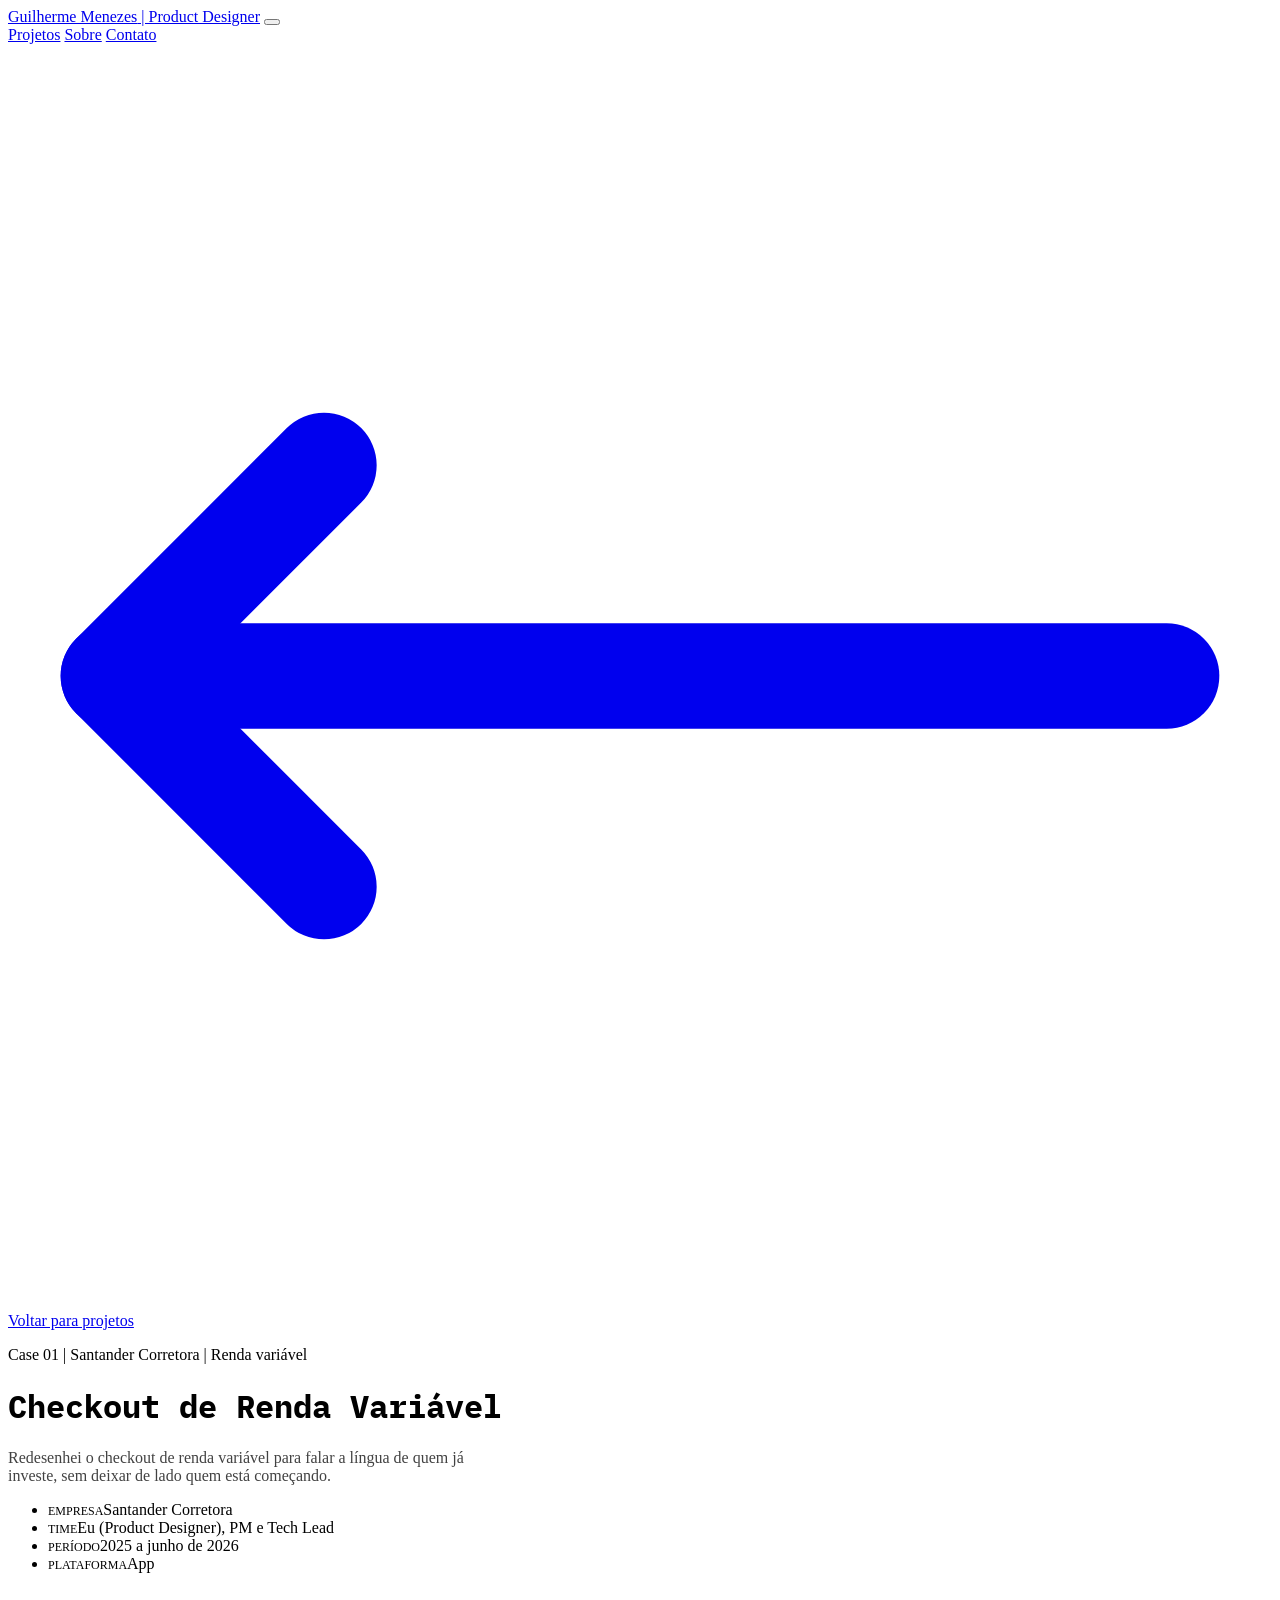
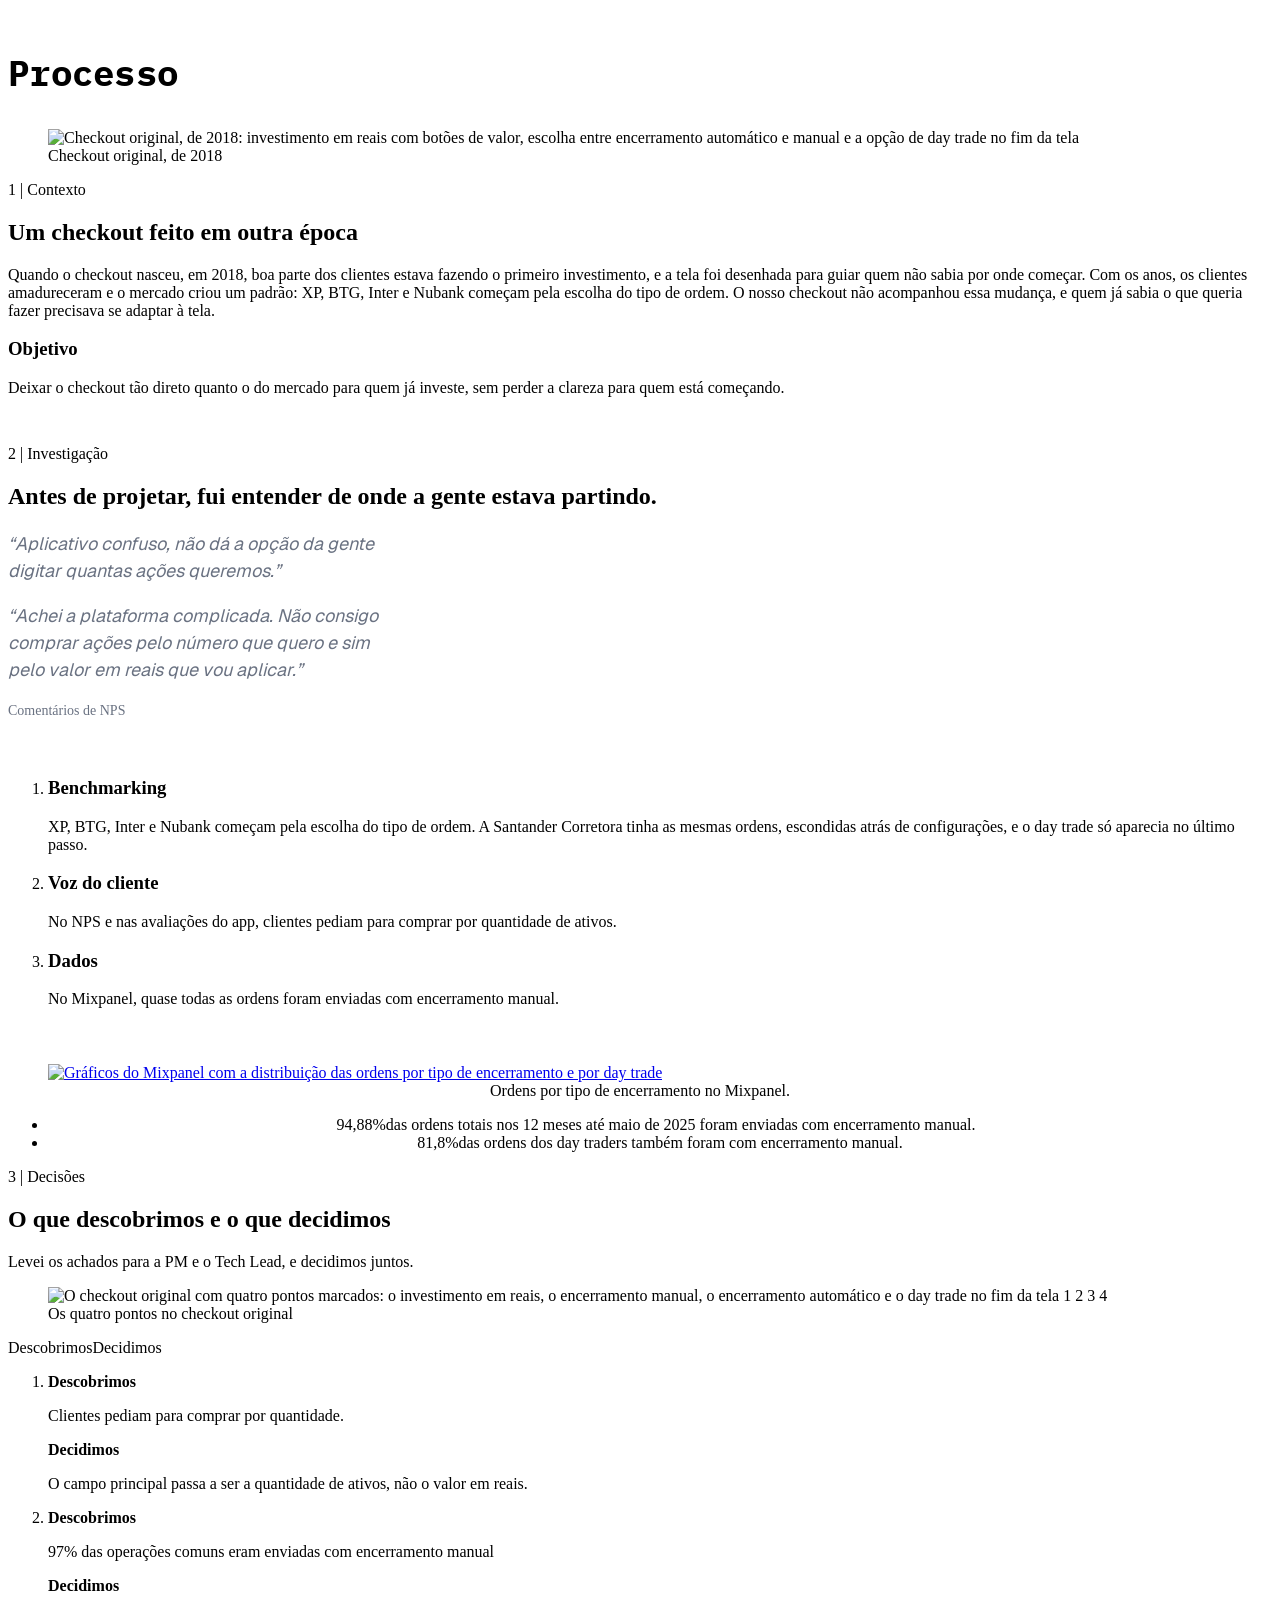
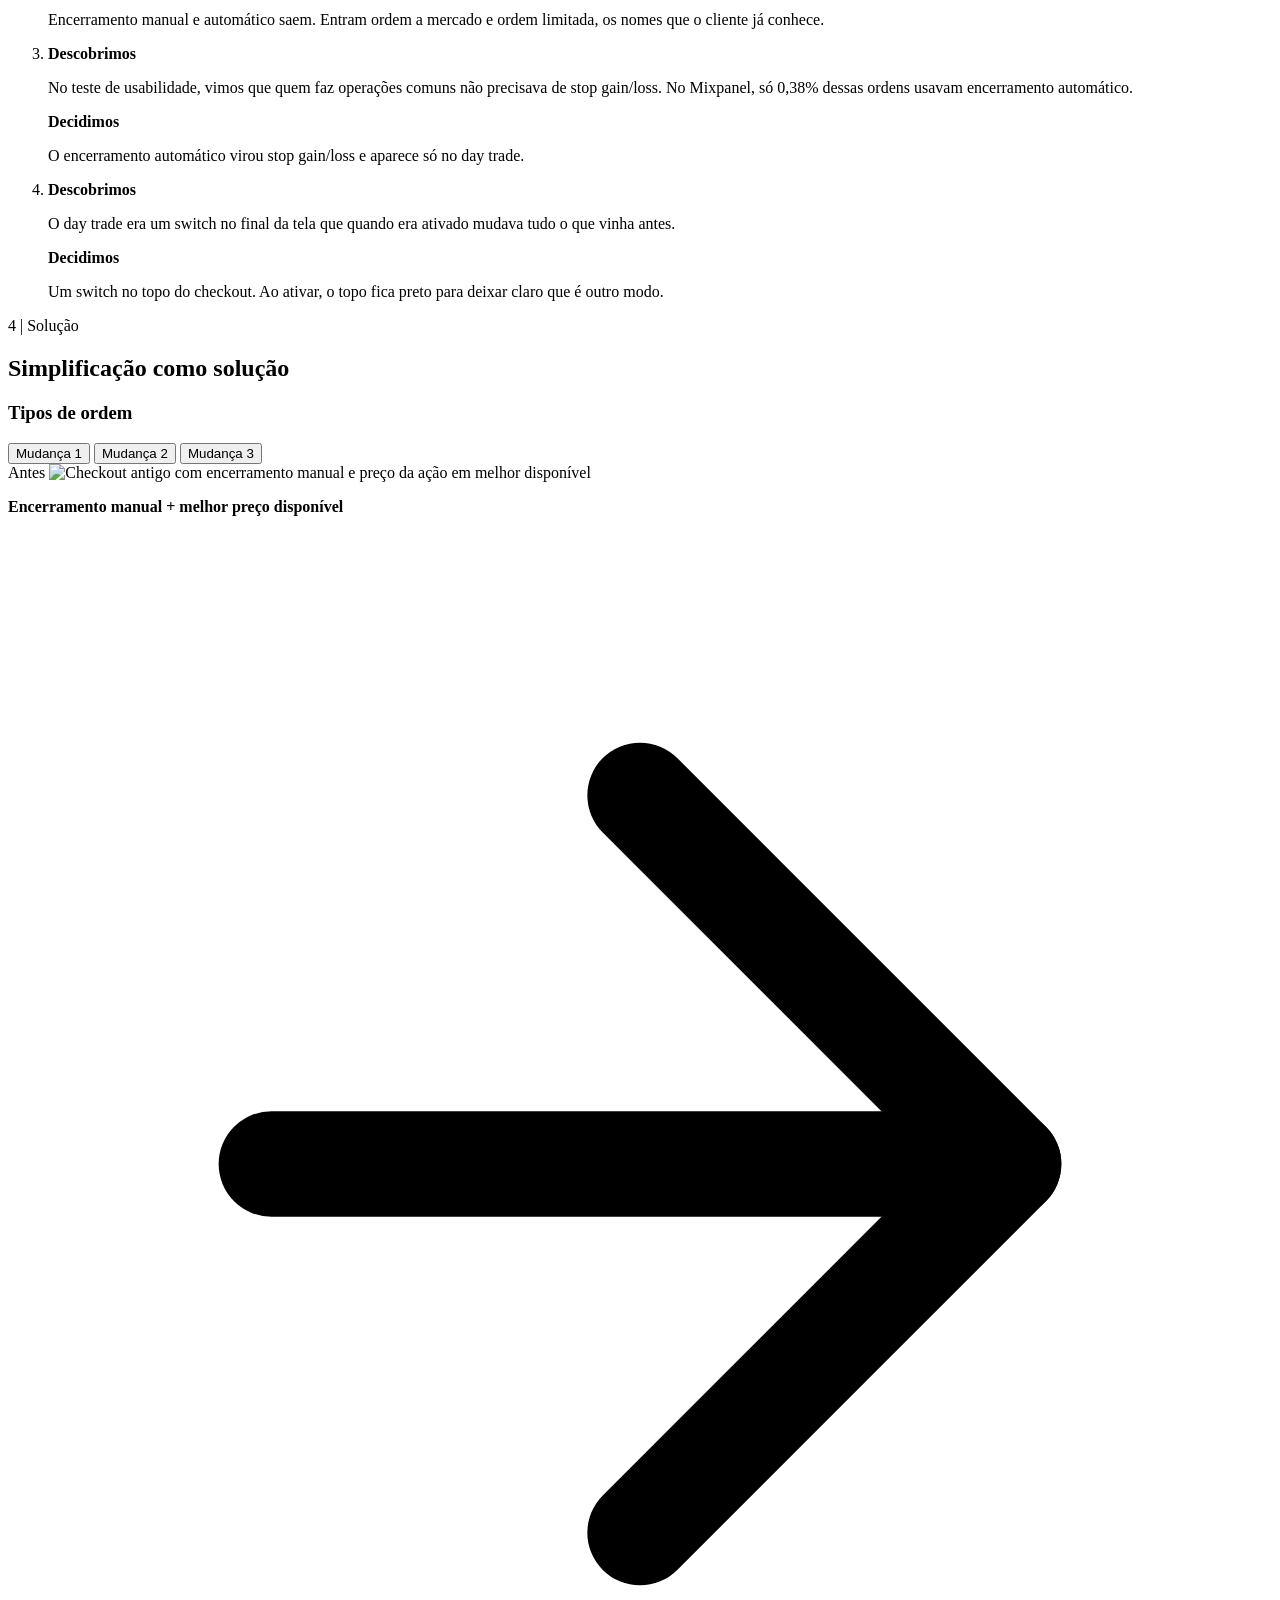
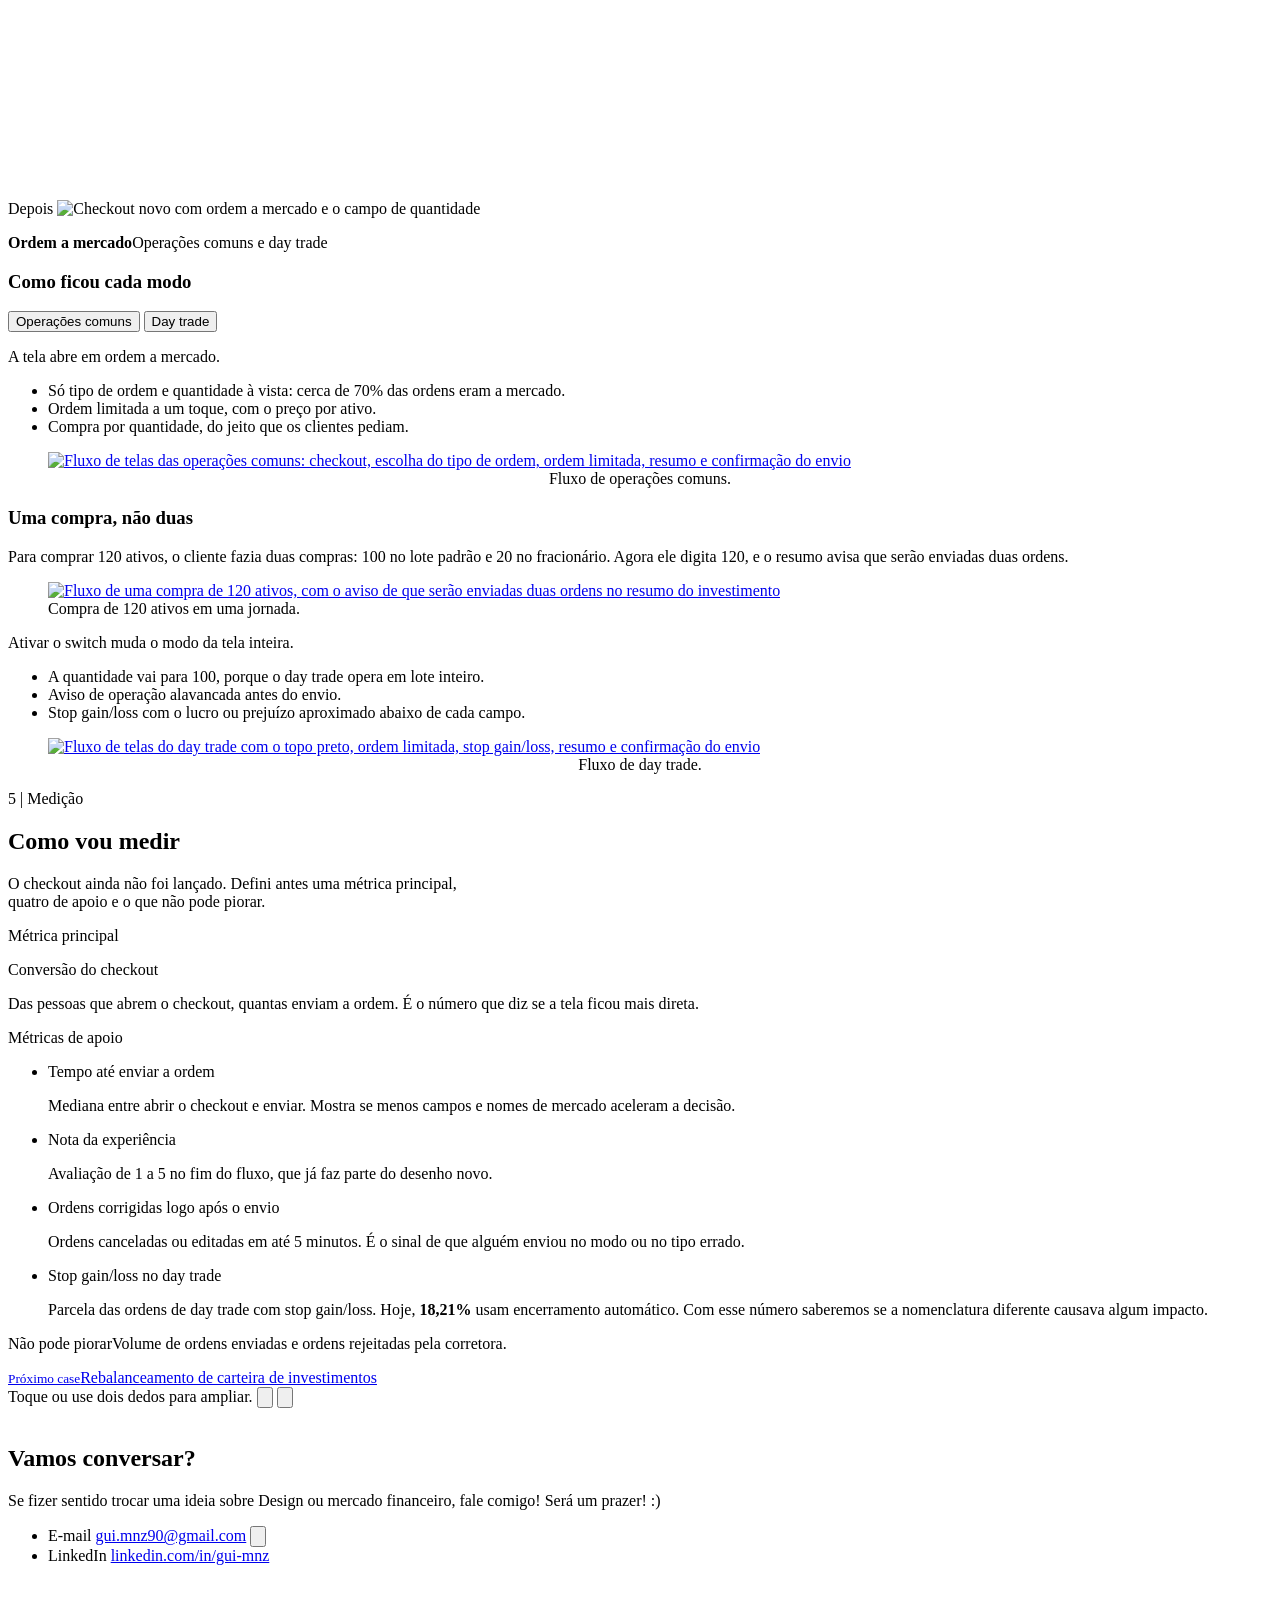
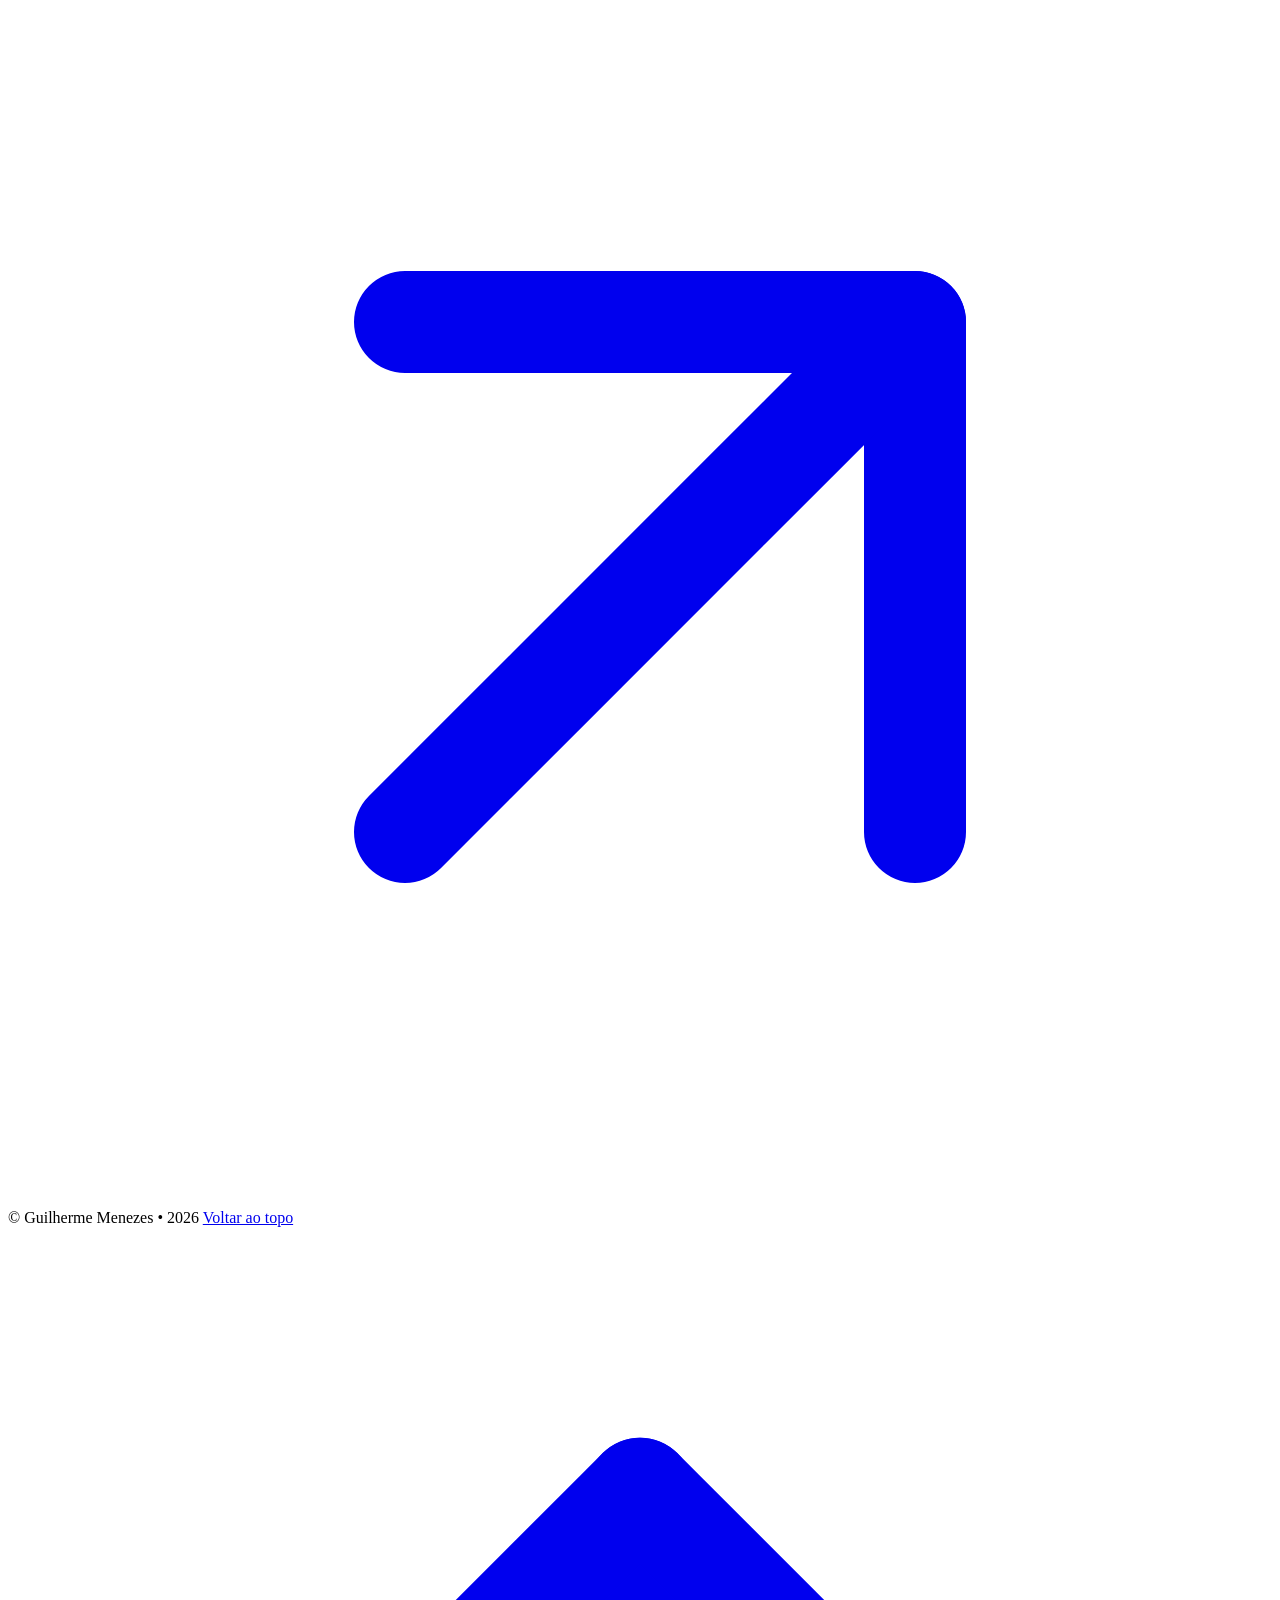
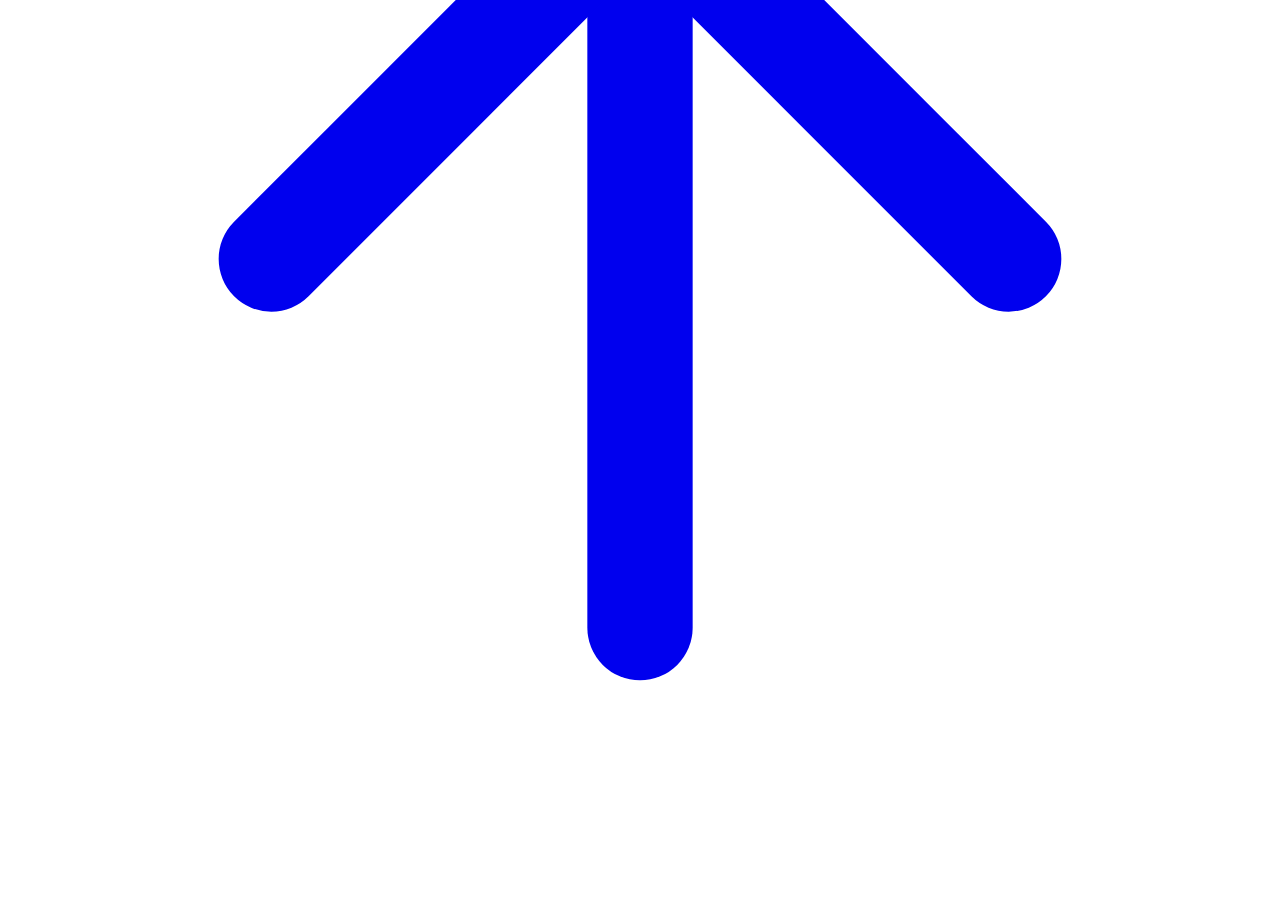
==== case-checkout.html @ 893fc28c "Add files via upload" ====
<!DOCTYPE html>
<html lang="pt-BR">
<head>
<meta charset="utf-8">
<meta name="viewport" content="width=device-width, initial-scale=1">
<title>Checkout de Renda Variável | Guilherme Menezes</title>
<link rel="preconnect" href="https://fonts.googleapis.com">
<link rel="preconnect" href="https://fonts.gstatic.com" crossorigin>
<link rel="stylesheet" href="https://fonts.googleapis.com/css2?family=Geist:wght@400;500;600;700&amp;family=IBM+Plex+Mono:wght@400;700&amp;display=swap">
<link rel="stylesheet" href="assets/css/monolume.css">
<link rel="stylesheet" href="assets/css/case-checkout.css">
</head>
<body>
<div id="topo" class="ml-grid-bg" style="color: var(--foreground); font-family: var(--font-geist);">

<header class="ml-topbar" id="topbar">
<div class="ml-container">
  <div class="ml-header-bar">
    <a class="ml-brand" href="index.html" aria-label="Guilherme Menezes, ir para a página inicial">Guilherme Menezes<span class="ml-brand__role"> | Product Designer</span></a>
    <button class="ml-menu-btn" id="menuBtn" type="button" aria-label="Abrir menu" aria-expanded="false" aria-controls="menu-principal"><span class="ml-hamburger" aria-hidden="true"><span></span><span></span><span></span></span></button>
    <nav id="menu-principal" class="ml-nav ml-nav--always" aria-label="Principal">
      <a href="index.html">Projetos</a>
      <a href="sobre.html">Sobre</a>
      <a href="#contato">Contato</a>
    </nav>
  </div>
</div>
</header>

<main>

<header class="ml-container case-top">
  <a class="case-back" href="index.html"><svg viewBox="0 0 24 24" fill="none" stroke="currentColor" stroke-width="2" stroke-linecap="round" stroke-linejoin="round" aria-hidden="true"><path d="M6 8L2 12L6 16"></path><path d="M2 12H22"></path></svg>Voltar para projetos</a>
  <p class="case-meta" style="font-weight: 500">Case 01 | Santander Corretora | Renda variável</p>
  <h1 class="ml-heading case-title" style="font-family: &quot;IBM Plex Mono&quot;, monospace">Checkout de Renda Variável</h1>
  <p class="case-lead" style="color: var(--secondary, #424242); width: 493px">Redesenhei o checkout de renda variável para falar a língua de quem já investe, sem deixar de lado quem está começando.</p>
  

  <ul class="facts">
    <li class="fact"><span class="fact__label" style="text-transform: uppercase; font-size: 12px; color: var(--foreground, #000000); font-weight: 500">Empresa</span><span class="fact__value">Santander Corretora</span></li>
    <li class="fact"><span class="fact__label" style="text-transform: uppercase; font-size: 12px; color: var(--foreground, #000000); font-weight: 500">Time</span><span class="fact__value">Eu (Product Designer), PM&nbsp;e&nbsp;Tech&nbsp;Lead</span></li>
    <li class="fact"><span class="fact__label" style="text-transform: uppercase; font-size: 12px; color: var(--foreground, #000000); font-weight: 500">Período</span><span class="fact__value">2025 a junho de 2026</span></li>
    <li class="fact"><span class="fact__label" style="text-transform: uppercase; font-size: 12px; color: var(--foreground, #000000); font-weight: 500">Plataforma</span><span class="fact__value">App</span></li>
  </ul>

  
</header>

<section class="ml-container process" aria-label="Processo" style="margin-top: 80px">
  <span id="processo" class="ml-anchor" aria-hidden="true"></span>
  <p class="ml-heading process__intro" style="font-family: &quot;IBM Plex Mono&quot;, monospace; font-size: 36px; line-height: 1.11; font-weight: 700; letter-spacing: -0.72px; font-style: normal; color: var(--foreground, #000000)">Processo</p>

  <article class="step step--context">
    <figure class="legacy legacy--plain">
      <div class="legacy__phone"><img src="assets/img/case1-checkout-original-2018.webp" alt="Checkout original, de 2018: investimento em reais com botões de valor, escolha entre encerramento automático e manual e a opção de day trade no fim da tela" width="1187" height="2560"></div>
      <figcaption class="legacy__caption">Checkout original, de 2018</figcaption>
    </figure><div class="context__text">
      <div class="step__head"><span class="step__n">1 | Contexto</span><h2 class="ml-heading step__title">Um checkout feito em outra época</h2><p class="step__lede">Quando o checkout nasceu, em 2018, boa parte dos clientes estava fazendo o primeiro investimento, e a tela foi desenhada para guiar quem não sabia por onde começar. Com os anos, os clientes amadureceram e o mercado criou um padrão: XP, BTG, Inter e Nubank começam pela escolha do tipo de ordem. O nosso checkout não acompanhou essa mudança, e quem já sabia o que queria fazer precisava se adaptar à tela.</p></div>
      <div class="context-goal">
        <h3>Objetivo</h3>
        <p>Deixar o checkout tão direto quanto o do mercado para quem já investe, sem perder a clareza para quem está começando.</p>
      </div>
    </div>
    
  </article>

  <article class="step" style="border-style: none; margin-top: 48px">
    <div class="step__head" style="margin-bottom: 56px"><span class="step__n">2 | Investigação</span><h2 class="ml-heading step__title">Antes de projetar, fui entender de onde a gente estava partindo.</h2><p style="font-weight: 400; font-style: italic; max-width: 395px; font-size: 18px; line-height: 1.5; letter-spacing: 0px; font-family: &quot;Geist&quot;, sans-serif; color: var(--label, #6a7282)">“Aplicativo confuso, não dá a opção da gente digitar quantas ações queremos.”</p><p style="font-weight: 400; font-style: italic; max-width: 395px; font-size: 18px; line-height: 1.5; letter-spacing: 0px; font-family: &quot;Geist&quot;, sans-serif; color: var(--label, #6a7282)">“Achei a plataforma complicada. Não consigo comprar ações pelo número que quero e sim pelo valor em reais que vou aplicar.”</p><cite style="font-size: 14px; font-style: normal; line-height: 1.429; color: var(--label, #6a7282)">Comentários de NPS</cite></div>
    <div class="step__body step__body--evidence" style="justify-content: flex-end; margin-bottom: 56px">
      
      <ol class="evidence">
        <li><h3>Benchmarking</h3><p>XP, BTG, Inter e Nubank começam pela escolha do tipo de ordem. A Santander Corretora tinha as mesmas ordens, escondidas atrás de configurações, e o day trade só aparecia no último passo.</p></li>
        <li><h3>Voz do cliente</h3><p>No NPS e nas avaliações do app, clientes pediam para comprar por quantidade de ativos.</p></li>
        <li><h3>Dados</h3><p>No Mixpanel, quase todas as ordens foram enviadas com encerramento manual.</p></li>
      </ol>
      <blockquote class="quote"></blockquote>
    </div>
    <figure class="case-img step__wide">
      <a href="assets/img/case1-mixpanel-graficos.webp" target="_blank" rel="noopener"><img src="assets/img/case1-mixpanel-graficos.webp" alt="Gráficos do Mixpanel com a distribuição das ordens por tipo de encerramento e por day trade" width="4000" height="1991"></a>
      <figcaption style="text-align: center">Ordens por tipo de encerramento no Mixpanel.</figcaption>
    </figure><ul class="bignums bignums--two step__wide" aria-label="Ordens enviadas com encerramento manual">
      <li style="align-items: center; justify-content: center; text-align: center"><span class="bignum__value">94,88%</span><span class="bignum__label" style="max-width: 29.3ch">das ordens totais nos 12 meses até maio de 2025 foram enviadas com encerramento manual.&nbsp;&nbsp;</span></li>
      
      <li style="align-items: center; text-align: center"><span class="bignum__value">81,8%</span><span class="bignum__label">das ordens dos day traders também foram com encerramento manual.</span></li>
    </ul>
    
  </article>

  <article class="step" style="border-style: none">
    <div class="decide__aside">
      <div class="step__head"><span class="step__n">3 | Decisões</span><h2 class="ml-heading step__title" style="width: 505px">O que descobrimos e o que decidimos</h2><p class="step__lede">Levei os achados para a PM e o Tech Lead, e decidimos juntos.</p></div>
      <figure class="legacy legacy--pins" style="justify-items: center">
        <div class="legacy__phone">
          <img src="assets/img/case1-checkout-original-2018.webp" alt="O checkout original com quatro pontos marcados: o investimento em reais, o encerramento manual, o encerramento automático e o day trade no fim da tela" width="1187" height="2560">
          <span class="legacy__pin" style="--x: 50%; --y: 32%" aria-hidden="true">1</span>
          <span class="legacy__pin" style="--x: 93%; --y: 56.5%" aria-hidden="true">2</span>
          <span class="legacy__pin" style="--x: 7%; --y: 56.5%" aria-hidden="true">3</span>
          <span class="legacy__pin" style="--x: 72%; --y: 74.5%" aria-hidden="true">4</span>
        </div>
        <figcaption class="legacy__caption">Os quatro pontos no checkout original</figcaption>
      </figure>
    </div>
    <div class="step__body" style="justify-content: flex-end">
      <div class="decisions__cols" aria-hidden="true"><span>Descobrimos</span><span>Decidimos</span></div>
      <ol class="decisions decisions--pins">
        <li><div><span class="decisions__label" style="font-weight: 700">Descobrimos</span><p><i style="font-weight: 400; font-style: normal">Clientes pediam para comprar por quantidade.</i></p></div><div><span class="decisions__label" style="font-weight: 700">Decidimos</span><p>O campo principal passa a ser a quantidade de ativos, não o valor em reais.</p></div></li>
        <li><div><span class="decisions__label" style="font-weight: 700">Descobrimos</span><p><i style="font-weight: 400; font-style: normal">97% das operações comuns eram enviadas com encerramento manual</i></p></div><div><span class="decisions__label" style="font-weight: 700">Decidimos</span><p>Encerramento manual e automático saem. Entram ordem a mercado e ordem limitada, os nomes que o cliente já conhece.</p></div></li>
        <li><div><span class="decisions__label" style="font-weight: 700">Descobrimos</span><p><i style="font-weight: 400; font-style: normal">No teste de usabilidade, vimos que quem faz operações comuns não precisava de stop gain/loss. No Mixpanel, só 0,38% dessas ordens usavam encerramento automático.</i></p></div><div><span class="decisions__label" style="font-weight: 700">Decidimos</span><p>O encerramento automático virou stop gain/loss e aparece só no day trade.</p></div></li>
        <li><div><span class="decisions__label" style="font-weight: 700">Descobrimos</span><p><i style="font-weight: 400; font-style: normal">O day trade era um switch no final da tela que quando era ativado mudava tudo o que vinha antes.</i></p></div><div><span class="decisions__label" style="font-weight: 700">Decidimos</span><p>Um switch no topo do checkout. Ao ativar, o topo fica preto para deixar claro que é outro modo.</p></div></li>
      </ol>
      
    </div>
    
  </article>

  <article class="step">
    <div class="step__head"><span class="step__n">4 | Solução</span><h2 class="ml-heading step__title">Simplificação como solução</h2></div>
    <section class="before-after step__wide" aria-labelledby="antes-depois">
      <div class="ba__intro"><h3 id="antes-depois" class="before-after__title">Tipos de ordem</h3></div>
      <div class="ml-tabs ml-tabs--i0" role="tablist" aria-label="Mudanças no checkout">
        <span class="ml-tabs__thumb" aria-hidden="true"></span>
        <button type="button" role="tab" id="ba-tab-0" class="ml-tabs__tab is-active" aria-selected="true" aria-controls="ba-panel" tabindex="0">Mudança 1</button>
        <button type="button" role="tab" id="ba-tab-1" class="ml-tabs__tab " aria-selected="false" aria-controls="ba-panel" tabindex="-1">Mudança 2</button>
        <button type="button" role="tab" id="ba-tab-2" class="ml-tabs__tab " aria-selected="false" aria-controls="ba-panel" tabindex="-1">Mudança 3</button>
      </div>
      <div id="ba-panel" class="ml-ba ml-ba--k1" role="tabpanel" aria-labelledby="ba-tab-0" tabindex="0">
        <div class="ml-ba__side">
          <span class="ml-ba__tag">Antes</span>
          <img class="ml-ba__screen" src="assets/img/ba1-antes.webp" alt="Checkout antigo com encerramento manual e preço da ação em melhor disponível" width="900" height="1941">
          <p class="ml-ba__caption"><strong>Encerramento manual + melhor preço disponível</strong></p>
        </div>
        <svg class="ml-ba__arrow" viewBox="0 0 24 24" fill="none" stroke="currentColor" stroke-width="2" stroke-linecap="round" stroke-linejoin="round" aria-hidden="true"><path d="M5 12h14"></path><path d="m12 5 7 7-7 7"></path></svg>
        <div class="ml-ba__side">
          <span class="ml-ba__tag">Depois</span>
          <img class="ml-ba__screen" src="assets/img/ba1-depois.webp" alt="Checkout novo com ordem a mercado e o campo de quantidade" width="900" height="2000">
          <p class="ml-ba__caption"><strong>Ordem a mercado</strong><span class="ml-ba__sub">Operações comuns e day trade</span></p>
        </div>
      </div>
    </section>
    <section class="modes-tabs step__wide" aria-labelledby="modos-titulo">
      <h3 id="modos-titulo" class="before-after__title">Como ficou cada modo</h3>
      <div class="ml-tabs ml-tabs--2 ml-tabs--sticky ml-tabs--i0" role="tablist" aria-label="Modos do checkout">
        <span class="ml-tabs__thumb" aria-hidden="true"></span>
        <button type="button" role="tab" id="mt-tab-0" class="ml-tabs__tab is-active" aria-selected="true" aria-controls="mt-panel-0" tabindex="0">Operações comuns</button>
        <button type="button" role="tab" id="mt-tab-1" class="ml-tabs__tab " aria-selected="false" aria-controls="mt-panel-1" tabindex="-1">Day trade</button>
      </div>
      <div id="mt-panel-0" class="mt__panel " role="tabpanel" aria-labelledby="mt-tab-0" tabindex="0">
        <div class="mt__intro">
          <p>A tela abre em ordem a mercado.</p>
          <ul>
          <li>Só tipo de ordem e quantidade à vista: cerca de 70% das ordens eram a mercado.</li>
          <li>Ordem limitada a um toque, com o preço por ativo.</li>
          <li>Compra por quantidade, do jeito que os clientes pediam.</li>
        </ul>
        </div>
        <figure class="case-img">
      <a href="assets/img/case1-fluxo-operacoes-comuns.webp" target="_blank" rel="noopener"><img src="assets/img/case1-fluxo-operacoes-comuns.webp" alt="Fluxo de telas das operações comuns: checkout, escolha do tipo de ordem, ordem limitada, resumo e confirmação do envio" width="4000" height="2380"></a>
      <figcaption style="text-align: center">Fluxo de operações comuns.</figcaption>
    </figure>
        <div class="exception">
      <div>
        <h3>Uma compra, não duas</h3>
        <p>Para comprar 120 ativos, o cliente fazia duas compras: 100 no lote padrão e 20 no fracionário. Agora ele digita 120, e o resumo avisa que serão enviadas duas ordens.</p>
      </div>
      <figure class="case-img">
        <a href="assets/img/case1-fluxo-compra-120-ativos.webp" target="_blank" rel="noopener"><img src="assets/img/case1-fluxo-compra-120-ativos.webp" alt="Fluxo de uma compra de 120 ativos, com o aviso de que serão enviadas duas ordens no resumo do investimento" width="4000" height="1760"></a>
        <figcaption>Compra de 120 ativos em uma jornada.</figcaption>
      </figure>
    </div>
      </div>
      <div id="mt-panel-1" class="mt__panel mt__panel--dark is-hidden" role="tabpanel" aria-labelledby="mt-tab-1" tabindex="0">
        <div class="mt__intro">
          <p>Ativar o switch muda o modo da tela inteira.</p>
          <ul>
          <li>A quantidade vai para 100, porque o day trade opera em lote inteiro.</li>
          <li>Aviso de operação alavancada antes do envio.</li>
          <li>Stop gain/loss com o lucro ou prejuízo aproximado abaixo de cada campo.</li>
        </ul>
        </div>
        <figure class="case-img">
      <a href="assets/img/case1-fluxo-day-trade.webp" target="_blank" rel="noopener"><img src="assets/img/case1-fluxo-day-trade.webp" alt="Fluxo de telas do day trade com o topo preto, ordem limitada, stop gain/loss, resumo e confirmação do envio" width="4000" height="2597"></a>
      <figcaption style="text-align: center">Fluxo de day trade.</figcaption>
    </figure>
      </div>
    </section>
  </article>

  <article class="step">
    <div class="step__head"><span class="step__n">5 | Medição</span><h2 class="ml-heading step__title">Como vou medir</h2><p class="step__lede" style="width: 464px">O checkout ainda não foi lançado. Defini antes uma métrica principal, quatro de apoio e o que não pode piorar.</p></div>
    <div class="kpis step__wide">
      <div class="kpi-main">
        <span class="kpi-main__eyebrow">Métrica principal</span>
        <div class="kpi__head"><p class="kpi-main__title">Conversão do checkout</p></div>
        <p class="kpi-main__desc">Das pessoas que abrem o checkout, quantas enviam a ordem. É o número que diz se a tela ficou mais direta.</p>
      </div>
      <p class="kpis__sub">Métricas de apoio</p>
      <ul class="kpi-grid">
        <li class="kpi"><div class="kpi__head"><p class="kpi__title">Tempo até enviar a ordem</p></div><p class="kpi__desc">Mediana entre abrir o checkout e enviar. Mostra se menos campos e nomes de mercado aceleram a decisão.</p></li>
        <li class="kpi"><div class="kpi__head"><p class="kpi__title">Nota da experiência</p></div><p class="kpi__desc">Avaliação de 1 a 5 no fim do fluxo, que já faz parte do desenho novo.</p></li><li class="kpi"><div class="kpi__head"><p class="kpi__title">Ordens corrigidas logo após o envio</p></div><p class="kpi__desc">Ordens canceladas ou editadas em até 5 minutos. É o sinal de que alguém enviou no modo ou no tipo errado.</p></li>
        <li class="kpi"><div class="kpi__head"><p class="kpi__title">Stop gain/loss no day trade</p></div><p class="kpi__desc">Parcela das ordens de day trade com stop gain/loss. Hoje, <strong>18,21%</strong> usam encerramento automático. Com esse número saberemos se a nomenclatura diferente causava algum impacto.&nbsp;</p></li>
        
      </ul>
      <p class="kpis__guard"><span class="kpis__guard-label">Não pode piorar</span>Volume de ordens enviadas e ordens rejeitadas pela corretora.</p>
    </div>
    <div class="step__body step__body--cont">
      
    </div>
  </article>
</section>

<nav class="ml-container case-nav" aria-label="Outros cases">
  <a href="case-nivo.html"><small>Próximo case</small><span>Rebalanceamento de carteira de investimentos</span></a>
</nav>

</main>

<div class="lb" id="lb" role="dialog" aria-modal="true" aria-label="Imagem ampliada" aria-hidden="true">
  <div class="lb__bar">
    <span class="lb__hint" id="lbHint">Toque ou use dois dedos para ampliar.</span>
    <button type="button" class="lb__btn" id="lbZoomBtn" aria-label="Ampliar imagem"><svg viewBox="0 0 24 24" fill="none" stroke="currentColor" stroke-width="2" stroke-linecap="round" stroke-linejoin="round" aria-hidden="true"><circle cx="11" cy="11" r="8"></circle><path d="m21 21-4.3-4.3"></path><path d="M8 11h6"></path><path id="lbZoomIcon" d="M11 8v6"></path></svg></button>
    <button type="button" class="lb__btn lb__close" id="lbClose" aria-label="Fechar imagem"><svg viewBox="0 0 24 24" fill="none" stroke="currentColor" stroke-width="2" stroke-linecap="round" stroke-linejoin="round" aria-hidden="true"><path d="M18 6 6 18"></path><path d="m6 6 12 12"></path></svg></button>
  </div>
  <div class="lb__stage" id="lb-stage">
    <img class="lb__img" id="lbImg" src="" alt="">
  </div>
</div>

<footer class="ml-footer ml-container" aria-labelledby="contato-title">
  <span id="contato" class="ml-anchor" aria-hidden="true"></span>
  <div class="ml-footer__main">
    <div class="ml-footer__intro">
      <h2 id="contato-title" class="ml-footer__headline">Vamos conversar?</h2>
      <p class="ml-footer__lead">Se fizer sentido trocar uma ideia sobre Design ou mercado financeiro, fale comigo! Será um prazer! :)</p>
    </div>
    <div class="ml-footer__contact">
      <ul class="ml-contact-rows">
        <li class="ml-contact-row">
          <span class="ml-contact-row__label">E-mail</span>
          <a class="ml-contact-row__value" href="mailto:gui.mnz90@gmail.com">gui.mnz90@gmail.com</a>
          <span class="ml-contact-row__actions">
            <span class="ml-contact-row__copied" id="copied" role="status"></span>
            <button class="ml-icon-btn" id="copyEmail" type="button" aria-label="Copiar e-mail"><svg viewBox="0 0 24 24" fill="none" stroke="currentColor" stroke-width="2" stroke-linecap="round" stroke-linejoin="round" aria-hidden="true"><rect width="14" height="14" x="8" y="8" rx="2" ry="2"></rect><path d="M4 16c-1.1 0-2-.9-2-2V4c0-1.1.9-2 2-2h10c1.1 0 2 .9 2 2"></path></svg></button>
          </span>
        </li>
        <li class="ml-contact-row">
          <span class="ml-contact-row__label">LinkedIn</span>
          <a class="ml-contact-row__value" href="https://www.linkedin.com/in/gui-mnz" target="_blank" rel="noopener">linkedin.com/in/gui-mnz</a>
          <a class="ml-icon-btn" href="https://www.linkedin.com/in/gui-mnz" target="_blank" rel="noopener" aria-label="Abrir o LinkedIn"><svg viewBox="0 0 24 24" fill="none" stroke="currentColor" stroke-width="2" stroke-linecap="round" stroke-linejoin="round" aria-hidden="true"><path d="M7 7h10v10"></path><path d="M7 17 17 7"></path></svg></a>
        </li>
      </ul>
    </div>
  </div>
  <div class="ml-footer__bottom">
    <span class="ml-footer__credit">© Guilherme Menezes • 2026</span>
    <a class="ml-footer__top" href="#topo">Voltar ao topo <svg viewBox="0 0 24 24" fill="none" stroke="currentColor" stroke-width="2" stroke-linecap="round" stroke-linejoin="round" aria-hidden="true"><path d="M12 19V5"></path><path d="m5 12 7-7 7 7"></path></svg></a>
  </div>
</footer>

</div>

<script src="assets/js/site.js"></script>
<script src="assets/js/case.js"></script>
</body>
</html>
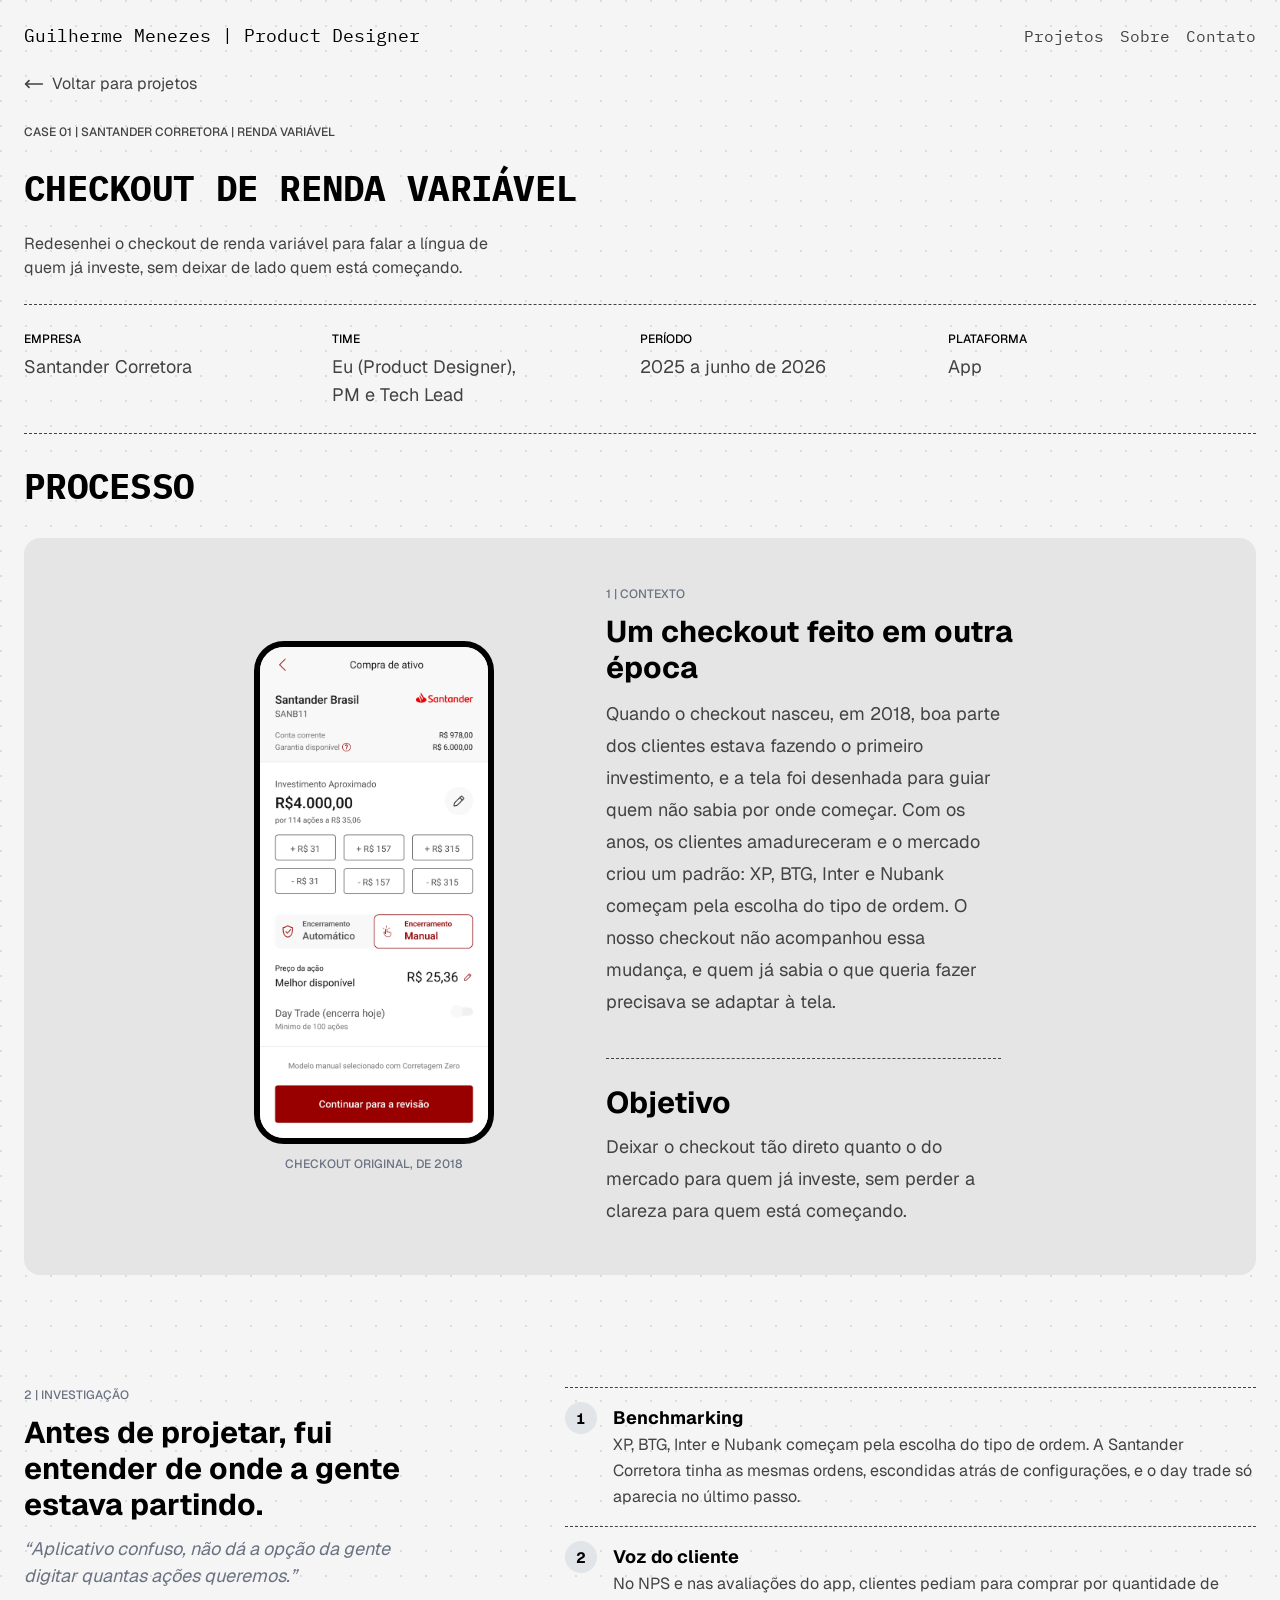
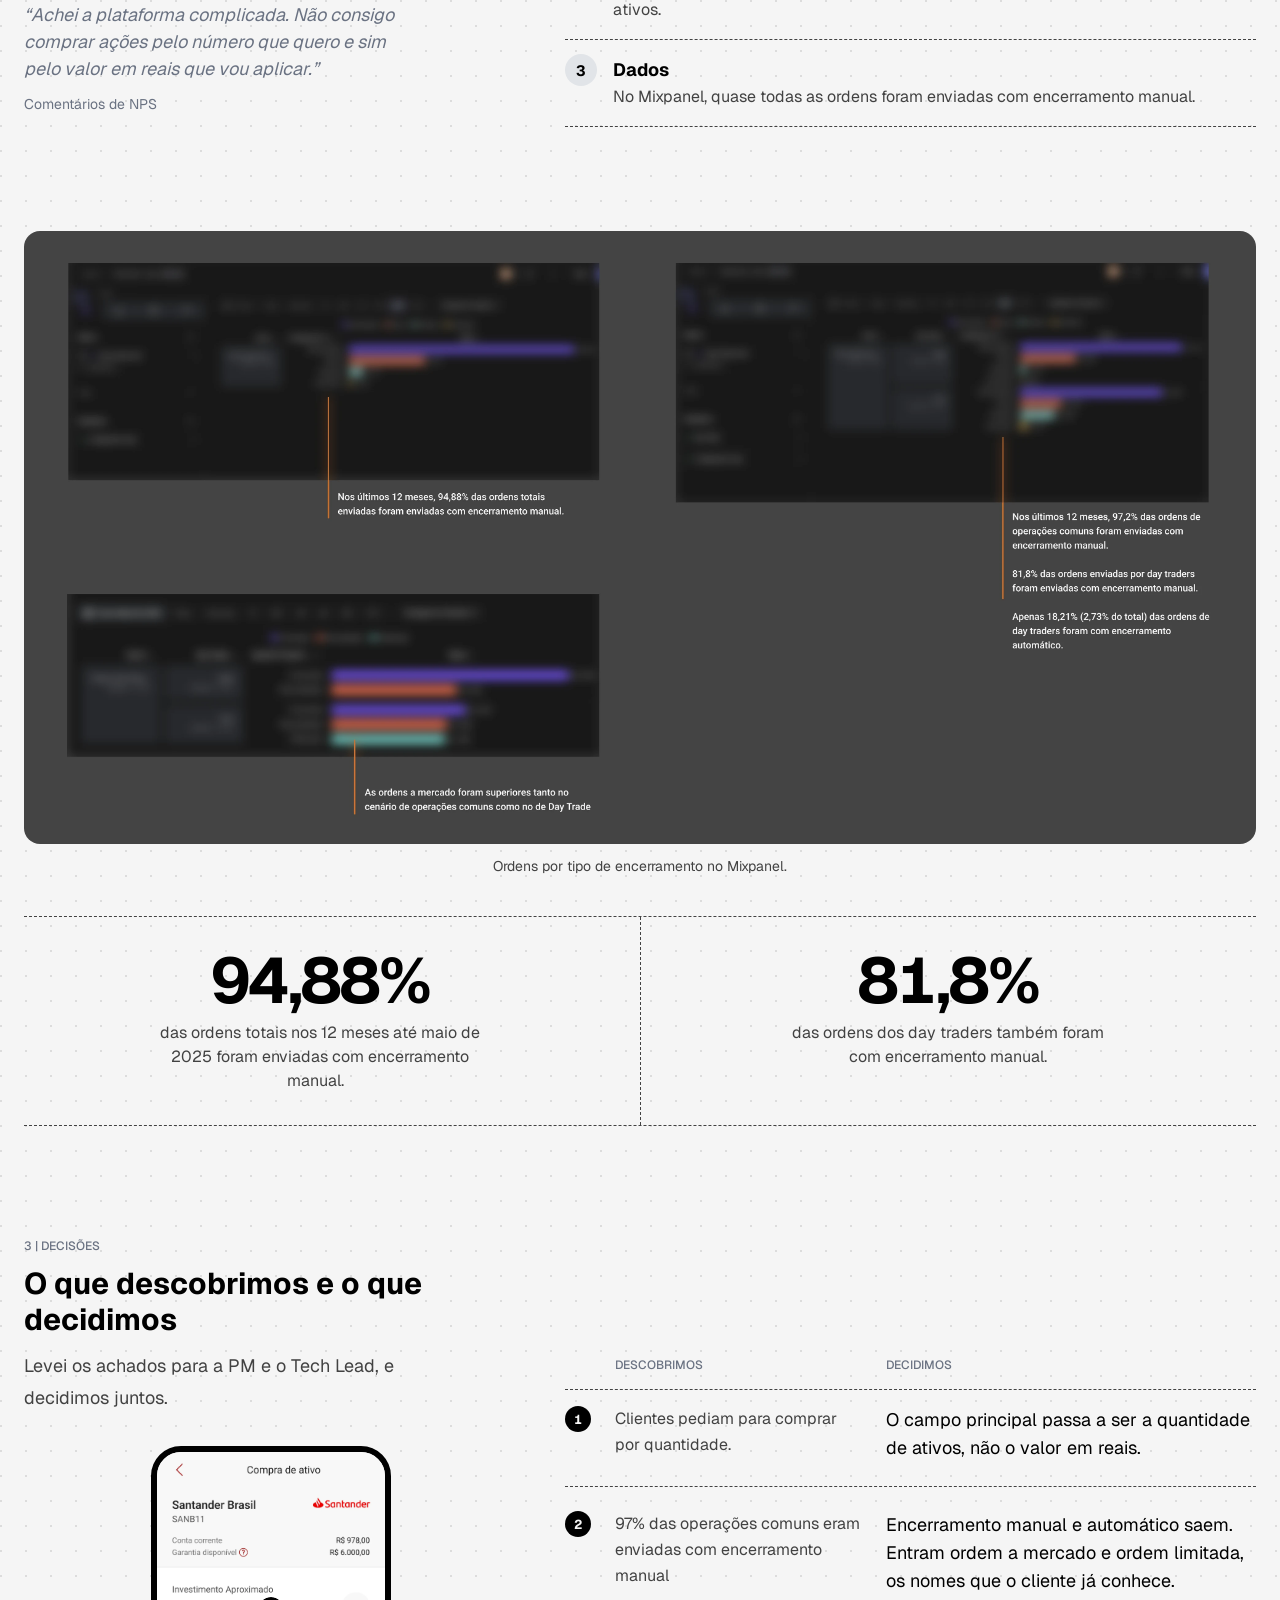
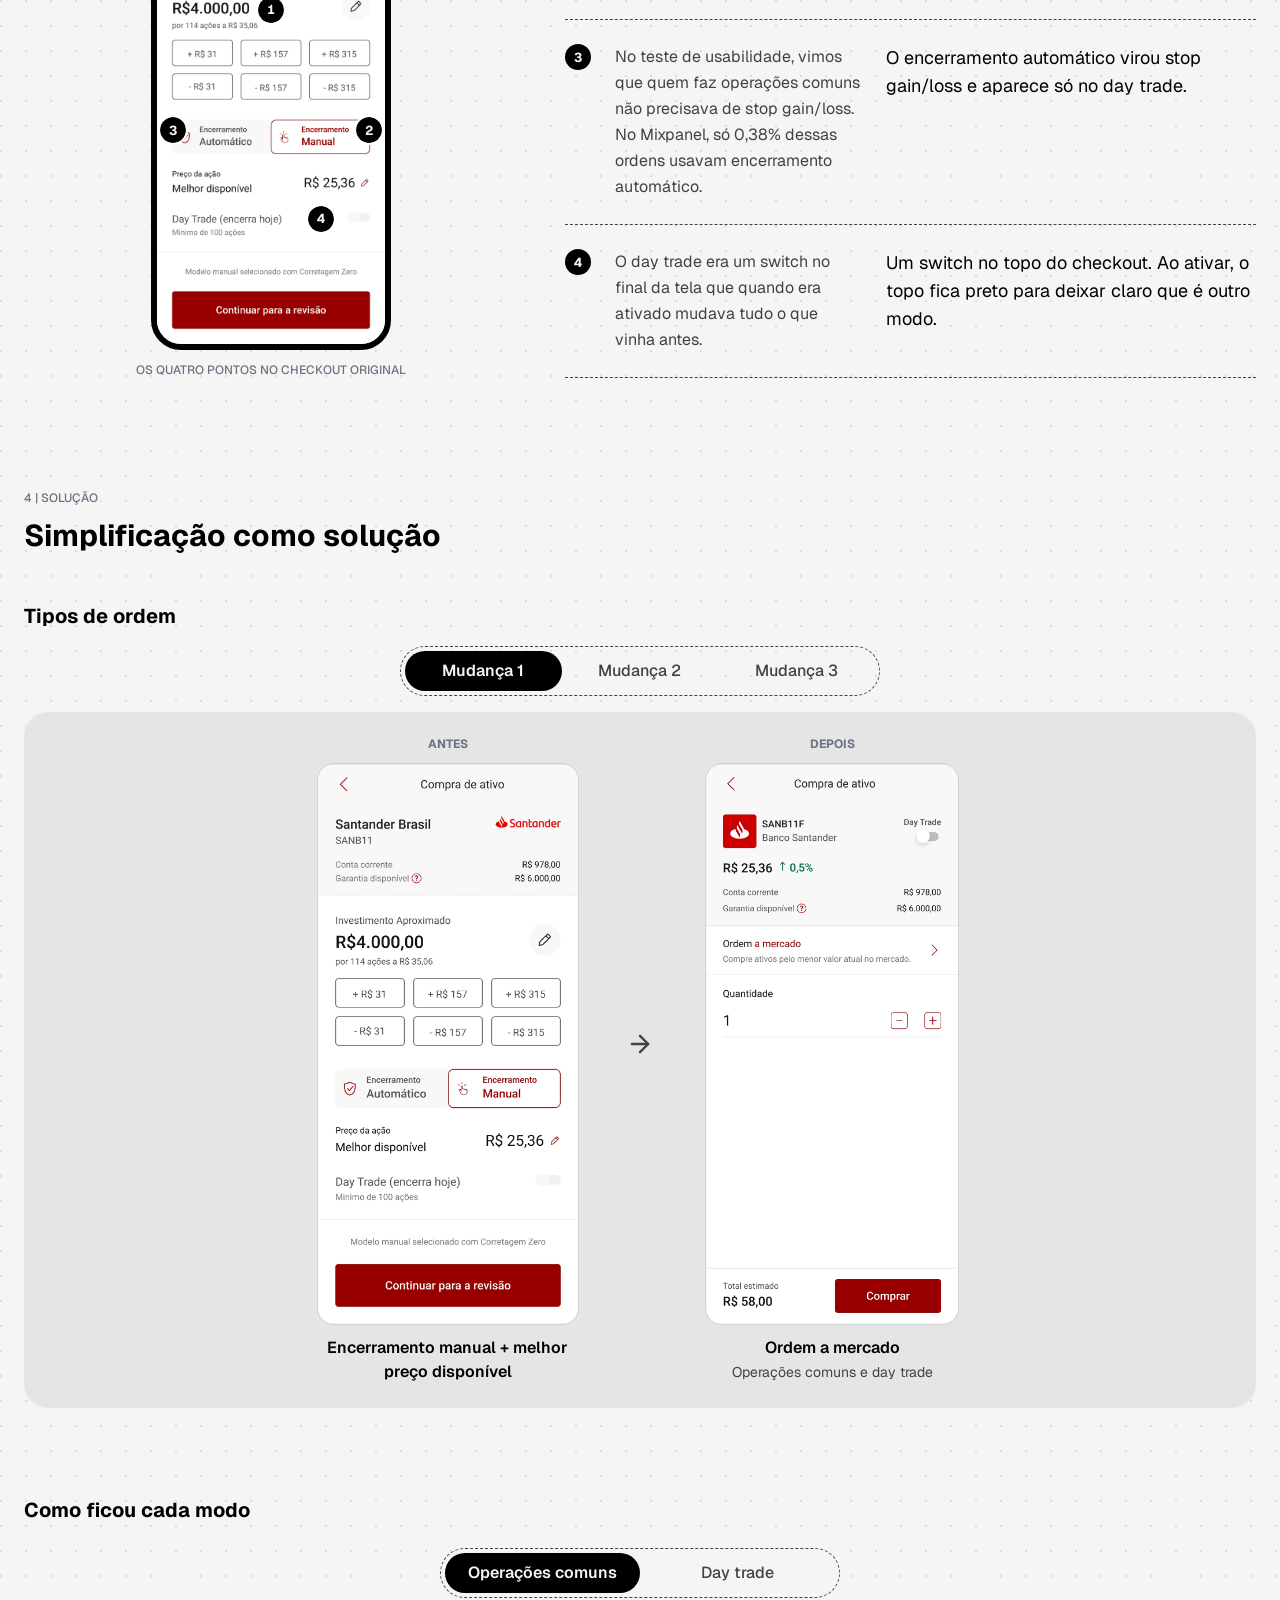
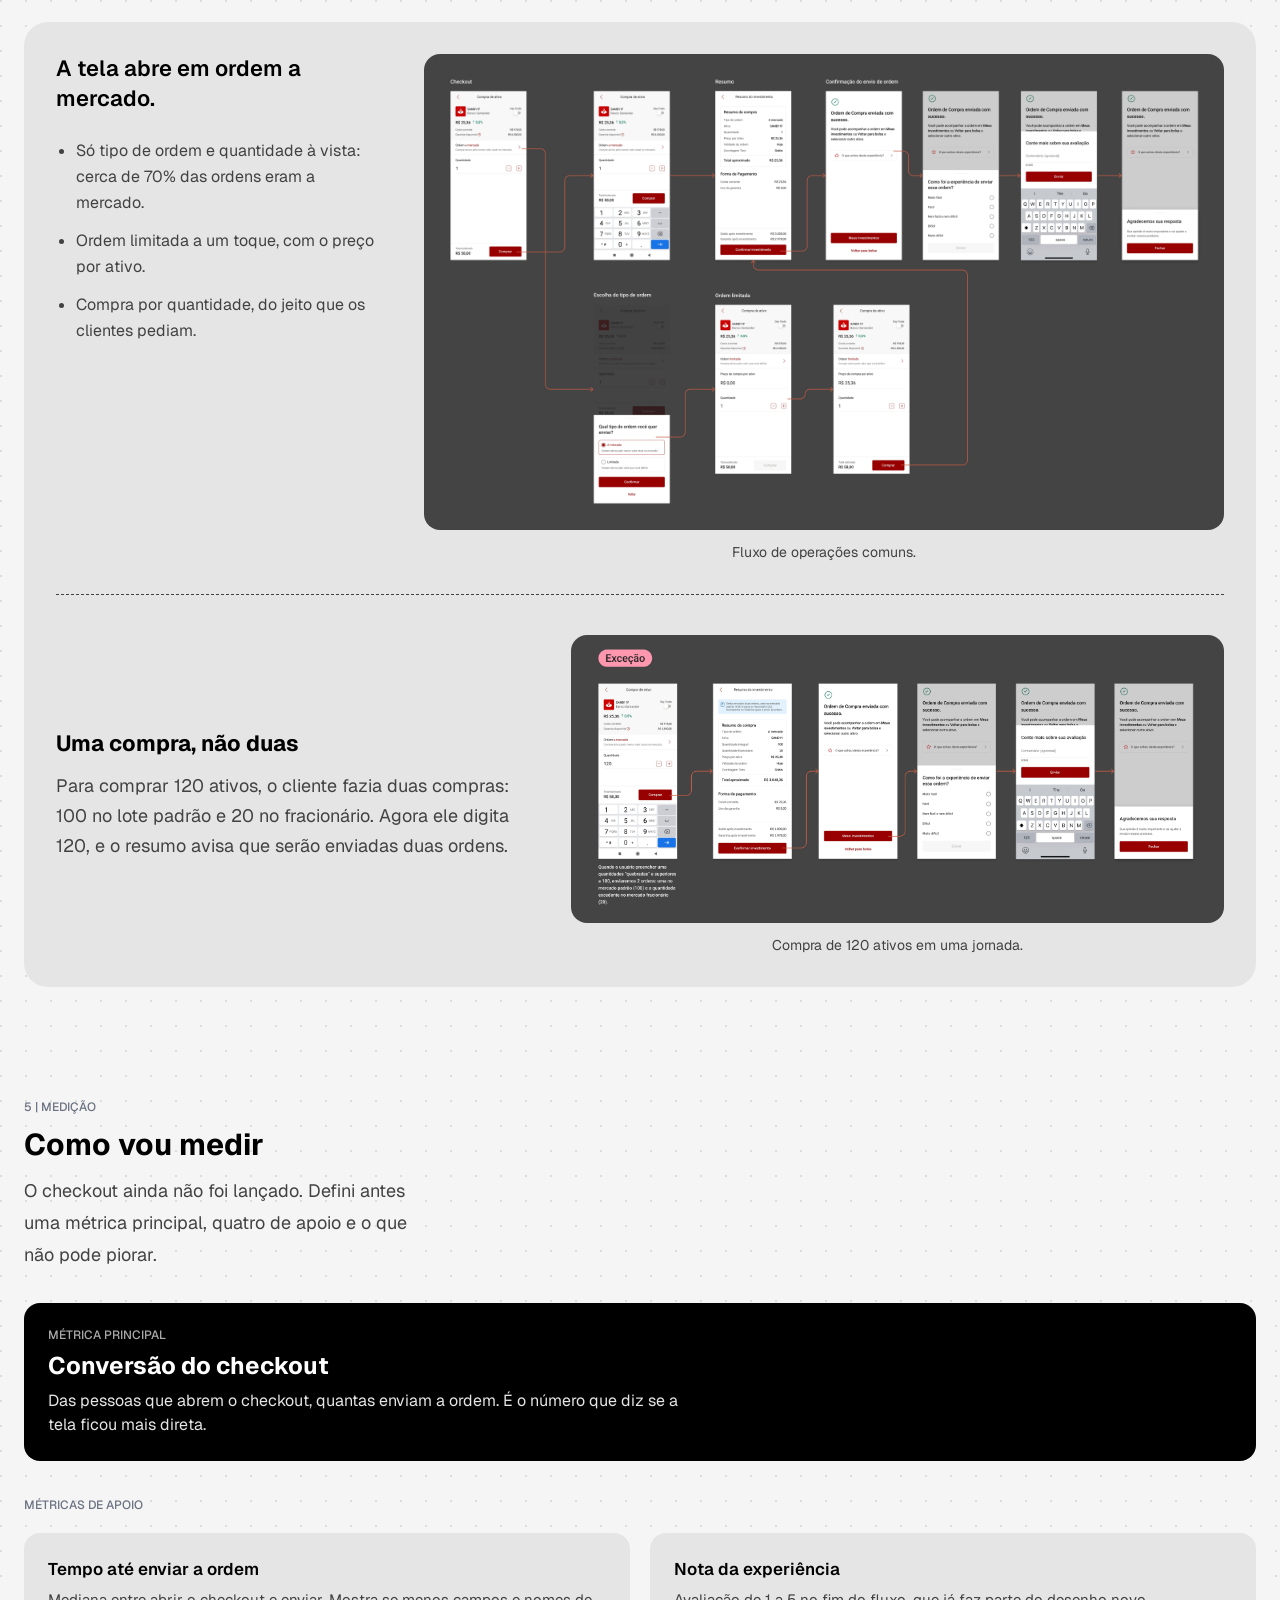
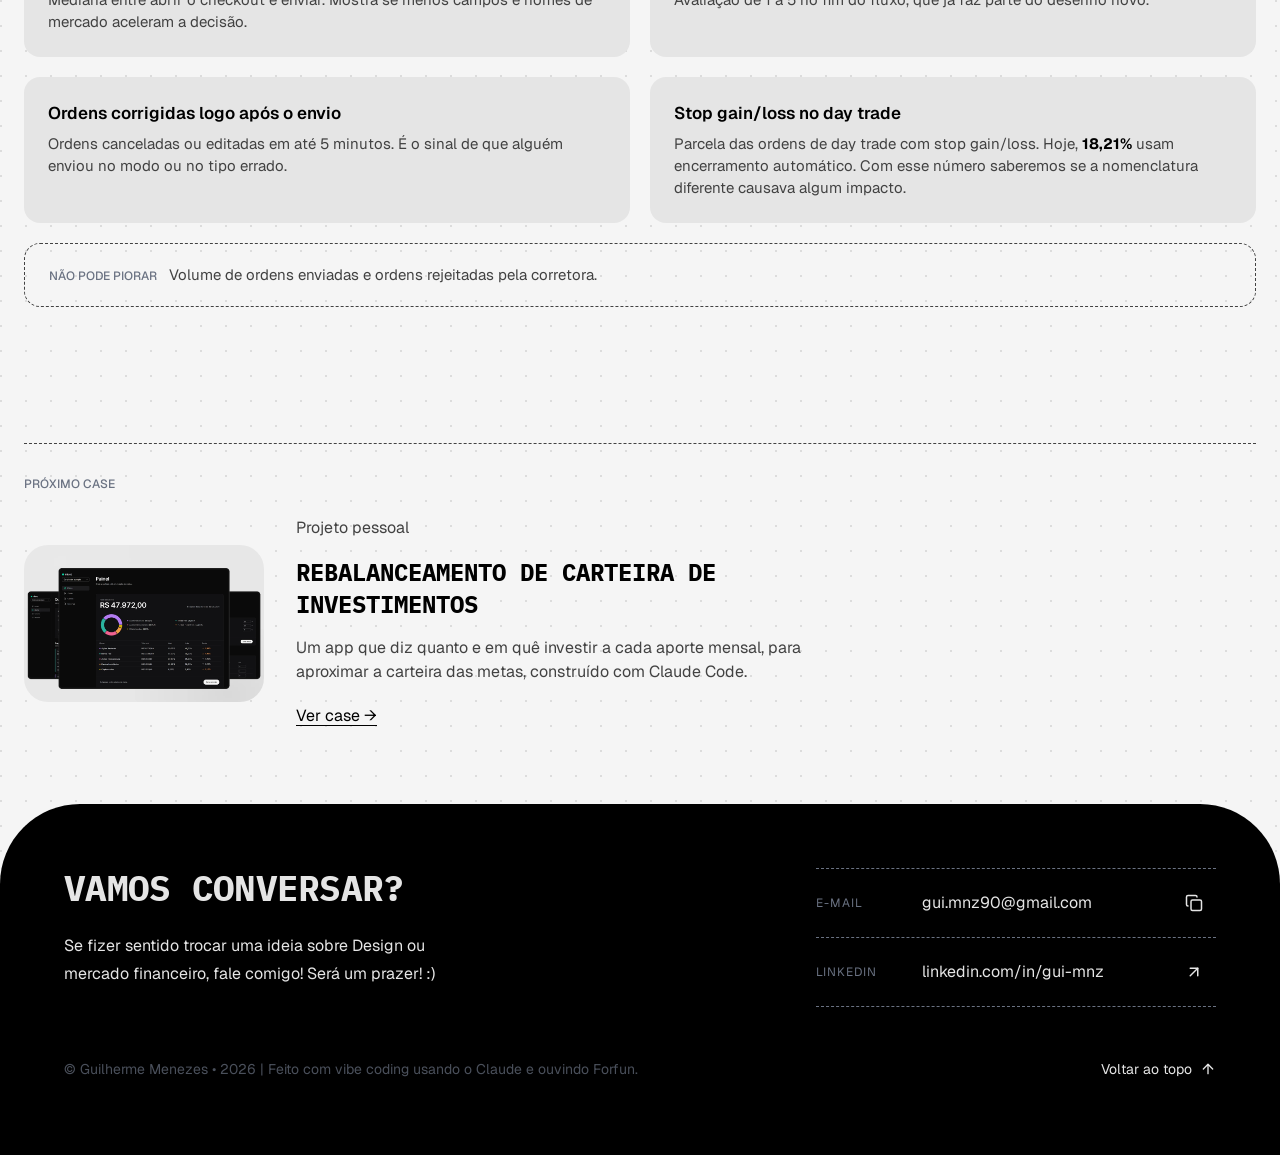
==== commit e7eb6781: "Add files via upload" ====
--- a/case-checkout.html
+++ b/case-checkout.html
@@ -4,11 +4,16 @@
 <meta charset="utf-8">
 <meta name="viewport" content="width=device-width, initial-scale=1">
 <title>Checkout de Renda Variável | Guilherme Menezes</title>
+<meta name="description" content="Case: o redesenho do checkout de renda variável da Santander Corretora.">
+<link rel="icon" type="image/png" href="assets/img/favicon.png">
 <link rel="preconnect" href="https://fonts.googleapis.com">
 <link rel="preconnect" href="https://fonts.gstatic.com" crossorigin>
 <link rel="stylesheet" href="https://fonts.googleapis.com/css2?family=Geist:wght@400;500;600;700&amp;family=IBM+Plex+Mono:wght@400;700&amp;display=swap">
+<link rel="stylesheet" href="assets/css/tokens.css">
 <link rel="stylesheet" href="assets/css/monolume.css">
 <link rel="stylesheet" href="assets/css/case-checkout.css">
+<script src="assets/js/site.js" defer></script>
+<script src="assets/js/case.js" defer></script>
 </head>
 <body>
 <div id="topo" class="ml-grid-bg" style="color: var(--foreground); font-family: var(--font-geist);">
@@ -30,25 +35,25 @@
 <main>
 
 <header class="ml-container case-top">
-  <a class="case-back" href="index.html"><svg viewBox="0 0 24 24" fill="none" stroke="currentColor" stroke-width="2" stroke-linecap="round" stroke-linejoin="round" aria-hidden="true"><path d="M6 8L2 12L6 16"></path><path d="M2 12H22"></path></svg>Voltar para projetos</a>
-  <p class="case-meta" style="font-weight: 500">Case 01 | Santander Corretora | Renda variável</p>
-  <h1 class="ml-heading case-title" style="font-family: &quot;IBM Plex Mono&quot;, monospace">Checkout de Renda Variável</h1>
-  <p class="case-lead" style="color: var(--secondary, #424242); width: 493px">Redesenhei o checkout de renda variável para falar a língua de quem já investe, sem deixar de lado quem está começando.</p>
+  <a class="case-back ml-intro ml-intro--1" href="index.html"><svg viewBox="0 0 24 24" fill="none" stroke="currentColor" stroke-width="2" stroke-linecap="round" stroke-linejoin="round" aria-hidden="true"><path d="M6 8L2 12L6 16"></path><path d="M2 12H22"></path></svg>Voltar para projetos</a>
+  <p class="case-meta ml-intro ml-intro--2">Case 01 | Santander Corretora | Renda variável</p>
+  <h1 class="ml-heading case-title ml-intro ml-intro--3">Checkout de Renda Variável</h1>
+  <p class="case-lead ml-intro ml-intro--4">Redesenhei o checkout de renda variável para falar a língua de quem já investe, sem deixar de lado quem está começando.</p>
   
 
-  <ul class="facts">
-    <li class="fact"><span class="fact__label" style="text-transform: uppercase; font-size: 12px; color: var(--foreground, #000000); font-weight: 500">Empresa</span><span class="fact__value">Santander Corretora</span></li>
-    <li class="fact"><span class="fact__label" style="text-transform: uppercase; font-size: 12px; color: var(--foreground, #000000); font-weight: 500">Time</span><span class="fact__value">Eu (Product Designer), PM&nbsp;e&nbsp;Tech&nbsp;Lead</span></li>
-    <li class="fact"><span class="fact__label" style="text-transform: uppercase; font-size: 12px; color: var(--foreground, #000000); font-weight: 500">Período</span><span class="fact__value">2025 a junho de 2026</span></li>
-    <li class="fact"><span class="fact__label" style="text-transform: uppercase; font-size: 12px; color: var(--foreground, #000000); font-weight: 500">Plataforma</span><span class="fact__value">App</span></li>
+  <ul class="facts ml-intro ml-intro--5">
+    <li class="fact"><span class="fact__label">Empresa</span><span class="fact__value">Santander Corretora</span></li>
+    <li class="fact"><span class="fact__label">Time</span><span class="fact__value">Eu (Product Designer), PM&nbsp;e&nbsp;Tech&nbsp;Lead</span></li>
+    <li class="fact"><span class="fact__label">Período</span><span class="fact__value">2025 a junho de 2026</span></li>
+    <li class="fact"><span class="fact__label">Plataforma</span><span class="fact__value">App</span></li>
   </ul>
 
   
 </header>
 
-<section class="ml-container process" aria-label="Processo" style="margin-top: 80px">
+<section class="ml-container process" aria-label="Processo" style="margin-top: 32px">
   <span id="processo" class="ml-anchor" aria-hidden="true"></span>
-  <p class="ml-heading process__intro" style="font-family: &quot;IBM Plex Mono&quot;, monospace; font-size: 36px; line-height: 1.11; font-weight: 700; letter-spacing: -0.72px; font-style: normal; color: var(--foreground, #000000)">Processo</p>
+  <p class="ml-heading process__intro">Processo</p>
 
   <article class="step step--context">
     <figure class="legacy legacy--plain">
@@ -64,9 +69,9 @@
     
   </article>
 
-  <article class="step" style="border-style: none; margin-top: 48px">
-    <div class="step__head" style="margin-bottom: 56px"><span class="step__n">2 | Investigação</span><h2 class="ml-heading step__title">Antes de projetar, fui entender de onde a gente estava partindo.</h2><p style="font-weight: 400; font-style: italic; max-width: 395px; font-size: 18px; line-height: 1.5; letter-spacing: 0px; font-family: &quot;Geist&quot;, sans-serif; color: var(--label, #6a7282)">“Aplicativo confuso, não dá a opção da gente digitar quantas ações queremos.”</p><p style="font-weight: 400; font-style: italic; max-width: 395px; font-size: 18px; line-height: 1.5; letter-spacing: 0px; font-family: &quot;Geist&quot;, sans-serif; color: var(--label, #6a7282)">“Achei a plataforma complicada. Não consigo comprar ações pelo número que quero e sim pelo valor em reais que vou aplicar.”</p><cite style="font-size: 14px; font-style: normal; line-height: 1.429; color: var(--label, #6a7282)">Comentários de NPS</cite></div>
-    <div class="step__body step__body--evidence" style="justify-content: flex-end; margin-bottom: 56px">
+  <article class="step">
+    <div class="step__head step__head--quotes"><span class="step__n">2 | Investigação</span><h2 class="ml-heading step__title">Antes de projetar, fui entender de onde a gente estava partindo.</h2><p class="step__quote">“Aplicativo confuso, não dá a opção da gente digitar quantas ações queremos.”</p><p class="step__quote">“Achei a plataforma complicada. Não consigo comprar ações pelo número que quero e sim pelo valor em reais que vou aplicar.”</p><cite class="step__cite">Comentários de NPS</cite></div>
+    <div class="step__body step__body--evidence">
       
       <ol class="evidence">
         <li><h3>Benchmarking</h3><p>XP, BTG, Inter e Nubank começam pela escolha do tipo de ordem. A Santander Corretora tinha as mesmas ordens, escondidas atrás de configurações, e o day trade só aparecia no último passo.</p></li>
@@ -76,22 +81,22 @@
       <blockquote class="quote"></blockquote>
     </div>
     <figure class="case-img step__wide">
-      <a href="assets/img/case1-mixpanel-graficos.webp" target="_blank" rel="noopener"><img src="assets/img/case1-mixpanel-graficos.webp" alt="Gráficos do Mixpanel com a distribuição das ordens por tipo de encerramento e por day trade" width="4000" height="1991"></a>
-      <figcaption style="text-align: center">Ordens por tipo de encerramento no Mixpanel.</figcaption>
+      <a href="assets/img/case1-mixpanel-graficos.webp" target="_blank" rel="noopener"><img src="assets/img/case1-mixpanel-graficos.webp" alt="Gráficos do Mixpanel com a distribuição das ordens por tipo de encerramento e por day trade" width="4000" height="1991" loading="lazy"></a>
+      <figcaption>Ordens por tipo de encerramento no Mixpanel.</figcaption>
     </figure><ul class="bignums bignums--two step__wide" aria-label="Ordens enviadas com encerramento manual">
-      <li style="align-items: center; justify-content: center; text-align: center"><span class="bignum__value">94,88%</span><span class="bignum__label" style="max-width: 29.3ch">das ordens totais nos 12 meses até maio de 2025 foram enviadas com encerramento manual.&nbsp;&nbsp;</span></li>
-      
-      <li style="align-items: center; text-align: center"><span class="bignum__value">81,8%</span><span class="bignum__label">das ordens dos day traders também foram com encerramento manual.</span></li>
+      <li><span class="bignum__value">94,88%</span><span class="bignum__label">das ordens totais nos 12 meses até maio de 2025 foram enviadas com encerramento manual.&nbsp;&nbsp;</span></li>
+      
+      <li><span class="bignum__value">81,8%</span><span class="bignum__label">das ordens dos day traders também foram com encerramento manual.</span></li>
     </ul>
     
   </article>
 
-  <article class="step" style="border-style: none">
+  <article class="step">
     <div class="decide__aside">
       <div class="step__head"><span class="step__n">3 | Decisões</span><h2 class="ml-heading step__title" style="width: 505px">O que descobrimos e o que decidimos</h2><p class="step__lede">Levei os achados para a PM e o Tech Lead, e decidimos juntos.</p></div>
-      <figure class="legacy legacy--pins" style="justify-items: center">
+      <figure class="legacy legacy--pins">
         <div class="legacy__phone">
-          <img src="assets/img/case1-checkout-original-2018.webp" alt="O checkout original com quatro pontos marcados: o investimento em reais, o encerramento manual, o encerramento automático e o day trade no fim da tela" width="1187" height="2560">
+          <img src="assets/img/case1-checkout-original-2018.webp" alt="O checkout original com quatro pontos marcados: o investimento em reais, o encerramento manual, o encerramento automático e o day trade no fim da tela" width="1187" height="2560" loading="lazy">
           <span class="legacy__pin" style="--x: 50%; --y: 32%" aria-hidden="true">1</span>
           <span class="legacy__pin" style="--x: 93%; --y: 56.5%" aria-hidden="true">2</span>
           <span class="legacy__pin" style="--x: 7%; --y: 56.5%" aria-hidden="true">3</span>
@@ -100,13 +105,13 @@
         <figcaption class="legacy__caption">Os quatro pontos no checkout original</figcaption>
       </figure>
     </div>
-    <div class="step__body" style="justify-content: flex-end">
+    <div class="step__body">
       <div class="decisions__cols" aria-hidden="true"><span>Descobrimos</span><span>Decidimos</span></div>
       <ol class="decisions decisions--pins">
-        <li><div><span class="decisions__label" style="font-weight: 700">Descobrimos</span><p><i style="font-weight: 400; font-style: normal">Clientes pediam para comprar por quantidade.</i></p></div><div><span class="decisions__label" style="font-weight: 700">Decidimos</span><p>O campo principal passa a ser a quantidade de ativos, não o valor em reais.</p></div></li>
-        <li><div><span class="decisions__label" style="font-weight: 700">Descobrimos</span><p><i style="font-weight: 400; font-style: normal">97% das operações comuns eram enviadas com encerramento manual</i></p></div><div><span class="decisions__label" style="font-weight: 700">Decidimos</span><p>Encerramento manual e automático saem. Entram ordem a mercado e ordem limitada, os nomes que o cliente já conhece.</p></div></li>
-        <li><div><span class="decisions__label" style="font-weight: 700">Descobrimos</span><p><i style="font-weight: 400; font-style: normal">No teste de usabilidade, vimos que quem faz operações comuns não precisava de stop gain/loss. No Mixpanel, só 0,38% dessas ordens usavam encerramento automático.</i></p></div><div><span class="decisions__label" style="font-weight: 700">Decidimos</span><p>O encerramento automático virou stop gain/loss e aparece só no day trade.</p></div></li>
-        <li><div><span class="decisions__label" style="font-weight: 700">Descobrimos</span><p><i style="font-weight: 400; font-style: normal">O day trade era um switch no final da tela que quando era ativado mudava tudo o que vinha antes.</i></p></div><div><span class="decisions__label" style="font-weight: 700">Decidimos</span><p>Um switch no topo do checkout. Ao ativar, o topo fica preto para deixar claro que é outro modo.</p></div></li>
+        <li><div><span class="decisions__label">Descobrimos</span><p>Clientes pediam para comprar por quantidade.</p></div><div><span class="decisions__label">Decidimos</span><p>O campo principal passa a ser a quantidade de ativos, não o valor em reais.</p></div></li>
+        <li><div><span class="decisions__label">Descobrimos</span><p>97% das operações comuns eram enviadas com encerramento manual</p></div><div><span class="decisions__label">Decidimos</span><p>Encerramento manual e automático saem. Entram ordem a mercado e ordem limitada, os nomes que o cliente já conhece.</p></div></li>
+        <li><div><span class="decisions__label">Descobrimos</span><p>No teste de usabilidade, vimos que quem faz operações comuns não precisava de stop gain/loss. No Mixpanel, só 0,38% dessas ordens usavam encerramento automático.</p></div><div><span class="decisions__label">Decidimos</span><p>O encerramento automático virou stop gain/loss e aparece só no day trade.</p></div></li>
+        <li><div><span class="decisions__label">Descobrimos</span><p>O day trade era um switch no final da tela que quando era ativado mudava tudo o que vinha antes.</p></div><div><span class="decisions__label">Decidimos</span><p>Um switch no topo do checkout. Ao ativar, o topo fica preto para deixar claro que é outro modo.</p></div></li>
       </ol>
       
     </div>
@@ -117,7 +122,7 @@
     <div class="step__head"><span class="step__n">4 | Solução</span><h2 class="ml-heading step__title">Simplificação como solução</h2></div>
     <section class="before-after step__wide" aria-labelledby="antes-depois">
       <div class="ba__intro"><h3 id="antes-depois" class="before-after__title">Tipos de ordem</h3></div>
-      <div class="ml-tabs ml-tabs--i0" role="tablist" aria-label="Mudanças no checkout">
+      <div class="ml-tabs ml-tabs--i0" role="tablist" aria-label="Mudanças no checkout" data-tabs="ba">
         <span class="ml-tabs__thumb" aria-hidden="true"></span>
         <button type="button" role="tab" id="ba-tab-0" class="ml-tabs__tab is-active" aria-selected="true" aria-controls="ba-panel" tabindex="0">Mudança 1</button>
         <button type="button" role="tab" id="ba-tab-1" class="ml-tabs__tab " aria-selected="false" aria-controls="ba-panel" tabindex="-1">Mudança 2</button>
@@ -139,7 +144,7 @@
     </section>
     <section class="modes-tabs step__wide" aria-labelledby="modos-titulo">
       <h3 id="modos-titulo" class="before-after__title">Como ficou cada modo</h3>
-      <div class="ml-tabs ml-tabs--2 ml-tabs--sticky ml-tabs--i0" role="tablist" aria-label="Modos do checkout">
+      <div class="ml-tabs ml-tabs--2 ml-tabs--sticky ml-tabs--i0" role="tablist" aria-label="Modos do checkout" data-tabs="mt">
         <span class="ml-tabs__thumb" aria-hidden="true"></span>
         <button type="button" role="tab" id="mt-tab-0" class="ml-tabs__tab is-active" aria-selected="true" aria-controls="mt-panel-0" tabindex="0">Operações comuns</button>
         <button type="button" role="tab" id="mt-tab-1" class="ml-tabs__tab " aria-selected="false" aria-controls="mt-panel-1" tabindex="-1">Day trade</button>
@@ -154,8 +159,8 @@
         </ul>
         </div>
         <figure class="case-img">
-      <a href="assets/img/case1-fluxo-operacoes-comuns.webp" target="_blank" rel="noopener"><img src="assets/img/case1-fluxo-operacoes-comuns.webp" alt="Fluxo de telas das operações comuns: checkout, escolha do tipo de ordem, ordem limitada, resumo e confirmação do envio" width="4000" height="2380"></a>
-      <figcaption style="text-align: center">Fluxo de operações comuns.</figcaption>
+      <a href="assets/img/case1-fluxo-operacoes-comuns.webp" target="_blank" rel="noopener"><img src="assets/img/case1-fluxo-operacoes-comuns.webp" alt="Fluxo de telas das operações comuns: checkout, escolha do tipo de ordem, ordem limitada, resumo e confirmação do envio" width="4000" height="2380" loading="lazy"></a>
+      <figcaption>Fluxo de operações comuns.</figcaption>
     </figure>
         <div class="exception">
       <div>
@@ -163,7 +168,7 @@
         <p>Para comprar 120 ativos, o cliente fazia duas compras: 100 no lote padrão e 20 no fracionário. Agora ele digita 120, e o resumo avisa que serão enviadas duas ordens.</p>
       </div>
       <figure class="case-img">
-        <a href="assets/img/case1-fluxo-compra-120-ativos.webp" target="_blank" rel="noopener"><img src="assets/img/case1-fluxo-compra-120-ativos.webp" alt="Fluxo de uma compra de 120 ativos, com o aviso de que serão enviadas duas ordens no resumo do investimento" width="4000" height="1760"></a>
+        <a href="assets/img/case1-fluxo-compra-120-ativos.webp" target="_blank" rel="noopener"><img src="assets/img/case1-fluxo-compra-120-ativos.webp" alt="Fluxo de uma compra de 120 ativos, com o aviso de que serão enviadas duas ordens no resumo do investimento" width="4000" height="1760" loading="lazy"></a>
         <figcaption>Compra de 120 ativos em uma jornada.</figcaption>
       </figure>
     </div>
@@ -178,8 +183,8 @@
         </ul>
         </div>
         <figure class="case-img">
-      <a href="assets/img/case1-fluxo-day-trade.webp" target="_blank" rel="noopener"><img src="assets/img/case1-fluxo-day-trade.webp" alt="Fluxo de telas do day trade com o topo preto, ordem limitada, stop gain/loss, resumo e confirmação do envio" width="4000" height="2597"></a>
-      <figcaption style="text-align: center">Fluxo de day trade.</figcaption>
+      <a href="assets/img/case1-fluxo-day-trade.webp" target="_blank" rel="noopener"><img src="assets/img/case1-fluxo-day-trade.webp" alt="Fluxo de telas do day trade com o topo preto, ordem limitada, stop gain/loss, resumo e confirmação do envio" width="4000" height="2597" loading="lazy"></a>
+      <figcaption>Fluxo de day trade.</figcaption>
     </figure>
       </div>
     </section>
@@ -208,20 +213,34 @@
   </article>
 </section>
 
-<nav class="ml-container case-nav" aria-label="Outros cases">
-  <a href="case-nivo.html"><small>Próximo case</small><span>Rebalanceamento de carteira de investimentos</span></a>
-</nav>
+<section class="ml-container case-next" aria-labelledby="case-next-label">
+  <h2 id="case-next-label" class="case-next__label">Próximo case</h2>
+  <a class="ml-card ml-card--top" href="case-nivo.html" aria-label="Ver case: Rebalanceamento de carteira de investimentos">
+    <div class="ml-card__media cover-fan" role="img" aria-label="Três telas do nivo em desktop: Aporte, Painel com o total da carteira de exemplo e Carteira com metas e notas">
+      <img class="cover-fan__bg" src="assets/img/capa-fundo.webp" alt="" width="915" height="600" loading="lazy" decoding="async">
+      <img class="cover-fan__phone cover-fan__phone--left" src="assets/img/capa-nivo-esquerda.webp" alt="" width="1830" height="1200" loading="lazy" decoding="async">
+      <img class="cover-fan__phone cover-fan__phone--right" src="assets/img/capa-nivo-direita.webp" alt="" width="1830" height="1200" loading="lazy" decoding="async">
+      <img class="cover-fan__phone cover-fan__phone--center" src="assets/img/capa-nivo-centro.webp" alt="" width="1830" height="1200" loading="lazy" decoding="async">
+    </div>
+    <div class="ml-card__text">
+      <p class="ml-card__meta">Projeto pessoal</p>
+      <h3 class="ml-heading ml-card__title"><span class="ml-card__title-text">Rebalanceamento de carteira de investimentos</span></h3>
+      <p class="ml-card__desc">Um app que diz quanto e em quê investir a cada aporte mensal, para aproximar a carteira das metas, construído com Claude Code.</p>
+      <span class="ml-link">Ver case →</span>
+    </div>
+  </a>
+</section>
 
 </main>
 
-<div class="lb" id="lb" role="dialog" aria-modal="true" aria-label="Imagem ampliada" aria-hidden="true">
+<div class="lb" role="dialog" aria-modal="true" aria-label="Imagem ampliada" aria-hidden="true">
   <div class="lb__bar">
-    <span class="lb__hint" id="lbHint">Toque ou use dois dedos para ampliar.</span>
-    <button type="button" class="lb__btn" id="lbZoomBtn" aria-label="Ampliar imagem"><svg viewBox="0 0 24 24" fill="none" stroke="currentColor" stroke-width="2" stroke-linecap="round" stroke-linejoin="round" aria-hidden="true"><circle cx="11" cy="11" r="8"></circle><path d="m21 21-4.3-4.3"></path><path d="M8 11h6"></path><path id="lbZoomIcon" d="M11 8v6"></path></svg></button>
-    <button type="button" class="lb__btn lb__close" id="lbClose" aria-label="Fechar imagem"><svg viewBox="0 0 24 24" fill="none" stroke="currentColor" stroke-width="2" stroke-linecap="round" stroke-linejoin="round" aria-hidden="true"><path d="M18 6 6 18"></path><path d="m6 6 12 12"></path></svg></button>
+    <span class="lb__hint">Toque ou use dois dedos para ampliar.</span>
+    <button type="button" class="lb__btn lb__zoom" aria-label="Ampliar imagem"><svg viewBox="0 0 24 24" fill="none" stroke="currentColor" stroke-width="2" stroke-linecap="round" stroke-linejoin="round" aria-hidden="true"><circle cx="11" cy="11" r="8"></circle><path d="m21 21-4.3-4.3"></path><path d="M8 11h6"></path><path class="lb__zoom-path" d="M11 8v6"></path></svg></button>
+    <button type="button" class="lb__btn lb__close" aria-label="Fechar imagem"><svg viewBox="0 0 24 24" fill="none" stroke="currentColor" stroke-width="2" stroke-linecap="round" stroke-linejoin="round" aria-hidden="true"><path d="M18 6 6 18"></path><path d="m6 6 12 12"></path></svg></button>
   </div>
   <div class="lb__stage" id="lb-stage">
-    <img class="lb__img" id="lbImg" src="" alt="">
+    <img class="lb__img" alt="">
   </div>
 </div>
 
@@ -238,8 +257,8 @@
           <span class="ml-contact-row__label">E-mail</span>
           <a class="ml-contact-row__value" href="mailto:gui.mnz90@gmail.com">gui.mnz90@gmail.com</a>
           <span class="ml-contact-row__actions">
-            <span class="ml-contact-row__copied" id="copied" role="status"></span>
-            <button class="ml-icon-btn" id="copyEmail" type="button" aria-label="Copiar e-mail"><svg viewBox="0 0 24 24" fill="none" stroke="currentColor" stroke-width="2" stroke-linecap="round" stroke-linejoin="round" aria-hidden="true"><rect width="14" height="14" x="8" y="8" rx="2" ry="2"></rect><path d="M4 16c-1.1 0-2-.9-2-2V4c0-1.1.9-2 2-2h10c1.1 0 2 .9 2 2"></path></svg></button>
+            <span class="ml-contact-row__copied" id="copied" role="status" hidden>Copiado!</span>
+            <button class="ml-icon-btn" type="button" id="copyEmail" aria-label="Copiar e-mail"><svg viewBox="0 0 24 24" fill="none" stroke="currentColor" stroke-width="2" stroke-linecap="round" stroke-linejoin="round" aria-hidden="true"><rect width="14" height="14" x="8" y="8" rx="2" ry="2"></rect><path d="M4 16c-1.1 0-2-.9-2-2V4c0-1.1.9-2 2-2h10c1.1 0 2 .9 2 2"></path></svg></button>
           </span>
         </li>
         <li class="ml-contact-row">
@@ -251,14 +270,11 @@
     </div>
   </div>
   <div class="ml-footer__bottom">
-    <span class="ml-footer__credit">© Guilherme Menezes • 2026</span>
+    <span class="ml-footer__credit">© Guilherme Menezes • 2026<span id="footerBand"></span></span>
     <a class="ml-footer__top" href="#topo">Voltar ao topo <svg viewBox="0 0 24 24" fill="none" stroke="currentColor" stroke-width="2" stroke-linecap="round" stroke-linejoin="round" aria-hidden="true"><path d="M12 19V5"></path><path d="m5 12 7-7 7 7"></path></svg></a>
   </div>
 </footer>
 
 </div>
-
-<script src="assets/js/site.js"></script>
-<script src="assets/js/case.js"></script>
 </body>
 </html>
--- a/assets/css/tokens.css
+++ b/assets/css/tokens.css
@@ -0,0 +1,178 @@
+/* Monolume — generated from tokens.json */
+:root, [data-theme="light"] {
+  --primary: oklch(86.89 0.29 142.02); /* Verde-limão da marca: botão principal, rodapé e círculo do cursor do Card. Valor exatamente como está em global.css; o L acima de 1 é limitado pelo navegador e renderiza perto de #6cff5c. Texto sobre ele: foreground ou secondary. Nunca use como texto ou ícone sobre background (cerca de 1,3:1). */
+  --primary-intended: #27ff0b; /* Referência: o verde que o comentário de global.css declara (#27FF0B), mas que o site não renderiza. Nenhum componente usa este token. */
+  --background: #f5f5f5; /* Fundo da página, campos flutuantes e estado hover dos botões. Como escrito no código; renderiza #ffffff (o comentário declara #fefefe). */
+  --foreground: oklch(0 0 0); /* Títulos e texto principal sobre background e primary. Também o fundo do botão secundário, com texto background. */
+  --secondary: oklch(0.38 0 1); /* Texto de apoio sobre background e primary, e toda linha tracejada (bordas, divisores, pílulas). Renderiza #424242. */
+  --label: oklch(0.551 0.027 264.364); /* Rótulo em repouso dos campos flutuantes, sobre background (gray-500 do Tailwind). */
+  --grid-dot: rgba(0, 0, 0, 0.1); /* Pontos da grade de fundo fixa, 1px a cada 25px, sobre background. Decorativo, nunca para texto. */
+  --prose-strong: oklch(0.205 0 0); /* Links, negrito, citações e código inline dentro de article, sobre background (neutral-900 do typography). */
+  --prose-rule: oklch(0.922 0 0); /* Linha horizontal e borda de citação dentro de article (neutral-200). Decorativa. */
+  --code-bg: #24292e; /* Fundo dos blocos de código em article (tema github-dark do Shiki). */
+  --code-fg: #e1e4e8; /* Texto dos blocos de código, sobre code-bg. */
+}
+:root {
+  --space-0-5: 2px; /* Folga entre link de navegação e sublinhado tracejado (pb-0.5). */
+  --space-1: 4px; /* Entre itens das listas do rodapé. */
+  --space-2: 8px; /* Rótulo sob título de coluna do rodapé; entre links sociais; recuo do rótulo flutuante. */
+  --space-2-5: 10px; /* Entre os dois botões da Hero (gap-2.5). */
+  --space-3: 12px; /* Entre links da navegação; padding vertical do botão no mobile. */
+  --space-4: 16px; /* Padding do campo, padding vertical do botão e entre título e texto do Card. */
+  --space-6: 24px; /* Padding de Header e seções; padding horizontal do botão no mobile; entre campos. */
+  --space-8: 32px; /* Gap do Card e padding inferior antes do divisor tracejado; padding horizontal de pílula. */
+  --space-10: 40px; /* Padding do rodapé e de Contact; padding horizontal do botão. */
+  --space-12: 48px; /* Entre marquee e lista; gap do Card em md; entre título e conteúdo de Contact. */
+  --space-16: 64px; /* Gap das colunas da Hero em md. */
+  --space-18: 72px; /* Compensa o Header fixo no topo das páginas (pt-18). */
+  --space-28: 112px; /* Entre seções: margem de About e Contact. */
+  --radius-code: 6px; /* Blocos de código em article. */
+  --radius-2xl: 16px; /* Botões e imagem das páginas de detalhe. */
+  --radius-3xl: 24px; /* Imagens de Card e About; campos de formulário. */
+  --radius-4xl: 32px; /* Pílula de habilidade. */
+  --radius-footer: 80px; /* Só os cantos superiores do rodapé: é a maior curva do sistema. */
+  --radius-full: 9999px; /* Círculo de 75px que segue o cursor no Card. */
+  --border-1: 1px; /* Toda linha tracejada de contorno: campo, pílula, divisor, círculo e hover de botão. */
+  --border-2: 2px; /* Sublinhado tracejado de link de navegação em hover. */
+  --grid-pitch: 25px; /* Distância entre os pontos da grade de fundo. */
+  --cursor-circle: 75px; /* Diâmetro do círculo do Card. */
+  --card-media: 610px; /* Largura máxima da imagem do Card, proporção 610/400. */
+  --portrait-media: 668px; /* Largura máxima do retrato de About, proporção 668/516. */
+  --footer-tagline: 760px; /* Largura máxima da frase do rodapé. */
+  --bp-sm: 640px; /* Botões em largura automática; campos Name e Email lado a lado. */
+  --bp-md: 768px; /* Navegação completa; Card e About em duas colunas. */
+  --bp-lg: 1024px; /* Hero em duas colunas; títulos de Contact e rodapé em 128px. */
+  --bp-xl: 1280px; /* Largura máxima do container neste passo. */
+  --bp-2xl: 1536px; /* Largura máxima do container no último passo. */
+  --opacity-credit: 0.7; /* Crédito no fim do rodapé. */
+  --font-plex: "IBM Plex Mono", monospace;
+  --font-geist: "Geist", sans-serif;
+  --text-display-hero: 700 80px/1.5 var(--font-plex); /* Só o h1 da Hero, em caixa alta. No código: clamp(6rem, 20vw, 12.5rem); 200px é o teto. */
+  --text-display-section: 700 80px/1.5px var(--font-plex); /* Título de seção e marquee, em caixa alta. Abaixo do breakpoint md ou lg, cai para 48px/48px. */
+  --text-heading-xl: 700 48px/48px var(--font-plex); /* Título de página de detalhe, em caixa alta. No mobile: 30px/36px. */
+  --text-heading-lg: 700 36px/40px var(--font-plex); /* Título do Card, monograma M., ano do blog e Error 404. No mobile, Card e ano usam 24px/32px. */
+  --text-heading-md: 700 24px/32px var(--font-plex); /* Subtítulo de seção, em caixa alta, com secondary. */
+  --text-prose-h1: 700 40.5px/45px var(--font-plex); /* h1 dentro de article; margem inferior 36px. */
+  --text-prose-h2: 700 27px/36px var(--font-plex); /* h2 dentro de article; margens 54px e 27px. */
+  --text-prose-h3: 700 22.5px/36px var(--font-plex); /* h3 dentro de article; margem inferior 13,5px. */
+  --text-wordmark: 400 128px/128px var(--font-geist); /* Nome no rodapé: Geist regular, sem a classe heading. No mobile: 48px/48px. */
+  --text-lead-xl: 400 30px/36px var(--font-geist); /* Chamada de Contact e frase do rodapé. No mobile: 20px/28px e 24px/32px. */
+  --text-lead: 400 24px/32px var(--font-geist); /* Texto de apoio de Hero, About e Card, com secondary. No mobile de About e Card: 18px/28px. */
+  --text-body-lg: 400 20px/28px var(--font-geist); /* Campos de formulário, links sociais e títulos das colunas do rodapé. */
+  --text-article: 400 18px/32px var(--font-geist); /* Corpo de article, com secondary. */
+  --text-body: 400 16px/24px var(--font-geist); /* Padrão: botões, navegação e listas do rodapé. */
+  --text-caption: 400 14px/20px var(--font-geist); /* Crédito do rodapé, a 70% de opacidade, e rótulo flutuante em foco. */
+  --text-code: 400 15.75px/27px var(--font-plex); /* Blocos de código em article. No código a família é a ui-monospace padrão do typography, não Plex. */
+}
+.display-hero {
+  font-family: var(--font-plex);
+  font-size: 80px;
+  line-height: 1.5;
+  font-weight: 700;
+  letter-spacing: -2%;
+}
+.display-section {
+  font-family: var(--font-plex);
+  font-size: 80px;
+  line-height: 1.5px;
+  font-weight: 700;
+  letter-spacing: -2%;
+}
+.heading-xl {
+  font-family: var(--font-plex);
+  font-size: 48px;
+  line-height: 48px;
+  font-weight: 700;
+  letter-spacing: -2%;
+}
+.heading-lg {
+  font-family: var(--font-plex);
+  font-size: 36px;
+  line-height: 40px;
+  font-weight: 700;
+  letter-spacing: -2%;
+}
+.heading-md {
+  font-family: var(--font-plex);
+  font-size: 24px;
+  line-height: 32px;
+  font-weight: 700;
+  letter-spacing: -2%;
+}
+.prose-h1 {
+  font-family: var(--font-plex);
+  font-size: 40.5px;
+  line-height: 45px;
+  font-weight: 700;
+  letter-spacing: 0;
+}
+.prose-h2 {
+  font-family: var(--font-plex);
+  font-size: 27px;
+  line-height: 36px;
+  font-weight: 700;
+  letter-spacing: 0;
+}
+.prose-h3 {
+  font-family: var(--font-plex);
+  font-size: 22.5px;
+  line-height: 36px;
+  font-weight: 700;
+  letter-spacing: 0;
+}
+.wordmark {
+  font-family: var(--font-geist);
+  font-size: 128px;
+  line-height: 128px;
+  font-weight: 400;
+  letter-spacing: 0;
+}
+.lead-xl {
+  font-family: var(--font-geist);
+  font-size: 30px;
+  line-height: 36px;
+  font-weight: 400;
+  letter-spacing: 0;
+}
+.lead {
+  font-family: var(--font-geist);
+  font-size: 24px;
+  line-height: 32px;
+  font-weight: 400;
+  letter-spacing: 0;
+}
+.body-lg {
+  font-family: var(--font-geist);
+  font-size: 20px;
+  line-height: 28px;
+  font-weight: 400;
+  letter-spacing: 0;
+}
+.article {
+  font-family: var(--font-geist);
+  font-size: 18px;
+  line-height: 32px;
+  font-weight: 400;
+  letter-spacing: 0;
+}
+.body {
+  font-family: var(--font-geist);
+  font-size: 16px;
+  line-height: 24px;
+  font-weight: 400;
+  letter-spacing: 0;
+}
+.caption {
+  font-family: var(--font-geist);
+  font-size: 14px;
+  line-height: 20px;
+  font-weight: 400;
+  letter-spacing: 0;
+}
+.code {
+  font-family: var(--font-plex);
+  font-size: 15.75px;
+  line-height: 27px;
+  font-weight: 400;
+  letter-spacing: 0;
+}
--- a/assets/css/monolume.css
+++ b/assets/css/monolume.css
@@ -0,0 +1,834 @@
+/* Monolume components. Exact translations of the theme's Tailwind utilities. */
+@import url("https://fonts.googleapis.com/css2?family=Geist:wght@400;500;600;700&family=IBM+Plex+Mono:wght@400;700&display=swap");
+
+*, ::before, ::after { box-sizing: border-box; margin: 0; padding: 0; border: 0 solid; }
+html { line-height: 1.5; scroll-behavior: smooth; }
+body { font-family: var(--font-geist); color: var(--foreground); background: var(--background); }
+img { display: block; max-width: 100%; }
+a { color: inherit; text-decoration: inherit; }
+button, input, textarea { font: inherit; color: inherit; background: transparent; }
+h1, h2, h3, h4 { font-size: inherit; font-weight: inherit; }
+ul { list-style: none; }
+
+/* Foundations */
+.ml-grid-bg { background-color: var(--background); background-image: radial-gradient(circle at 1px 1px, var(--grid-dot) 1px, transparent 0); background-size: var(--grid-pitch) var(--grid-pitch); }
+.ml-container { width: 100%; margin-inline: auto; }
+@media (min-width: 640px) { .ml-container { max-width: 640px; } }
+@media (min-width: 768px) { .ml-container { max-width: 768px; } }
+@media (min-width: 1024px) { .ml-container { max-width: 1024px; } }
+@media (min-width: 1280px) { .ml-container { max-width: 1280px; } }
+@media (min-width: 1536px) { .ml-container { max-width: 1536px; } }
+.ml-heading { font-family: var(--font-plex); font-weight: 700; letter-spacing: -2%; }
+.ml-upper { text-transform: uppercase; }
+.ml-section-title { font-size: 48px; line-height: 48px; }
+@media (min-width: 768px) { .ml-section-title { font: var(--text-display-section); } }
+.ml-rule { border-bottom: var(--border-1) dashed var(--secondary); }
+.ml-muted { color: var(--secondary); }
+
+/* Intentional addition: visible focus */
+a:focus-visible, button:focus-visible, input:focus-visible, textarea:focus-visible { outline: 2px dashed var(--foreground); outline-offset: 2px; }
+
+/* Button */
+.ml-btn { display: flex; align-items: center; justify-content: center; width: 100%; padding: var(--space-3) var(--space-6); border-radius: var(--radius-2xl); cursor: pointer; transition: color 150ms, background-color 150ms, outline-color 150ms; }
+@media (min-width: 640px) { .ml-btn { width: auto; padding: var(--space-4) var(--space-10); } }
+.ml-btn--primary { background: var(--primary); color: var(--foreground); }
+.ml-btn--ink { background: var(--foreground); color: var(--background); }
+.ml-btn--primary:hover, .ml-btn--primary.is-hover { background: var(--primary-hover); }
+.ml-btn--ink:hover, .ml-btn--ink.is-hover { background: var(--background); color: var(--foreground); outline: var(--border-1) dashed var(--secondary); }
+.ml-btn-row { display: flex; flex-direction: column; gap: var(--space-2-5); }
+@media (min-width: 768px) { .ml-btn-row { flex-direction: row; } }
+
+/* Links */
+.ml-link { text-decoration: underline; transition: color 150ms; }
+.ml-link:hover, .ml-link.is-hover { color: var(--secondary); }
+.ml-back { display: flex; gap: var(--space-2); align-items: center; padding-left: var(--space-2); color: var(--secondary); cursor: pointer; }
+.ml-back:hover { color: var(--primary); }
+.ml-back svg { width: 28px; height: 28px; }
+
+/* Pill */
+.ml-pill { display: inline-flex; align-items: center; justify-content: center; padding: var(--space-4) var(--space-8); border-radius: var(--radius-4xl); outline: var(--border-1) dashed var(--secondary); }
+.ml-pills { display: flex; flex-wrap: wrap; gap: var(--space-4); }
+
+/* Floating field */
+.ml-field { position: relative; }
+.ml-input { display: block; width: 100%; padding: var(--space-4); font-size: 20px; line-height: 28px; border: var(--border-1) dashed var(--secondary); border-radius: var(--radius-3xl); resize: none; }
+.ml-input::placeholder { color: transparent; }
+.ml-input:focus { outline: none; }
+.ml-field label { position: absolute; left: var(--space-4); top: var(--space-4); font-size: 20px; line-height: 28px; color: var(--label); transition: all 150ms; pointer-events: none; }
+.ml-input:focus + label, .ml-input:not(:placeholder-shown) + label { top: calc(var(--space-2) * -1); font-size: 14px; line-height: 20px; padding-inline: var(--space-2); color: var(--secondary); background: var(--background); }
+
+/* Header */
+.ml-header-bar { display: flex; align-items: center; justify-content: space-between; padding: var(--space-6); }
+.ml-mono { font: var(--text-heading-lg); }
+.ml-nav { display: none; color: var(--secondary); }
+@media (min-width: 768px) { .ml-nav { display: block; } }
+.ml-nav a { margin-left: var(--space-3); padding-bottom: var(--space-0-5); }
+.ml-nav a:first-child { margin-left: 0; }
+.ml-nav a:hover, .ml-nav a.is-hover { border-bottom: var(--border-2) dashed var(--secondary); }
+.ml-hamburger { display: flex; position: relative; width: 24px; height: 21px; cursor: pointer; }
+@media (min-width: 768px) { .ml-hamburger { display: none; } }
+.ml-hamburger span { position: absolute; left: 0; width: 24px; height: 3px; background: var(--secondary); transition: all .3s ease; }
+.ml-hamburger span:nth-child(1) { top: 0; }
+.ml-hamburger span:nth-child(2) { top: 9px; }
+.ml-hamburger span:nth-child(3) { top: 18px; }
+.ml-hamburger.active span:nth-child(1) { transform: rotate(45deg); top: 9px; }
+.ml-hamburger.active span:nth-child(2) { display: none; }
+.ml-hamburger.active span:nth-child(3) { transform: rotate(-45deg); top: 9px; }
+.ml-menu { display: flex; flex-direction: column; gap: var(--space-4); padding: var(--space-4); font-size: 24px; line-height: 32px; color: var(--secondary); background: var(--background); }
+
+/* Card */
+.ml-card { position: relative; display: flex; flex-direction: column; align-items: center; justify-content: space-between; gap: var(--space-8); margin-bottom: var(--space-8); padding-bottom: var(--space-8); border-bottom: var(--border-1) dashed var(--secondary); cursor: pointer; }
+.ml-card__media { width: 100%; aspect-ratio: 610 / 400; overflow: hidden; border-radius: var(--radius-3xl); }
+.ml-card__media img { width: 100%; height: 100%; object-fit: cover; }
+.ml-card__text { display: flex; flex-direction: column; gap: var(--space-4); text-align: center; }
+.ml-card__title { font-size: 24px; line-height: 32px; max-width: 576px; text-transform: uppercase; display: -webkit-box; -webkit-box-orient: vertical; -webkit-line-clamp: 2; overflow: hidden; }
+.ml-card__desc { font-size: 16px; line-height: 24px; max-width: 576px; margin-inline: auto; color: var(--secondary); display: -webkit-box; -webkit-box-orient: vertical; -webkit-line-clamp: 3; overflow: hidden; }
+@media (min-width: 768px) {
+  .ml-card { flex-direction: row; gap: var(--space-12); }
+  .ml-card__media { max-width: var(--card-media); }
+  .ml-card__text { text-align: left; }
+  .ml-card__title { font: var(--text-card-title, 700 27px/1.33 var(--font-plex)); letter-spacing: 0; }
+  .ml-card__desc { font-size: 16px; line-height: 24px; margin-inline: 0; }
+}
+.ml-card__cursor { position: absolute; display: none; place-items: center; width: var(--cursor-circle); height: var(--cursor-circle); background: var(--primary); border: var(--border-1) dashed var(--secondary); border-radius: var(--radius-full); pointer-events: none; transform: translate(-50%, -50%); z-index: 1; }
+.ml-card:hover .ml-card__cursor, .ml-card.is-hover .ml-card__cursor { display: grid; }
+.ml-card__cursor svg { width: 40px; height: 40px; }
+
+/* Marquee */
+.ml-marquee { overflow: hidden; margin-bottom: var(--space-12); }
+.ml-marquee__track { display: flex; animation: ml-scroll 15s linear infinite; }
+.ml-marquee__set { display: flex; flex-shrink: 0; white-space: nowrap; }
+.ml-marquee__set > * { margin-right: var(--space-4); margin-bottom: calc(var(--space-2) * -1); text-transform: uppercase; }
+@media (min-width: 768px) { .ml-marquee__set > * { margin-right: var(--space-8); } }
+@keyframes ml-scroll { from { transform: translateX(0); } to { transform: translateX(-50%); } }
+
+/* Intentional addition: reduced motion */
+@media (prefers-reduced-motion: reduce) {
+  html { scroll-behavior: auto; }
+  .ml-marquee__track { animation: none; }
+}
+
+/* Hero */
+.ml-hero { display: grid; grid-template-columns: 1fr; align-items: center; gap: var(--space-8); min-height: 100vh; padding: var(--space-18) var(--space-6) var(--space-6); }
+@media (min-width: 768px) { .ml-hero { gap: var(--space-16); } }
+@media (min-width: 1024px) { .ml-hero { grid-template-columns: 1fr 1fr; } }
+.ml-hero__title { font: var(--text-display-hero); text-transform: uppercase; }
+.ml-hero__aside { display: flex; flex-direction: column; gap: var(--space-8); }
+.ml-lead { font-size: 24px; line-height: 32px; color: var(--secondary); }
+
+/* About */
+.ml-about { padding: var(--space-6); margin-bottom: var(--space-28); }
+.ml-about__grid { display: grid; grid-template-columns: 1fr; align-items: center; gap: var(--space-8); }
+.ml-about__photo { width: 100%; aspect-ratio: 668 / 516; overflow: hidden; border-radius: var(--radius-3xl); }
+.ml-about__photo img { width: 100%; height: 100%; object-fit: cover; }
+.ml-about__copy { display: flex; flex-direction: column; gap: var(--space-4); font-size: 18px; line-height: 28px; color: var(--secondary); }
+.ml-about__sub { margin-block: var(--space-8); font: var(--text-heading-md); color: var(--secondary); text-transform: uppercase; }
+@media (min-width: 768px) {
+  .ml-about__grid { grid-template-columns: 1fr 1fr; }
+  .ml-about__photo { max-width: var(--portrait-media); }
+  .ml-about__copy { font-size: 24px; line-height: 32px; }
+}
+
+/* Contact */
+.ml-contact { display: flex; flex-direction: column; gap: var(--space-12); padding: var(--space-10); margin-block: var(--space-28); }
+.ml-contact__title { font-size: 48px; line-height: 48px; text-transform: uppercase; }
+.ml-contact__grid { display: grid; grid-template-columns: 1fr; align-items: center; gap: var(--space-8); }
+.ml-contact__intro { display: flex; flex-direction: column; gap: var(--space-6); }
+.ml-contact__lead { max-width: 576px; font-size: 20px; line-height: 28px; }
+.ml-contact__links { display: flex; flex-direction: column; gap: var(--space-2); font-size: 20px; line-height: 28px; }
+.ml-form { display: flex; flex-direction: column; gap: var(--space-6); }
+.ml-form__row { display: grid; grid-template-columns: 1fr; gap: var(--space-6); }
+@media (min-width: 640px) { .ml-form__row { grid-template-columns: 1fr 1fr; } }
+@media (min-width: 768px) { .ml-contact__grid { grid-template-columns: 1fr 1fr; } }
+@media (min-width: 1024px) {
+  .ml-contact__title { font: var(--text-display-section); }
+  .ml-contact__lead { font-size: 30px; line-height: 36px; }
+}
+
+/* Footer */
+.ml-footer { display: flex; flex-direction: column; gap: var(--space-8); padding: var(--space-10); background: var(--foreground); color: var(--prose-rule); border-radius: var(--radius-footer) var(--radius-footer) 0 0; }
+.ml-footer__top { display: flex; flex-direction: column; justify-content: space-between; align-items: flex-start; gap: var(--space-6); }
+.ml-footer__name { font-size: 48px; line-height: 48px; text-transform: uppercase; }
+.ml-footer__tag { max-width: var(--footer-tagline); font-size: 24px; line-height: 32px; }
+.ml-footer__cols { display: flex; flex-direction: column; justify-content: space-between; gap: var(--space-10); }
+.ml-footer__cols h3 { margin-bottom: var(--space-2); font-size: 20px; line-height: 28px; }
+.ml-footer__list { display: flex; flex-direction: column; gap: var(--space-1); color: var(--prose-rule); }
+.ml-footer__credit { display: block; text-align: center; font-size: 14px; line-height: 20px; opacity: var(--opacity-credit); }
+@media (min-width: 640px) { .ml-footer__cols { flex-direction: row; flex-wrap: wrap; } }
+@media (min-width: 1024px) {
+  .ml-footer__top { flex-direction: row; align-items: center; }
+  .ml-footer__name { font: var(--text-wordmark); }
+  .ml-footer__tag { font-size: 30px; line-height: 36px; }
+}
+
+/* ------------------------------------------------------------------
+   Portfólio: componentes responsivos (Header, Card, Footer)
+   Mobile primeiro; os valores de desktop são os escolhidos no site.
+   ------------------------------------------------------------------ */
+
+/* Header: nome e navegação quebram linha em vez de estourar a tela */
+.ml-header-bar { flex-wrap: wrap; gap: var(--space-2) var(--space-6); }
+.ml-brand { font-family: var(--font-plex); font-weight: 400; font-size: 16px; line-height: 24px; color: var(--foreground); }
+@media (min-width: 768px) { .ml-brand { font-size: 18px; line-height: 32px; } }
+.ml-nav--always { display: flex; flex-wrap: wrap; gap: 0 var(--space-4); font-family: var(--font-plex); }
+.ml-nav--always a { margin-left: 0; padding-block: var(--space-2); }
+.ml-nav--always a:hover, .ml-nav--always a[aria-current="page"] { border-bottom: var(--border-2) dashed var(--secondary); }
+
+/* Topbar: fixa no topo com fundo desfocado; hambúrguer abaixo de bp-md */
+.ml-topbar { position: sticky; top: 0; z-index: 50; background: transparent; transition: background-color 200ms ease, -webkit-backdrop-filter 200ms ease, backdrop-filter 200ms ease; }
+.ml-topbar.is-scrolled, .ml-topbar.is-menu-open { background: color-mix(in srgb, var(--background) 40%, transparent); -webkit-backdrop-filter: blur(var(--topbar-blur, 6px)); backdrop-filter: blur(var(--topbar-blur, 6px)); }
+.ml-topbar.is-menu-open { background: var(--background); }
+@supports not ((backdrop-filter: blur(1px)) or (-webkit-backdrop-filter: blur(1px))) { .ml-topbar.is-scrolled, .ml-topbar.is-menu-open { background: color-mix(in srgb, var(--background) 92%, transparent); } }
+@media (prefers-reduced-motion: reduce) { .ml-topbar { transition: none; } }
+.ml-topbar .ml-header-bar { padding-block: var(--space-4); }
+[id] { scroll-margin-top: 96px; }
+/* Âncora: marcador invisível no topo de uma seção, deslocado para cima na altura do menu fixo + respiro.
+   Funciona mesmo quando o navegador ou o canvas ignora scroll-margin. */
+.ml-anchor { display: block; position: absolute; left: 0; top: -72px; width: 1px; height: 0; visibility: hidden; scroll-margin-top: 0; }
+:where(:has(> .ml-anchor)), .ml-footer { position: relative; }
+@media (min-width: 768px) { .ml-anchor { top: -88px; } }
+.ml-menu-btn { display: none; place-items: center; flex-shrink: 0; width: 44px; height: 44px; margin-left: auto; padding: 0; border: 0; border-radius: var(--radius-2xl); background: none; color: var(--foreground); cursor: pointer; }
+.ml-menu-btn .ml-hamburger { width: 20px; height: 14px; }
+.ml-menu-btn .ml-hamburger span { width: 20px; height: 2px; background: var(--foreground); }
+.ml-menu-btn .ml-hamburger span:nth-child(2) { top: 6px; }
+.ml-menu-btn .ml-hamburger span:nth-child(3) { top: 12px; }
+.ml-menu-btn .ml-hamburger.active span:nth-child(1), .ml-menu-btn .ml-hamburger.active span:nth-child(3) { top: 6px; }
+.ml-brand { white-space: nowrap; overflow: hidden; text-overflow: ellipsis; }
+@media (max-width: 479px) { .ml-brand__role { display: none; } }
+@media (max-width: 767px) {
+  .ml-topbar .ml-header-bar { flex-wrap: nowrap; padding-block: var(--space-3); }
+  .ml-brand { min-width: 0; }
+  .ml-menu-btn { display: inline-grid; }
+  .ml-nav--always { display: none; position: absolute; top: 100%; left: 0; right: 0; flex-direction: column; gap: 0; padding: 0 var(--space-6) var(--space-4); background: var(--background); }
+  .ml-nav--always.is-open { display: flex; animation: ml-menu-in 200ms ease-out; }
+  .ml-nav--always a { padding-block: var(--space-3); font-size: 20px; line-height: 28px; border-bottom: var(--border-1) dashed var(--secondary); }
+  .ml-nav--always a:last-child { border-bottom: 0; }
+  .ml-nav--always a:hover, .ml-nav--always a[aria-current="page"] { border-bottom: var(--border-1) dashed var(--secondary); }
+  .ml-nav--always a:last-child:hover, .ml-nav--always a:last-child[aria-current="page"] { border-bottom: 0; }
+  .ml-nav--always a[aria-current="page"] { font-weight: 700; }
+}
+@keyframes ml-menu-in { from { opacity: 0; transform: translateY(-6px); } to { opacity: 1; transform: none; } }
+@media (prefers-reduced-motion: reduce) { .ml-hamburger span { transition: none; } .ml-nav--always.is-open { animation: none; } }
+
+/* Marquee: folga vertical para o título não ser cortado */
+.ml-marquee { padding-block: var(--space-2); }
+.ml-marquee__set > * { line-height: 1.2; margin-bottom: 0; }
+
+/* Card: texto alinhado à esquerda, sem cortar título e descrição */
+.ml-card__text { width: 100%; text-align: left; }
+.ml-card__title, .ml-card__desc { display: block; -webkit-line-clamp: unset; overflow: visible; }
+.ml-card__meta { font-size: 16px; line-height: 24px; color: var(--secondary); }
+.ml-card .ml-link { font-size: 18px; line-height: 32px; align-self: flex-start; }
+@media (min-width: 768px) {
+  .ml-card__text { flex: 1 1 0; min-width: 0; }
+  .ml-card--reverse { flex-direction: row-reverse; }
+}
+
+/* Footer: bloco preto; uma coluna no celular, duas a partir de bp-lg */
+.ml-footer { gap: var(--space-10); margin-top: 120px; padding: var(--space-10) var(--space-6); color: var(--prose-rule); border-radius: 40px 40px 0 0; }
+@media (min-width: 768px) { .ml-footer { padding: var(--space-16); border-radius: var(--radius-footer) var(--radius-footer) 0 0; } }
+.ml-footer__main { display: grid; grid-template-columns: minmax(0, 1fr); gap: var(--space-10); align-items: start; }
+@media (min-width: 1024px) { .ml-footer__main { grid-template-columns: minmax(0, 1fr) minmax(0, 400px); gap: var(--space-12) var(--space-16); } }
+.ml-footer__intro { display: flex; flex-direction: column; align-items: flex-start; gap: var(--space-6); max-width: 573px; }
+.ml-footer__headline { margin: 0; font-family: var(--font-plex); font-weight: 700; font-size: 28px; line-height: 1.2; letter-spacing: -0.02em; text-transform: uppercase; color: var(--prose-rule); }
+@media (min-width: 768px) { .ml-footer__headline { font-size: 36px; line-height: 1.11; } }
+.ml-footer__lead { margin: 0; max-width: 425px; font-size: 16px; line-height: 1.78; color: var(--prose-rule); }
+.ml-footer__contact { display: flex; flex-direction: column; gap: var(--space-8); min-width: 0; }
+.ml-contact-rows { margin: 0; padding: 0; list-style: none; border-top: var(--border-1) dashed var(--label); }
+.ml-contact-row { display: grid; grid-template-columns: 90px minmax(0, 1fr) auto; align-items: center; gap: var(--space-4); padding-block: var(--space-3); border-bottom: var(--border-1) dashed var(--label); }
+@media (max-width: 640px) {
+  .ml-contact-row { grid-template-columns: minmax(0, 1fr) auto; gap: var(--space-1) var(--space-4); }
+  .ml-contact-row__label { grid-column: 1 / -1; }
+}
+.ml-contact-row__label { font-size: 12px; line-height: 16px; letter-spacing: 0.08em; text-transform: uppercase; color: var(--label); }
+.ml-contact-row__value { font-size: 16px; line-height: 24px; color: var(--prose-rule); text-decoration: none; overflow-wrap: anywhere; }
+.ml-contact-row__value:hover { text-decoration: underline; text-decoration-style: dashed; text-underline-offset: 4px; }
+.ml-contact-row__actions { display: flex; align-items: center; gap: var(--space-2); }
+.ml-contact-row__copied { font-size: 14px; line-height: 20px; color: var(--prose-rule); }
+.ml-icon-btn { display: inline-grid; place-items: center; width: 44px; height: 44px; padding: 0; border: 0; border-radius: var(--radius-2xl); background: none; color: var(--prose-rule); cursor: pointer; text-decoration: none; outline: var(--border-1) dashed transparent; transition: outline-color 150ms; }
+.ml-icon-btn:hover { outline-color: var(--label); }
+.ml-icon-btn svg { width: 18px; height: 18px; }
+.ml-footer__bottom { display: flex; flex-wrap: wrap; align-items: center; justify-content: space-between; gap: var(--space-4); }
+.ml-footer__bottom .ml-footer__credit { text-align: left; color: var(--label); }
+.ml-footer__top { display: inline-flex; flex-direction: row; flex-shrink: 0; white-space: nowrap; align-items: center; gap: var(--space-2); padding-block: var(--space-3); font-size: 14px; line-height: 20px; color: var(--prose-rule); text-decoration: none; }
+.ml-footer__top:hover { text-decoration: underline; text-decoration-style: dashed; text-underline-offset: 4px; }
+.ml-footer__top svg { width: 16px; height: 16px; }
+
+/* Detail page header */
+.ml-detail { display: flex; flex-direction: column; justify-content: space-between; gap: var(--space-4); padding-bottom: var(--space-4); border-bottom: var(--border-1) dashed var(--secondary); }
+.ml-detail__text { display: flex; flex-direction: column; gap: var(--space-4); }
+.ml-detail__title { font-size: 30px; line-height: 36px; text-transform: uppercase; }
+.ml-detail__actions { display: flex; flex-direction: column; gap: var(--space-4); }
+@media (min-width: 640px) { .ml-detail__actions { flex-direction: row; } }
+@media (min-width: 768px) {
+  .ml-detail { flex-direction: row; align-items: center; }
+  .ml-detail__title { font: var(--text-heading-xl); }
+}
+
+/* Not found */
+.ml-404 { display: flex; flex-direction: column; align-items: center; justify-content: center; gap: var(--space-4); min-height: 100vh; }
+.ml-404 h1 { font: var(--text-heading-lg); text-transform: uppercase; }
+
+/* Article (typography plugin, prose-neutral, as rendered) */
+.ml-article { max-width: 65ch; margin-inline: auto; padding-inline: var(--space-3); font-size: 18px; line-height: 32px; color: var(--secondary); }
+.ml-article h1, .ml-article h2, .ml-article h3 { font-family: var(--font-plex); font-weight: 700; color: var(--foreground); }
+.ml-article h1 { font-size: 40.5px; line-height: 45px; margin-bottom: 36px; }
+.ml-article h2 { font-size: 27px; line-height: 36px; margin: 54px 0 27px; }
+.ml-article h3 { font-size: 22.5px; line-height: 36px; margin-bottom: 13.5px; }
+.ml-article p, .ml-article ul { margin-bottom: 22.5px; }
+.ml-article ul { list-style: disc; padding-left: 29.25px; }
+.ml-article li { margin-block: 9px; padding-left: 6.75px; }
+.ml-article a { color: var(--prose-strong); font-weight: 500; text-decoration: underline; text-underline-offset: 2px; }
+.ml-article strong { color: var(--prose-strong); font-weight: 600; }
+.ml-article blockquote { margin-bottom: 28.8px; padding-left: 18px; color: var(--prose-strong); font-weight: 500; font-style: italic; border-left: 4px solid var(--prose-rule); }
+.ml-article code { color: var(--prose-strong); font-family: ui-monospace, SFMono-Regular, Menlo, Monaco, Consolas, monospace; font-size: 15.75px; font-weight: 600; }
+.ml-article pre { margin-block: 27px; padding: 13.5px 18px; overflow-x: auto; font-size: 15.75px; line-height: 27px; color: var(--code-fg); background: var(--code-bg); border-radius: var(--radius-code); }
+.ml-article pre code { color: inherit; font-weight: 400; }
+.ml-article hr { margin-block: 54px; border-top: 1px solid var(--prose-rule); }
+
+/* ------------------------------------------------------------------
+   SegmentedTabs: trilho tracejado com um marcador preto que desliza até a opção escolhida.
+   .ml-tabs (3 opções) ou .ml-tabs.ml-tabs--2 (2 opções); a opção ativa vai por .ml-tabs--i0/i1/i2 no trilho e .is-active no botão.
+   ------------------------------------------------------------------ */
+.ml-tabs { --ml-tabs-n: 3; --ml-tabs-i: 0; position: relative; display: grid; grid-template-columns: repeat(var(--ml-tabs-n), minmax(0, 1fr)); width: 100%; max-width: 480px; margin-inline: auto; padding: 4px; border: var(--border-1) dashed var(--secondary); border-radius: var(--radius-4xl); }
+.ml-tabs--2 { --ml-tabs-n: 2; max-width: 400px; }
+.ml-tabs--i1 { --ml-tabs-i: 1; }
+.ml-tabs--i2 { --ml-tabs-i: 2; }
+.ml-tabs__thumb { position: absolute; top: 4px; bottom: 4px; left: 4px; width: calc((100% - 8px) / var(--ml-tabs-n)); border-radius: var(--radius-4xl); background: var(--foreground); transform: translateX(calc(var(--ml-tabs-i) * 100%)); transition: transform 280ms cubic-bezier(.2, .8, .2, 1); }
+.ml-tabs__tab { position: relative; z-index: 1; padding: var(--space-2) var(--space-3); border: 0; border-radius: var(--radius-4xl); background: transparent; color: var(--secondary); font-family: var(--font-geist); font-size: 16px; line-height: 24px; font-weight: 500; white-space: nowrap; cursor: pointer; transition: color 200ms; }
+.ml-tabs__tab:hover { color: var(--foreground); }
+.ml-tabs__tab.is-active { color: var(--background, #fff); font-weight: 600; }
+.ml-tabs__tab:focus-visible { outline: 2px dashed var(--foreground); outline-offset: 2px; }
+@media (max-width: 767px) { .ml-tabs, .ml-tabs--2 { max-width: none; } .ml-tabs__tab { font-size: 14px; padding-inline: var(--space-2); } }
+@media (prefers-reduced-motion: reduce) { .ml-tabs__thumb, .ml-tabs__tab { transition: none; } }
+
+/* ------------------------------------------------------------------
+   BeforeAfter: duas telas de app lado a lado (Antes → Depois) num painel cinza, com rótulo em cima e legenda embaixo.
+   As telas acompanham a altura da janela, para abas + telas + legendas caberem numa dobra; a seta fica no meio exato.
+   Ao trocar o conteúdo, troque .ml-ba--k1/k2/k3: só as telas e as legendas fazem a transição, o fundo fica parado.
+   ------------------------------------------------------------------ */
+.ml-ba { --ml-ba-h: min(600px, calc((100vw - 110px) * 1.02)); --ml-ba-ratio: 0.465; display: grid; grid-template-columns: calc(var(--ml-ba-h) * var(--ml-ba-ratio)) auto calc(var(--ml-ba-h) * var(--ml-ba-ratio)); grid-template-rows: auto auto auto; justify-content: center; column-gap: var(--space-3); padding: var(--space-6) var(--space-4); border-radius: var(--radius-2xl); background: var(--prose-rule); }
+@media (min-width: 768px) {
+  .ml-ba { --ml-ba-h: clamp(300px, calc(100vh - 310px), 560px); column-gap: var(--space-12); padding: var(--space-6); border-radius: var(--radius-3xl); }
+  @supports (height: 100svh) { .ml-ba { --ml-ba-h: clamp(300px, calc(100svh - 310px), 560px); } }
+}
+.ml-ba__side { display: grid; grid-row: 1 / span 3; grid-template-rows: subgrid; grid-template-columns: minmax(0, 1fr); row-gap: var(--space-3); min-width: 0; }
+.ml-ba > .ml-ba__side:first-child { grid-column: 1; }
+.ml-ba > .ml-ba__side:last-child { grid-column: 3; }
+.ml-ba__arrow { grid-column: 2; grid-row: 2; align-self: center; justify-self: center; width: 28px; height: 28px; color: var(--secondary); }
+@supports not (grid-template-rows: subgrid) { .ml-ba__side { display: flex; flex-direction: column; } .ml-ba__arrow { grid-row: 1 / span 3; } }
+.ml-ba__tag { font-family: var(--font-geist); text-transform: uppercase; font-size: 12px; line-height: 16px; font-weight: 700; color: var(--label); }
+.ml-ba__screen { display: block; height: var(--ml-ba-h); width: auto; max-width: none; margin-inline: auto; border-radius: var(--radius-2xl); outline: 1px solid rgba(0, 0, 0, 0.08); }
+.ml-ba__caption { margin: 0; display: flex; flex-direction: column; gap: 2px; min-width: 0; font-family: var(--font-geist); }
+.ml-ba__caption strong, .ml-ba__caption strong * { font-size: 16px; line-height: 24px; font-weight: 600; color: var(--foreground); }
+.ml-ba__caption .ml-ba__sub, .ml-ba__caption .ml-ba__sub * { font-size: 14px; line-height: 20px; font-weight: 400; color: var(--secondary); }
+@media (max-width: 767px) {
+  .ml-ba__arrow { width: 20px; height: 20px; }
+  .ml-ba__screen { border-radius: var(--radius-code); }
+  .ml-ba__caption strong, .ml-ba__caption strong * { font-size: 14px; line-height: 20px; }
+  .ml-ba__caption .ml-ba__sub, .ml-ba__caption .ml-ba__sub * { font-size: 12px; line-height: 16px; }
+}
+.ml-ba--k1 .ml-ba__side { animation: mlBaIn1 220ms ease-out; }
+.ml-ba--k2 .ml-ba__side { animation: mlBaIn2 220ms ease-out; }
+.ml-ba--k3 .ml-ba__side { animation: mlBaIn3 220ms ease-out; }
+@keyframes mlBaIn1 { from { opacity: 0; transform: translateY(4px); } to { opacity: 1; transform: none; } }
+@keyframes mlBaIn2 { from { opacity: 0; transform: translateY(4px); } to { opacity: 1; transform: none; } }
+@keyframes mlBaIn3 { from { opacity: 0; transform: translateY(4px); } to { opacity: 1; transform: none; } }
+@media (prefers-reduced-motion: reduce) { .ml-ba .ml-ba__side { animation: none; } }
+
+/* BeforeAfter: rótulo e legenda centralizados sob cada tela */
+.ml-ba__tag { justify-self: center; text-align: center; }
+.ml-ba__caption { align-items: center; text-align: center; }
+
+/* SegmentedTabs flutuante: com .ml-tabs--sticky, o trilho gruda logo abaixo do Header enquanto o bloco que ele controla estiver na tela */
+.ml-tabs--sticky { position: sticky; top: calc(var(--ml-header-h, 72px) + var(--space-3)); z-index: 40; background: rgba(245, 245, 245, 0.85); -webkit-backdrop-filter: blur(6px); backdrop-filter: blur(6px); }
+@supports not ((backdrop-filter: blur(1px)) or (-webkit-backdrop-filter: blur(1px))) { .ml-tabs--sticky { background: var(--background); } }
+@media (max-width: 767px) { .ml-tabs--sticky { top: calc(var(--ml-header-h, 64px) + var(--space-2)); } }
+
+/* Card: no hover (ou foco), uma linha verde surge da esquerda e sublinha o título até o fim; em títulos de duas linhas, sublinha cada linha */
+.ml-card__title-text { background-image: linear-gradient(var(--primary), var(--primary)); background-repeat: no-repeat; background-position: 0 100%; background-size: 0% 4px; padding-bottom: 2px; -webkit-box-decoration-break: clone; box-decoration-break: clone; transition: background-size 400ms cubic-bezier(.2, .8, .2, 1); }
+.ml-card:hover .ml-card__title-text, .ml-card:focus-visible .ml-card__title-text { background-size: 100% 4px; }
+/* Sem hover (celular): a página marca com .is-active o card que está no foco principal da tela.
+   Repete o hover com um atraso de 300ms para a animação ser vista; sublinhado e botão "Ver case" começam juntos (e junto com a capa, quando houver). Ao sair, volta sem atraso. */
+.ml-card.is-active .ml-card__title-text { background-size: 100% 4px; transition-delay: 300ms; }
+@media (prefers-reduced-motion: reduce) { .ml-card__title-text, .ml-card.is-active .ml-card__title-text { transition: none; } }
+
+/* Card: "Ver case" é um TextLink em repouso e vira o botão secundário (ink) no hover ou foco do card; a borda esquerda do botão fica alinhada com o título e o texto ganha o respiro interno */
+.ml-card .ml-link { display: inline-flex; align-items: center; gap: var(--space-2); padding: var(--space-1) 0; border-radius: var(--radius-2xl); text-decoration-color: currentColor; text-underline-offset: 4px; transition: background-color 200ms ease, color 200ms ease, text-decoration-color 200ms ease, padding 200ms ease; }
+.ml-card:hover .ml-link, .ml-card:focus-visible .ml-link { padding-inline: var(--space-4); background: var(--foreground); color: var(--background); text-decoration-color: transparent; }
+.ml-card.is-active .ml-link { padding-inline: var(--space-4); background: var(--foreground); color: var(--background); text-decoration-color: transparent; transition-delay: 300ms; }
+@media (prefers-reduced-motion: reduce) { .ml-card .ml-link, .ml-card.is-active .ml-link { transition: none; } }
+
+/* ------------------------------------------------------------------
+   Intro: entrada de abertura da página. Cada elemento sobe 20px e aparece em 900ms, em cascata.
+   Use .ml-intro + .ml-intro--1 a --5 (atrasos de 80, 200, 320, 440 e 560ms). Roda uma vez, no carregamento.
+   ------------------------------------------------------------------ */
+@keyframes ml-rise { from { opacity: 0; transform: translateY(20px); } to { opacity: 1; transform: none; } }
+.ml-intro { animation: ml-rise 900ms cubic-bezier(.22, .7, .2, 1) both; }
+.ml-intro--1 { animation-delay: 80ms; }
+.ml-intro--2 { animation-delay: 200ms; }
+.ml-intro--3 { animation-delay: 320ms; }
+.ml-intro--4 { animation-delay: 440ms; }
+.ml-intro--5 { animation-delay: 560ms; }
+@media (prefers-reduced-motion: reduce) { .ml-intro { animation: none; } }
+
+/* Marquee (criado no portfólio): um • em foreground separa cada palavra, no meio do espaço entre elas; o texto alternativo vazio evita que leitores de tela o anunciem */
+.ml-marquee__set > *::after { content: "•"; content: "•" / ""; display: inline-block; margin-left: var(--space-4); color: var(--foreground); }
+@media (min-width: 768px) { .ml-marquee__set > *::after { margin-left: var(--space-8); } }
+/* Marquee no celular (criado no portfólio): volta completa em 10s, em vez de 15s, e só space-4 até o conteúdo abaixo, para o primeiro Card caber inteiro na tela */
+@media (max-width: 767px) { .ml-marquee__track { animation-duration: 10s; } .ml-marquee { margin-bottom: var(--space-4); } }
+
+
+/* ------------------------------------------------------------------
+   Card: alinhado ao topo (.ml-card--top) e capa em leque (.cover-fan), criados no portfólio.
+   No hover ou foco do card os celulares laterais se abrem e o do centro sobe; no celular a página liga .is-active no card em foco.
+   ------------------------------------------------------------------ */
+.ml-card--top { align-items: flex-start; }
+.cover-fan { position: relative; }
+.cover-fan img { position: absolute; inset: 0; width: 100%; height: 100%; object-fit: cover; }
+.cover-fan__phone { transition: transform 450ms cubic-bezier(.2, .8, .2, 1); will-change: transform; }
+.cover-fan__phone--left { transform-origin: 27.3% 85.4%; }
+.cover-fan__phone--right { transform-origin: 72.7% 85.4%; }
+.cover-fan__phone--center { transform-origin: 50% 91.7%; }
+.ml-card:hover .cover-fan__phone--left, .ml-card:focus-visible .cover-fan__phone--left, .ml-card.is-active .cover-fan__phone--left { transform: translateX(-3.2%) rotate(-4deg); }
+.ml-card:hover .cover-fan__phone--right, .ml-card:focus-visible .cover-fan__phone--right, .ml-card.is-active .cover-fan__phone--right { transform: translateX(3.2%) rotate(4deg); }
+.ml-card:hover .cover-fan__phone--center, .ml-card:focus-visible .cover-fan__phone--center, .ml-card.is-active .cover-fan__phone--center { transform: translateY(-2.5%) scale(1.03); }
+.ml-card.is-active .cover-fan__phone { transition-delay: 300ms; }
+@media (prefers-reduced-motion: reduce) { .cover-fan__phone { transition: none; transform: none !important; } }
+/* Tablet (768 a 1023px): a capa cede espaço para o texto do card não estourar a tela */
+@media (min-width: 768px) and (max-width: 1023px) { .ml-card__media { max-width: 55%; } }
+
+/* ------------------------------------------------------------------
+   Página de case: tudo o que é compartilhado entre os cases (topo, ficha, processo, etapas, métricas).
+   O padrão de tipografia e espaçamento vive aqui; as páginas só trazem o que é só delas.
+   ------------------------------------------------------------------ */
+/* Celular: o tamanho do texto é o do projeto, sem aumento automático do navegador */
+html { -webkit-text-size-adjust: 100%; text-size-adjust: 100%; }
+/* Topo do case */
+.case-top { padding: 0 var(--space-6) 0; display: flex; flex-direction: column; gap: var(--space-6); }
+.case-back { display: inline-flex; align-items: center; gap: var(--space-2); align-self: flex-start; font-size: 16px; line-height: 24px; color: var(--secondary); text-decoration: none; }
+.case-back:hover { color: var(--foreground); text-decoration: underline; text-decoration-style: dashed; text-underline-offset: 4px; }
+.case-back svg { width: 20px; height: 20px; }
+.case-meta { margin: 0; font-size: 12px; line-height: 24px; font-weight: 500; text-transform: uppercase; color: var(--secondary); }
+.case-title { margin: 0; font-family: var(--font-plex); font-size: clamp(28px, 9vw, 36px); line-height: 1.11; font-weight: 700; letter-spacing: -0.02em; text-transform: uppercase; overflow-wrap: anywhere; }
+.case-lead { margin: 0; max-width: 493px; font-size: 16px; line-height: 1.5; }
+.case-cover { display: flex; align-items: center; justify-content: center; width: 100%; aspect-ratio: 16 / 7; border: var(--border-1) dashed var(--secondary); border-radius: var(--radius-3xl); background: var(--background); color: var(--secondary); font-size: 16px; line-height: 24px; text-align: center; padding: var(--space-6); }
+
+/* Ficha */
+.facts { display: grid; grid-template-columns: repeat(4, minmax(0, 1fr)); margin: 0; padding: 0; list-style: none; border-top: var(--border-1) dashed var(--secondary); border-bottom: var(--border-1) dashed var(--secondary); }
+.fact { display: flex; flex-direction: column; gap: var(--space-1); padding: var(--space-6) var(--space-6) var(--space-6) 0; }
+.fact__label { font-size: 12px; line-height: 20px; font-weight: 500; text-transform: uppercase; color: var(--foreground); }
+.fact__value { font-size: 18px; line-height: 28px; }
+@media (max-width: 900px) { .facts { grid-template-columns: repeat(2, minmax(0, 1fr)); } }
+@media (max-width: 520px) { .facts { grid-template-columns: repeat(2, minmax(0, 1fr)); column-gap: var(--space-4); } .fact { padding: var(--space-4) 0; } .fact__value { font-size: 16px; line-height: 24px; } }
+
+/* Resumo */
+.summary { margin-top: var(--space-16); padding: var(--space-10); border: var(--border-1) dashed var(--secondary); border-radius: var(--radius-3xl); background: var(--background); display: flex; flex-direction: column; gap: var(--space-8); }
+.summary__head { display: flex; flex-wrap: wrap; align-items: baseline; justify-content: space-between; gap: var(--space-4); }
+.summary__title { margin: 0; font-size: 36px; line-height: 1.11; text-transform: uppercase; }
+.summary__hint { margin: 0; font-size: 16px; line-height: 24px; color: var(--secondary); }
+.summary__grid { display: grid; grid-template-columns: repeat(2, minmax(0, 1fr)); gap: var(--space-8) var(--space-12); margin: 0; padding: 0; list-style: none; }
+.summary__grid h3 { margin: 0 0 var(--space-2); font-size: 22.5px; line-height: 1.6; letter-spacing: 0; }
+.summary__grid p { margin: 0; font-size: 18px; line-height: 28px; color: var(--secondary); }
+@media (max-width: 767px) { .summary { padding: var(--space-6); } .summary__grid { grid-template-columns: 1fr; } }
+.stats { display: flex; flex-wrap: wrap; gap: var(--space-4); margin: 0; padding: 0; list-style: none; }
+.stat { flex: 1 1 220px; display: flex; flex-direction: column; gap: var(--space-2); padding: var(--space-6); border-radius: var(--radius-2xl); background: var(--primary); color: var(--foreground); }
+.stat__value { font-family: var(--font-plex); font-weight: 700; font-size: 48px; line-height: 1; letter-spacing: -2%; }
+.stat__label { font-size: 16px; line-height: 24px; color: var(--secondary); }
+
+/* Processo */
+.process { margin-top: var(--space-28); padding-inline: var(--space-6); }
+.process__intro { margin: 0 0 var(--space-8); font-family: var(--font-plex); font-size: 36px; line-height: 1.11; font-weight: 700; letter-spacing: -0.02em; text-transform: uppercase; color: var(--foreground); }
+.step { display: grid; grid-template-columns: minmax(0, 1fr) minmax(0, 2fr); gap: var(--space-6) var(--space-12); padding-block: var(--space-12); border-top: var(--border-1) dashed var(--secondary); }
+.step__n { display: block; margin-bottom: var(--space-2); font-size: 14px; line-height: 20px; color: var(--secondary); }
+.step__title { margin: 0; font-size: 27px; line-height: 1.33; letter-spacing: 0; text-transform: uppercase; }
+.step__body { display: flex; flex-direction: column; justify-content: flex-end; gap: var(--space-6); min-width: 0; }
+.step__body p { margin: 0; max-width: 65ch; font-size: 18px; line-height: 32px; color: var(--secondary); }
+.step__body ul { margin: 0; padding-left: var(--space-6); list-style: disc; max-width: 65ch; font-size: 18px; line-height: 32px; color: var(--secondary); }
+.step__body h3 { margin: 0; font-size: 20px; line-height: 28px; letter-spacing: 0; }
+.img-ph { display: flex; align-items: center; justify-content: center; width: 100%; aspect-ratio: 16 / 9; border: var(--border-1) dashed var(--secondary); border-radius: var(--radius-2xl); color: var(--secondary); font-size: 16px; line-height: 24px; text-align: center; padding: var(--space-6); }
+.callout { padding: var(--space-6); border: var(--border-1) dashed var(--secondary); border-radius: var(--radius-2xl); }
+.callout p { color: var(--foreground); }
+.note { font-size: 14px; line-height: 20px; color: var(--secondary); }
+@media (max-width: 767px) { .step { grid-template-columns: 1fr; } }
+
+/* Navegação entre cases */
+
+@media (max-width: 767px) { .summary__title { font-size: 28px !important; } .stat__value { font-size: 40px; } .process { margin-top: var(--space-8); } .step { padding-block: var(--space-8); } .step__title { font-size: 22.5px; line-height: 1.6; } .step__body p, .step__body ul { font-size: 16px; line-height: 28px; } .case-cover { aspect-ratio: 4 / 3; } }
+
+/* Imagens do case */
+.case-img { margin: 0; display: flex; flex-direction: column; gap: var(--space-3); min-width: 0; }
+.case-img a { display: block; border-radius: var(--radius-2xl); overflow: hidden; }
+/* Cor do texto: todo o corpo em secondary; títulos (h1, h2, h3, números grandes) seguem em foreground */
+.case-meta, .case-lead, .fact__value, .step__body p, .step__body li, .step__body strong, .data-table td, .data-table td strong, .mode:not(.mode--dark) p, .mode:not(.mode--dark) li, .exception p { color: var(--secondary) !important; }
+.goal, .quote p, .decisions li > div:last-child p { color: var(--secondary) !important; }
+.step__body h3, .mode:not(.mode--dark) h3, .exception h3 { color: var(--foreground); }
+.case-img a:focus-visible { outline: 2px dashed var(--foreground); outline-offset: 4px; }
+.case-img img { display: block; width: 100%; height: auto; }
+.case-img figcaption { font-size: 14px; line-height: 20px; color: var(--secondary); text-align: center; }
+.case-img--cover a { border-radius: var(--radius-3xl); }
+.step__wide { grid-column: 1 / -1; }
+.step__body--cont { grid-column: 2; }
+@media (max-width: 767px) { .step__body--cont { grid-column: 1; } }
+.step__body strong { color: var(--foreground); font-weight: 600; }
+/* Tabelas */
+.table-wrap { overflow-x: auto; min-width: 0; }
+.data-table { width: 100%; min-width: 560px; border-collapse: collapse; font-size: 16px; line-height: 24px; }
+.data-table caption { text-align: left; padding-bottom: var(--space-3); font-size: 14px; line-height: 20px; color: var(--secondary); }
+.data-table th { text-align: left; font-weight: 400; font-size: 14px; line-height: 20px; color: var(--secondary); padding: var(--space-3) var(--space-4) var(--space-3) 0; border-bottom: var(--border-1) dashed var(--secondary); }
+.data-table td { vertical-align: top; padding: var(--space-4) var(--space-4) var(--space-4) 0; border-bottom: var(--border-1) dashed var(--secondary); color: var(--secondary); }
+.data-table td strong { color: var(--foreground); font-weight: 600; }
+.stat { background: var(--code-fg, #e1e4e8); }
+
+/* ---- Case enxuto: cabeçalhos, evidências, decisões, modos ---- */
+.summary__grid h3 { margin: 0 0 var(--space-2); font-family: var(--font-geist); font-size: 24px; line-height: 1.33; font-weight: 400; letter-spacing: 0; text-transform: none; }
+.step { grid-template-columns: minmax(0, 5fr) minmax(0, 7fr); }
+.step__head { display: flex; flex-direction: column; align-items: flex-start; justify-content: flex-start; gap: var(--space-3); }
+/* Rótulo da seção: "N | NOME", caixa-alta, 12px, peso 500, cor label (padrão definido no 1 | Contexto) */
+.step__n { margin: 0; font-family: var(--font-geist); text-transform: uppercase; font-size: 12px; line-height: 16px; font-weight: 500; color: var(--label, #6a7282); }
+.step__title { text-transform: none; font-size: 32px; line-height: 1.25; letter-spacing: -0.02em; max-width: 14ch; }
+@media (max-width: 767px) { .step__title { font-size: 26px; max-width: none; } }
+.step__body h3 { font-family: var(--font-plex); font-weight: 700; font-size: 18px; line-height: 28px; letter-spacing: 0; }
+/* Texto de apoio logo abaixo do título da seção, no mesmo tamanho e largura da citação da seção 02 */
+.step__lede { margin: 0; max-width: 395px; font-size: 18px; line-height: 1.78; color: var(--secondary); }
+.goal { display: flex; flex-direction: column; gap: var(--space-1); color: var(--foreground) !important; font-size: 20px !important; line-height: 30px !important; }
+.goal span { font-size: 14px; line-height: 20px; color: var(--secondary); }
+.evidence { margin: 0; padding: 0; list-style: none; counter-reset: ev; border-top: var(--border-1) dashed var(--secondary); }
+.evidence li { counter-increment: ev; display: grid; grid-template-columns: 32px minmax(0, 1fr); column-gap: var(--space-4); padding-block: var(--space-4); border-bottom: var(--border-1) dashed var(--secondary); }
+.evidence li::before { content: counter(ev); grid-row: 1 / span 2; font-family: var(--font-plex); font-weight: 700; font-size: 18px; line-height: 28px; color: var(--secondary); }
+.evidence h3 { margin: 0; }
+.evidence p { font-size: 16px !important; line-height: 26px !important; }
+.quote { margin: 0; display: flex; flex-direction: column; gap: var(--space-2); }
+.quote p { font-family: var(--font-plex); font-weight: 700; font-size: 22px !important; line-height: 1.45 !important; color: var(--foreground) !important; letter-spacing: -0.01em; }
+.quote cite { font-style: normal; font-size: 14px; line-height: 20px; color: var(--secondary); }
+.bignums { display: grid; grid-template-columns: repeat(3, minmax(0, 1fr)); margin: var(--space-4) 0 0; padding: 0; list-style: none; border-top: var(--border-1) dashed var(--secondary); border-bottom: var(--border-1) dashed var(--secondary); }
+.bignums li { display: flex; flex-direction: column; align-items: center; gap: var(--space-2); padding: var(--space-8) var(--space-6) var(--space-8) 0; text-align: center; }
+.bignums li + li { padding-left: var(--space-6); border-left: var(--border-1) dashed var(--secondary); }
+.bignum__value { font-family: var(--font-plex); font-weight: 700; font-size: 64px; line-height: 1; letter-spacing: -0.03em; }
+.bignum__label { max-width: 29.3ch; font-size: 16px; line-height: 24px; color: var(--secondary); }
+@media (max-width: 767px) { .bignums { grid-template-columns: 1fr; } .bignums li + li { padding-left: 0; border-left: 0; border-top: var(--border-1) dashed var(--secondary); } .bignum__value { font-size: 48px; } }
+.decisions { margin: 0; padding: 0; list-style: none; border-top: var(--border-1) dashed var(--secondary); }
+.decisions li { display: grid; grid-template-columns: minmax(0, 2fr) minmax(0, 3fr); gap: var(--space-2) var(--space-8); padding-block: var(--space-6); border-bottom: var(--border-1) dashed var(--secondary); }
+.decisions li > div { display: flex; flex-direction: column; gap: var(--space-1); }
+.decisions__label { font-size: 14px; line-height: 20px; color: var(--secondary); }
+.decisions li > div:first-child p { font-size: 16px !important; line-height: 26px !important; }
+.decisions li > div:last-child p { color: var(--foreground) !important; font-size: 18px !important; line-height: 28px !important; }
+@media (max-width: 640px) { .decisions li { grid-template-columns: 1fr; } }
+.callout h3 { margin: 0 0 var(--space-2); }
+.modes { display: grid; grid-template-columns: repeat(2, minmax(0, 1fr)); gap: var(--space-6); }
+.mode { display: flex; flex-direction: column; gap: var(--space-3); padding: var(--space-8); border: var(--border-1) dashed var(--secondary); border-radius: var(--radius-3xl); }
+.mode--dark { background: var(--foreground); color: var(--prose-rule); border-color: transparent; }
+.mode h3 { margin: 0; font-family: var(--font-plex); font-weight: 700; font-size: 22.5px; line-height: 1.4; }
+.mode p { margin: 0; font-size: 18px; line-height: 28px; }
+.mode ul { margin: 0; padding-left: var(--space-5, 20px); list-style: disc; display: flex; flex-direction: column; gap: var(--space-2); font-size: 16px; line-height: 26px; color: var(--secondary); }
+.mode--dark ul { color: var(--prose-rule); }
+@media (max-width: 767px) { .modes { grid-template-columns: 1fr; } .mode { padding: var(--space-6); } }
+.exception { display: grid; grid-template-columns: minmax(0, 5fr) minmax(0, 7fr); gap: var(--space-6) var(--space-12); align-items: center; padding-top: var(--space-8); border-top: var(--border-1) dashed var(--secondary); }
+.exception h3 { margin: 0 0 var(--space-3); font-family: var(--font-plex); font-weight: 700; font-size: 22.5px; line-height: 1.4; }
+.exception p { margin: 0; font-size: 18px; line-height: 30px; color: var(--secondary); }
+@media (max-width: 767px) { .exception { grid-template-columns: 1fr; } }
+.step__body--cont { grid-column: 2; }
+@media (max-width: 767px) { .step__body--cont { grid-column: 1; } }
+
+/* ---- Tipografia do case: Geist em todo o corpo; Plex Mono só no título da página e em "Processo" ---- */
+.case-meta { font-family: var(--font-geist); }
+.summary__title { font-family: var(--font-geist); font-size: 30px; line-height: 1.2; font-weight: 700; letter-spacing: 0; text-transform: none; }
+.step__title { font-family: var(--font-geist); font-size: 30px; line-height: 1.2; font-weight: 700; letter-spacing: 0; text-transform: none; max-width: 420px; }
+@media (max-width: 767px) { .step__title, .summary__title { font-size: 24px !important; } }
+.step__body h3, .mode h3, .exception h3, .summary__grid h3 { font-family: var(--font-geist); letter-spacing: 0; }
+.step__body h3 { font-weight: 700; font-size: 18px; line-height: 28px; }
+.mode h3, .exception h3 { font-weight: 700; font-size: 22px; line-height: 1.35; }
+/* Número do passo: círculo cinza-claro (code-fg, o mesmo tom dos destaques do case), centralizado na altura do subtítulo */
+.evidence li::before { font-family: var(--font-geist); display: grid; place-items: center; width: 32px; height: 32px; margin-top: -2px; border-radius: var(--radius-full); background: var(--code-fg, #e1e4e8); color: var(--foreground); font-size: 15px; line-height: 1; font-variant-numeric: tabular-nums; }
+.quote p { font-family: var(--font-geist); font-weight: 600; letter-spacing: 0; }
+.bignum__value { font-family: var(--font-geist); font-weight: 700; letter-spacing: -0.03em; font-variant-numeric: tabular-nums; }
+
+/* ---- Seção 3: decisões em duas colunas, trade-off como nota, antes e depois em largura total ---- */
+.decisions { border-top: 0; }
+.decisions li { align-items: start; }
+.decisions li:first-child { padding-top: 0; }
+@media (min-width: 641px) {
+  /* Os rótulos Descobri / Decidi aparecem só na primeira linha, como cabeçalho das colunas; nas demais ficam só para leitor de tela */
+  .decisions li:first-child .decisions__label { padding-bottom: var(--space-4); margin-bottom: var(--space-2); border-bottom: var(--border-1) dashed var(--secondary); }
+  .decisions li + li .decisions__label { position: absolute; width: 1px; height: 1px; margin: -1px; overflow: hidden; clip: rect(0, 0, 0, 0); white-space: nowrap; }
+}
+.decisions__label { text-transform: uppercase; font-size: 12px !important; line-height: 16px !important; font-weight: 500 !important; color: var(--label, #6a7282) !important; }
+.tradeoff { display: grid; grid-template-columns: auto minmax(0, 1fr); gap: var(--space-2) var(--space-6); align-items: baseline; padding: var(--space-6); border-radius: var(--radius-2xl); background: var(--prose-rule, #e5e5e5); }
+.tradeoff h3 { margin: 0; font-size: 18px; line-height: 28px; white-space: nowrap; }
+.tradeoff p { margin: 0; }
+@media (max-width: 640px) { .tradeoff { grid-template-columns: 1fr; padding: var(--space-5, 20px); } }
+.before-after { display: flex; flex-direction: column; gap: var(--space-6); margin-top: var(--space-6); padding-top: var(--space-10); border-top: var(--border-1) dashed var(--secondary); }
+.before-after__title { margin: 0; font-family: var(--font-geist); font-weight: 700; font-size: 20px; line-height: 28px; color: var(--foreground); }
+.before-after .data-table { min-width: 600px; }
+.before-after .data-table th:first-child, .before-after .data-table td:first-child { width: 42%; }
+.before-after .data-table td:nth-child(2) strong { color: var(--foreground) !important; }
+.sr-caption { position: absolute; width: 1px; height: 1px; margin: -1px; overflow: hidden; clip: rect(0, 0, 0, 0); white-space: nowrap; }
+
+/* ---- Seção 1: cartão de contexto com o checkout original anotado ---- */
+.step--context { grid-template-columns: minmax(0, 5fr) minmax(0, 7fr); align-items: stretch; gap: var(--space-10) var(--space-12); padding: var(--space-12) 48px; border: 0; border-radius: var(--radius-2xl); background: var(--prose-rule, #e5e5e5); }
+@media (max-width: 1023px) { .step--context { grid-template-columns: minmax(0, 1fr); } }
+@media (max-width: 767px) { .step--context { padding: var(--space-8) var(--space-6); } }
+.context__text { display: flex; flex-direction: column; justify-content: space-between; gap: var(--space-10); min-width: 0; }
+.context-goal { display: flex; flex-direction: column; gap: var(--space-2); max-width: 395px; padding-top: var(--space-6); border-top: var(--border-1) dashed var(--secondary); }
+.context-goal h3 { margin: 0; font-family: var(--font-geist); font-size: 30px; line-height: 1.33; font-weight: 700; letter-spacing: 0; color: var(--foreground); }
+.context-goal p { margin: 0; font-size: 18px; line-height: 1.78; color: var(--secondary); }
+@media (max-width: 767px) { .context-goal h3 { font-size: 24px; } }
+/* O print vira uma tela de celular; os marcadores apontam os três pontos que o case resolve */
+.legacy { margin: 0; display: grid; grid-template-columns: 224px minmax(0, 1fr); gap: var(--space-10); align-items: center; min-width: 0; }
+@media (max-width: 559px) { .legacy { grid-template-columns: minmax(0, 1fr); gap: var(--space-8); } .legacy__phone { justify-self: center; width: 200px; } }
+.legacy__phone { position: relative; border: 6px solid var(--foreground); border-radius: 30px; overflow: hidden; background: #f8f8f8; }
+.legacy__phone img { display: block; width: 100%; height: auto; }
+.legacy__pin, .legacy__notes li::before { display: grid; place-items: center; width: 26px; height: 26px; border-radius: var(--radius-full); background: var(--foreground); color: var(--background, #fff); font-family: var(--font-geist); font-size: 13px; font-weight: 700; line-height: 1; font-variant-numeric: tabular-nums; }
+.legacy__pin { position: absolute; left: var(--x); top: var(--y); transform: translate(-50%, -50%); outline: 2px solid #fff; }
+.legacy__notes { display: flex; flex-direction: column; gap: var(--space-4); min-width: 0; }
+.legacy__caption { text-transform: uppercase; font-size: 12px; line-height: 16px; font-weight: 500; color: var(--label, #6a7282); }
+.legacy__notes ol { margin: 0; padding: 0; list-style: none; counter-reset: pin; }
+.legacy__notes li { counter-increment: pin; display: grid; grid-template-columns: 26px minmax(0, 1fr); gap: var(--space-4); align-items: start; padding-block: var(--space-4); border-top: var(--border-1) dashed var(--secondary); }
+.legacy__notes li::before { content: counter(pin); }
+.legacy__notes p { margin: 0; max-width: 40ch; font-size: 16px; line-height: 26px; color: var(--secondary); }
+.legacy__notes strong { display: block; font-weight: 600; color: var(--foreground); }
+
+/* ---- Seção 1: print limpo; seção 3: o mesmo print com marcadores ligados às linhas de decisão ---- */
+.legacy--plain, .legacy--pins { grid-template-columns: minmax(0, 1fr); gap: var(--space-3); }
+.legacy--plain { justify-items: center; align-content: center; }
+.legacy--plain .legacy__phone, .legacy--pins .legacy__phone { width: 240px; }
+.legacy--pins { justify-items: center; }
+.decide__aside { display: flex; flex-direction: column; gap: var(--space-8); min-width: 0; }
+@media (max-width: 767px) { .legacy--pins { justify-items: center; } .legacy--plain .legacy__phone, .legacy--pins .legacy__phone { width: 200px; } }
+.decisions__cols { display: none; }
+.decisions--pins { counter-reset: pin; }
+.decisions--pins li { counter-increment: pin; }
+.decisions--pins li::before { content: counter(pin); display: grid; place-items: center; width: 26px; height: 26px; border-radius: var(--radius-full); background: var(--foreground); color: var(--background, #fff); font-family: var(--font-geist); font-size: 13px; font-weight: 700; line-height: 1; font-variant-numeric: tabular-nums; }
+@media (min-width: 641px) {
+  .decisions__cols { display: grid; grid-template-columns: 26px minmax(0, 2fr) minmax(0, 3fr); column-gap: var(--space-6); margin-bottom: calc(-1 * var(--space-2)); padding-bottom: var(--space-4); border-bottom: var(--border-1) dashed var(--secondary); }
+  .decisions__cols span { text-transform: uppercase; font-size: 12px; line-height: 16px; font-weight: 500; color: var(--label, #6a7282); }
+  .decisions__cols span:first-child { grid-column: 2; }
+  .decisions--pins li { grid-template-columns: 26px minmax(0, 2fr) minmax(0, 3fr); column-gap: var(--space-6); }
+  .decisions--pins li .decisions__label { position: absolute; width: 1px; height: 1px; margin: -1px; padding: 0; border: 0; overflow: hidden; clip: rect(0, 0, 0, 0); white-space: nowrap; }
+}
+@media (max-width: 640px) {
+  .decisions--pins li { grid-template-columns: 26px minmax(0, 1fr); column-gap: var(--space-4); }
+  .decisions--pins li::before { grid-row: 1 / span 2; }
+  .decisions--pins li > div { grid-column: 2; }
+}
+
+/* ---- Como era e como ficou: abas com uma mudança por vez ---- */
+.ba__intro { display: flex; flex-direction: column; gap: var(--space-2); }
+.ba__intro p { margin: 0; max-width: 60ch; font-size: 18px; line-height: 1.6; color: var(--secondary); }
+@media (max-width: 767px) {
+  .ba__intro p { font-size: 16px; }
+}
+
+/* ---- Abas como controle segmentado: um trilho tracejado e um marcador preto que desliza até a mudança escolhida ---- */
+/* Antes e Depois com o mesmo estilo; as linhas do cabeçalho se alinham entre os dois lados */
+/* Posições explícitas: Antes na coluna 1, seta na 2, Depois na 3; o cabeçalho ocupa a linha 1 e a tela a linha 2 */
+/* Moldura de celular nas telas, igual à do checkout original */
+
+/* Telas sem moldura e com a mesma altura nos dois lados; abas centralizadas */
+
+/* Antes/Depois em cima, legenda embaixo da tela: três linhas alinhadas entre os dois lados */
+/* Legenda como legenda: abaixo do título do bloco (20px) e sem competir com as telas */
+
+/* ---- Revisão geral: responsivo ---- */
+/* Capa: respiro de 40px no desktop, imagem na largura toda no celular */
+.case-img--cover { padding: 40px; }
+@media (max-width: 767px) { .case-img--cover { padding: 0; } }
+/* As seções do processo empilham no celular (a regra de 5/7 colunas vinha depois e anulava a de uma coluna) */
+@media (max-width: 767px) { .step { grid-template-columns: minmax(0, 1fr); } .step__body--cont { grid-column: 1; } }
+/* A coluna interna de cada lado do antes e depois não pode passar da largura do lado */
+/* Tabela de medição: no celular cada hipótese vira um bloco, com o rótulo de cada dado */
+@media (max-width: 640px) {
+  .data-table--stack { min-width: 0 !important; }
+  .data-table--stack thead { position: absolute; width: 1px; height: 1px; overflow: hidden; clip: rect(0, 0, 0, 0); }
+  .data-table--stack tr { display: block; padding-block: var(--space-4); border-bottom: var(--border-1) dashed var(--secondary); }
+  .data-table--stack td { display: block; padding: 0 0 var(--space-2); border: 0; }
+  .data-table--stack td::before { content: attr(data-label); display: block; text-transform: uppercase; font-size: 12px; line-height: 16px; font-weight: 500; color: var(--label, #6a7282); }
+  .data-table--stack td:first-child::before { display: none; }
+  .data-table--stack tr:first-child { border-top: var(--border-1) dashed var(--secondary); }
+}
+
+/* Seção 2: respiro antes do gráfico do Mixpanel (56px no desktop, menor no celular) e números grandes em duas colunas que empilham no celular */
+.step__body--evidence { margin-bottom: 56px; }
+.bignums--two { grid-template-columns: repeat(2, minmax(0, 1fr)); }
+@media (max-width: 767px) {
+  .step__body--evidence { margin-bottom: 0; }
+  .bignums--two { grid-template-columns: minmax(0, 1fr); }
+  .bignums--two li, .bignums--two li + li { padding: var(--space-6) 0; border-left: 0; }
+  .bignums--two li + li { border-top: var(--border-1) dashed var(--secondary); }
+  .bignums--two .bignum__value { font-size: 48px; }
+}
+
+/* ---- Etapa 4: "O que mudou" (abas de mudanças) e "Como ficou cada modo" (abas de modo) ---- */
+.step .before-after, .modes-tabs { margin-top: 0; padding-top: 0; border-top: 0; }
+.modes-tabs { display: flex; flex-direction: column; gap: var(--space-6); margin-top: var(--space-16); }
+.step .before-after { margin-top: var(--space-6); }
+.mt__panel { display: flex; flex-direction: column; gap: var(--space-10); padding: var(--space-10); border: 0; border-radius: var(--radius-3xl); background: var(--prose-rule, #e5e5e5); }
+/* Mesmo comportamento do antes e depois: o fundo fica parado e só o conteúdo aparece na troca */
+.mt__panel > * { animation: mtIn 240ms ease-out; }
+.mt__panel.is-hidden { display: none; }
+@keyframes mtIn { from { opacity: 0; } to { opacity: 1; } }
+@media (prefers-reduced-motion: reduce) { .mt__panel > * { animation: none; } }
+.mt__panel:focus-visible { outline: 2px dashed var(--foreground); outline-offset: 2px; }
+.mt__intro { display: grid; grid-template-columns: minmax(0, 5fr) minmax(0, 7fr); gap: var(--space-4) var(--space-12); align-items: start; }
+.mt__intro > p { margin: 0; max-width: 32ch; font-size: 22px; line-height: 1.4; font-weight: 600; color: var(--foreground); }
+.mt__intro ul { margin: 0; padding-left: var(--space-5, 20px); list-style: disc; display: flex; flex-direction: column; gap: var(--space-2); font-size: 16px; line-height: 26px; color: var(--secondary); }
+.mt__panel .exception { padding-top: var(--space-10); }
+/* Day trade: o painel fica preto, como o topo do app no modo day trade */
+.mt__panel--dark { background: var(--foreground); border-color: var(--foreground); }
+.mt__panel--dark .mt__intro > p { color: #fff; }
+.mt__panel--dark .mt__intro ul, .mt__panel--dark .case-img figcaption { color: var(--prose-rule); }
+.mt__panel--dark:focus-visible { outline-color: var(--foreground); }
+@media (max-width: 767px) {
+  .modes-tabs { margin-top: var(--space-12); }
+  .mt__panel { gap: var(--space-8); padding: var(--space-6) var(--space-5, 20px); border-radius: var(--radius-2xl); }
+  .mt__intro { grid-template-columns: minmax(0, 1fr); }
+  .mt__intro > p { font-size: 18px; }
+}
+
+/* Etapa 1: no desktop, ilustração e texto formam um bloco centralizado no cartão; o objetivo usa o mesmo corpo do texto de contexto */
+.context-goal p { font-size: 18px !important; line-height: 1.78 !important; }
+@media (min-width: 1024px) {
+  .step--context { grid-template-columns: auto minmax(0, 420px); justify-content: center; align-items: center; column-gap: var(--space-28); }
+  .step--context .context__text { justify-content: center; }
+}
+
+/* "O que mudou" numa dobra só: as telas acompanham a altura da janela (descontando topo fixo, abas, rótulos e legendas) e o painel fica mais compacto */
+@media (min-width: 768px) {
+  .before-after { gap: var(--space-4); scroll-margin-top: 88px; }
+}
+
+/* Seta no meio exato entre as telas: as colunas têm a largura das telas (altura × proporção da tela) */
+/* Na troca de aba, o fundo do painel fica parado; só as telas e as legendas fazem a transição */
+
+/* Modos numa dobra: abas + texto + fluxo cabem na janela (o fluxo acompanha a altura da tela); a exceção fica abaixo, e as abas flutuam enquanto o painel estiver visível */
+@media (min-width: 768px) {
+  .mt__panel { gap: var(--space-6); padding: var(--space-6) var(--space-8); }
+  .mt__intro > p { font-size: 20px; }
+  .mt__panel > .case-img a { width: fit-content; max-width: 100%; margin-inline: auto; }
+  .mt__panel > .case-img img { width: auto; max-width: 100%; height: clamp(260px, calc(100vh - 370px), 720px); object-fit: contain; }
+  @supports (height: 100svh) { .mt__panel > .case-img img { height: clamp(260px, calc(100svh - 370px), 720px); } }
+  .mt__panel > .case-img figcaption { text-align: center; }
+}
+
+/* Modos: texto numa coluna à esquerda (frase em cima, lista embaixo) e o fluxo ao lado, usando a largura que sobrava; a exceção ocupa a largura toda embaixo */
+@media (min-width: 1024px) {
+  .mt__panel { display: grid; grid-template-columns: minmax(260px, 320px) minmax(0, 1fr); align-items: start; gap: var(--space-8) var(--space-12); padding: var(--space-8); }
+  .mt__panel.is-hidden { display: none; }
+  .mt__panel > .mt__intro { display: flex; flex-direction: column; gap: var(--space-6); }
+  .mt__panel > .mt__intro > p { max-width: none; font-size: 22px; line-height: 1.35; }
+  .mt__panel > .mt__intro ul { gap: var(--space-3); }
+  .mt__panel > .case-img { min-width: 0; }
+  .mt__panel > .case-img img { height: auto; max-height: clamp(300px, calc(100vh - 300px), 760px); }
+  @supports (height: 100svh) { .mt__panel > .case-img img { height: auto; max-height: clamp(300px, calc(100svh - 300px), 760px); } }
+  .mt__panel > .exception { grid-column: 1 / -1; }
+}
+
+/* ---- Visualizador de imagens: toque/clique abre por cima da página; toque na imagem amplia no ponto tocado; arraste para navegar ---- */
+.case-img a, .ml-ba__screen { cursor: zoom-in; }
+.lb { position: fixed; inset: 0; z-index: 100; display: flex; flex-direction: column; background: rgba(0, 0, 0, 0.985); color: var(--prose-rule); opacity: 0; visibility: hidden; transition: opacity 180ms ease, visibility 0s linear 180ms; }
+.lb.is-open { opacity: 1; visibility: visible; transition: opacity 180ms ease; }
+.lb__bar { display: flex; align-items: center; gap: var(--space-2); padding: var(--space-3) var(--space-4); }
+.lb__hint { flex: 1; min-width: 0; font-family: var(--font-geist); font-size: 14px; line-height: 20px; color: var(--prose-rule); opacity: 0.8; }
+.lb__btn { display: inline-grid; place-items: center; width: 44px; height: 44px; padding: 0; border: var(--border-1) dashed rgba(255, 255, 255, 0.35); border-radius: var(--radius-full); background: rgba(255, 255, 255, 0.06); color: #fff; cursor: pointer; }
+.lb__btn:hover { border-color: #fff; }
+.lb__btn:focus-visible { outline: 2px dashed #fff; outline-offset: 2px; }
+.lb__btn svg { width: 20px; height: 20px; }
+.lb__stage { flex: 1; min-height: 0; display: flex; align-items: center; justify-content: center; padding: 0 var(--space-4) var(--space-4); overflow: hidden; }
+.lb__img { display: block; max-width: 100%; max-height: 100%; width: auto; height: auto; object-fit: contain; border-radius: var(--radius-2xl); cursor: zoom-in; }
+.lb__stage.is-zoomed { display: block; overflow: auto; padding: 0; -webkit-overflow-scrolling: touch; touch-action: pan-x pan-y; cursor: grab; }
+.lb__stage.is-zoomed .lb__img { max-width: none; max-height: none; width: 250%; border-radius: 0; cursor: zoom-out; }
+@media (min-width: 1024px) { .lb__stage.is-zoomed .lb__img { width: 200%; } }
+@media (prefers-reduced-motion: reduce) { .lb, .lb.is-open { transition: none; } }
+
+/* Zoom por gestos: a imagem é ampliada por transform (pinça, toque, arrasto), sem rolagem */
+.lb__stage, .lb__stage.is-zoomed { display: flex; align-items: center; justify-content: center; overflow: hidden; padding: 0 var(--space-4) var(--space-4); touch-action: none; cursor: default; }
+.lb__img, .lb__stage.is-zoomed .lb__img { max-width: 100%; max-height: 100%; width: auto; height: auto; border-radius: var(--radius-2xl); transform-origin: 0 0; will-change: transform; user-select: none; -webkit-user-select: none; -webkit-user-drag: none; touch-action: none; }
+.lb__img { cursor: zoom-in; }
+.lb__stage.is-zoomed .lb__img { cursor: grab; }
+
+/* ---- Etapa 5: uma métrica principal em destaque, quatro de apoio em grade 2×2 e as métricas de proteção; marcadores pequenos ligam cada uma às decisões ---- */
+.status-pill { display: inline-flex; align-items: center; gap: var(--space-2); margin: 0; padding: var(--space-1) var(--space-3); border: var(--border-1) dashed var(--secondary); border-radius: var(--radius-4xl); font-size: 14px; line-height: 20px; color: var(--foreground); }
+.status-pill__dot { width: 8px; height: 8px; border-radius: var(--radius-full); background: var(--primary); box-shadow: 0 0 0 1px var(--foreground); }
+.metric__pin { display: inline-grid; place-items: center; flex-shrink: 0; width: 26px; height: 26px; border-radius: var(--radius-full); background: var(--foreground); color: var(--background, #fff); font-family: var(--font-geist); font-size: 13px; font-weight: 700; line-height: 1; font-variant-numeric: tabular-nums; }
+.metric__pin--sm { width: 20px; height: 20px; font-size: 11px; }
+.kpis { display: flex; flex-direction: column; gap: var(--space-4); margin-top: var(--space-2); }
+.kpi__head { display: flex; align-items: center; justify-content: space-between; gap: var(--space-3); }
+.kpi__refs { display: inline-flex; gap: var(--space-1); flex-shrink: 0; }
+.kpi-main { display: flex; flex-direction: column; gap: var(--space-2); padding: var(--space-6); border-radius: var(--radius-2xl); background: var(--foreground); color: #fff; }
+.kpi-main__eyebrow, .kpis__sub, .kpis__guard-label { text-transform: uppercase; font-size: 12px; line-height: 16px; font-weight: 500; color: var(--label, #6a7282); }
+.kpi-main__eyebrow { color: var(--prose-rule); opacity: 0.75; }
+.kpi-main p { margin: 0; }
+.kpi-main__title { font-size: 24px; line-height: 30px; font-weight: 700; color: #fff; }
+.kpi-main__desc { max-width: 60ch; font-size: 16px; line-height: 24px; color: var(--prose-rule) !important; }
+.kpi-main .metric__pin { background: #fff; color: var(--foreground); }
+.kpis__sub { margin: var(--space-4) 0 0; }
+.kpi-grid { display: grid; grid-template-columns: repeat(2, minmax(0, 1fr)); gap: var(--space-4); margin: 0; padding: 0; list-style: none; }
+.kpi { display: flex; flex-direction: column; gap: var(--space-2); padding: var(--space-5, 20px); border-radius: var(--radius-2xl); background: var(--prose-rule, #e5e5e5); }
+.kpi p { margin: 0; }
+.kpi__title { font-size: 17px; line-height: 24px; font-weight: 600; color: var(--foreground); }
+.kpi__desc { font-size: 15px; line-height: 22px; color: var(--secondary); }
+.kpi__desc strong { color: var(--foreground); font-weight: 700; }
+.kpis__guard { display: flex; flex-wrap: wrap; align-items: baseline; gap: var(--space-1) var(--space-3); margin: var(--space-2) 0 0; padding: var(--space-4) var(--space-5, 20px); border: var(--border-1) dashed var(--secondary); border-radius: var(--radius-2xl); font-size: 15px; line-height: 22px; color: var(--secondary); }
+@media (max-width: 767px) { .kpi-grid { grid-template-columns: minmax(0, 1fr); } .kpi-main__title { font-size: 20px; line-height: 26px; } }
+
+/* ---- Revisão de respiro e responsividade ---- */
+/* Topo: o subtítulo não encosta na ficha, e a ficha não encosta em "Processo" */
+.facts { margin-top: 0; }
+.process { margin-top: var(--space-8); }
+/* Ritmo único entre as etapas: 112px no desktop e 72px no celular, separadas pelo espaço (sem linhas tracejadas) */
+.process > .step { padding-block: 0; border-top: 0 !important; margin-top: 0 !important; }
+.process > .step + .step { margin-top: var(--space-28) !important; }
+.process > .step.step--context { padding-block: var(--space-12); }
+/* Métricas com mais ar */
+.kpis { gap: var(--space-5, 20px); }
+.kpi-grid { gap: var(--space-5, 20px); }
+.kpi { padding: var(--space-6); }
+.kpis__guard { margin-top: 0; padding: var(--space-5, 20px) var(--space-6); }
+@media (max-width: 767px) {
+  .process { margin-top: var(--space-8); }
+  .process > .step + .step { margin-top: var(--space-18) !important; }
+  .process > .step.step--context { padding-block: var(--space-8); }
+  /* Larguras fixas definidas no painel não podem passar da tela do celular */
+  .case-lead, .step__title, .step__lede { width: auto !important; max-width: 100% !important; }
+  /* No celular, o respiro de 56px depois das citações do ponto 2 vira o espaçamento padrão entre blocos */
+  .process > .step > .step__head { margin-bottom: 0 !important; }
+  .kpi { padding: var(--space-5, 20px); }
+}
+
+/* Celular: respiro entre o "Descobrimos" e o "Decidimos" de cada decisão */
+@media (max-width: 640px) { .decisions--pins li > div + div { margin-top: var(--space-4); } }
+/* Padrão das páginas de case: citações de clientes (Geist itálico em label) e o respiro de 56px que as separa da evidência */
+.step__quote { margin: 0; max-width: 395px; font-family: var(--font-geist); font-size: 18px; line-height: 1.5; font-weight: 400; font-style: italic; letter-spacing: 0; color: var(--label, #6a7282); }
+.step__cite { font-size: 14px; line-height: 1.429; font-style: normal; color: var(--label, #6a7282); }
+.step__head--quotes { margin-bottom: 56px; }
+
+/* ------------------------------------------------------------------
+   Próximo case (fim da página de case): o mesmo Card da home, com capa em leque, título sublinhado e "Ver case".
+   Estrutura: <section class="ml-container case-next"> + <h2 class="case-next__label"> + <a class="ml-card ml-card--top">.
+   ------------------------------------------------------------------ */
+/* Topbar: o desfoque some em degradê abaixo da barra (sem corte seco). A camada ::before leva o blur e a máscara; o conteúdo da barra fica nítido por cima. */
+.ml-topbar { --topbar-fade: 12px; }
+.ml-topbar.is-scrolled { background: transparent; -webkit-backdrop-filter: none; backdrop-filter: none; }
+.ml-topbar::before { content: ""; position: absolute; inset: 0 0 calc(var(--topbar-fade) * -1) 0; z-index: -1; pointer-events: none; opacity: 0; transition: opacity 200ms ease; background: color-mix(in srgb, var(--background) 40%, transparent); -webkit-backdrop-filter: blur(var(--topbar-blur, 6px)); backdrop-filter: blur(var(--topbar-blur, 6px)); -webkit-mask-image: linear-gradient(to bottom, #000 calc(100% - var(--topbar-fade)), transparent); mask-image: linear-gradient(to bottom, #000 calc(100% - var(--topbar-fade)), transparent); }
+.ml-topbar.is-scrolled::before { opacity: 1; }
+.ml-topbar.is-menu-open::before { opacity: 0; }
+@media (prefers-reduced-motion: reduce) { .ml-topbar::before { transition: none; } }
+/* Rodapé: respiro menor entre o fim do conteúdo e o bloco preto (era 120px). */
+.ml-footer { margin-top: var(--space-18); }
+@media (max-width: 767px) { .ml-footer { margin-top: var(--space-14, 56px); } }
+.case-next { margin-top: var(--space-28); padding: 0 var(--space-6); }
+.case-next::before { content: ""; display: block; margin-bottom: var(--space-8); border-top: var(--border-1) dashed var(--secondary); }
+.case-next__label { margin: 0 0 var(--space-6); font-family: var(--font-geist); text-transform: uppercase; font-size: 12px; line-height: 16px; font-weight: 500; color: var(--label, #6a7282); }
+.case-next .ml-card { margin-bottom: 0; padding-bottom: 0; border-bottom: 0; }
+.case-next .ml-card { gap: var(--space-6); }
+.case-next .ml-card__media { flex: none; width: 100%; max-width: 220px; }
+.case-next .ml-card__title { font-size: 24px; line-height: 32px; }
+.case-next .ml-card__desc { font-size: 16px; line-height: 24px; }
+.case-next .ml-card .ml-link { font-size: 16px; line-height: 24px; }
+@media (min-width: 768px) { .case-next .ml-card { flex-direction: row; align-items: center; justify-content: flex-start; gap: var(--space-8); } .case-next .ml-card__media { max-width: 240px; } .case-next .ml-card__text { max-width: 520px; } }
+@media (max-width: 767px) { .case-next { margin-top: var(--space-18); } }
+
+/* SegmentedTabs com 4 opções: .ml-tabs--4 no trilho e .ml-tabs--i3 para o marcador na quarta opção */
+.ml-tabs--4 { --ml-tabs-n: 4; max-width: 600px; }
+.ml-tabs--i3 { --ml-tabs-i: 3; }
+@media (max-width: 767px) { .ml-tabs--4 { max-width: none; } .ml-tabs--4 .ml-tabs__tab { padding-inline: var(--space-1); } }
--- a/assets/css/case-checkout.css
+++ b/assets/css/case-checkout.css
@@ -0,0 +1,3 @@
+:root { --primary: #6cff5c; --primary-hover: #3fd630; --grid-dot: rgba(0, 0, 0, 0.1); --text-display-section: 700 80px/1.5 var(--font-plex); }
+body { margin: 0; }
+.ph { color: var(--label); }
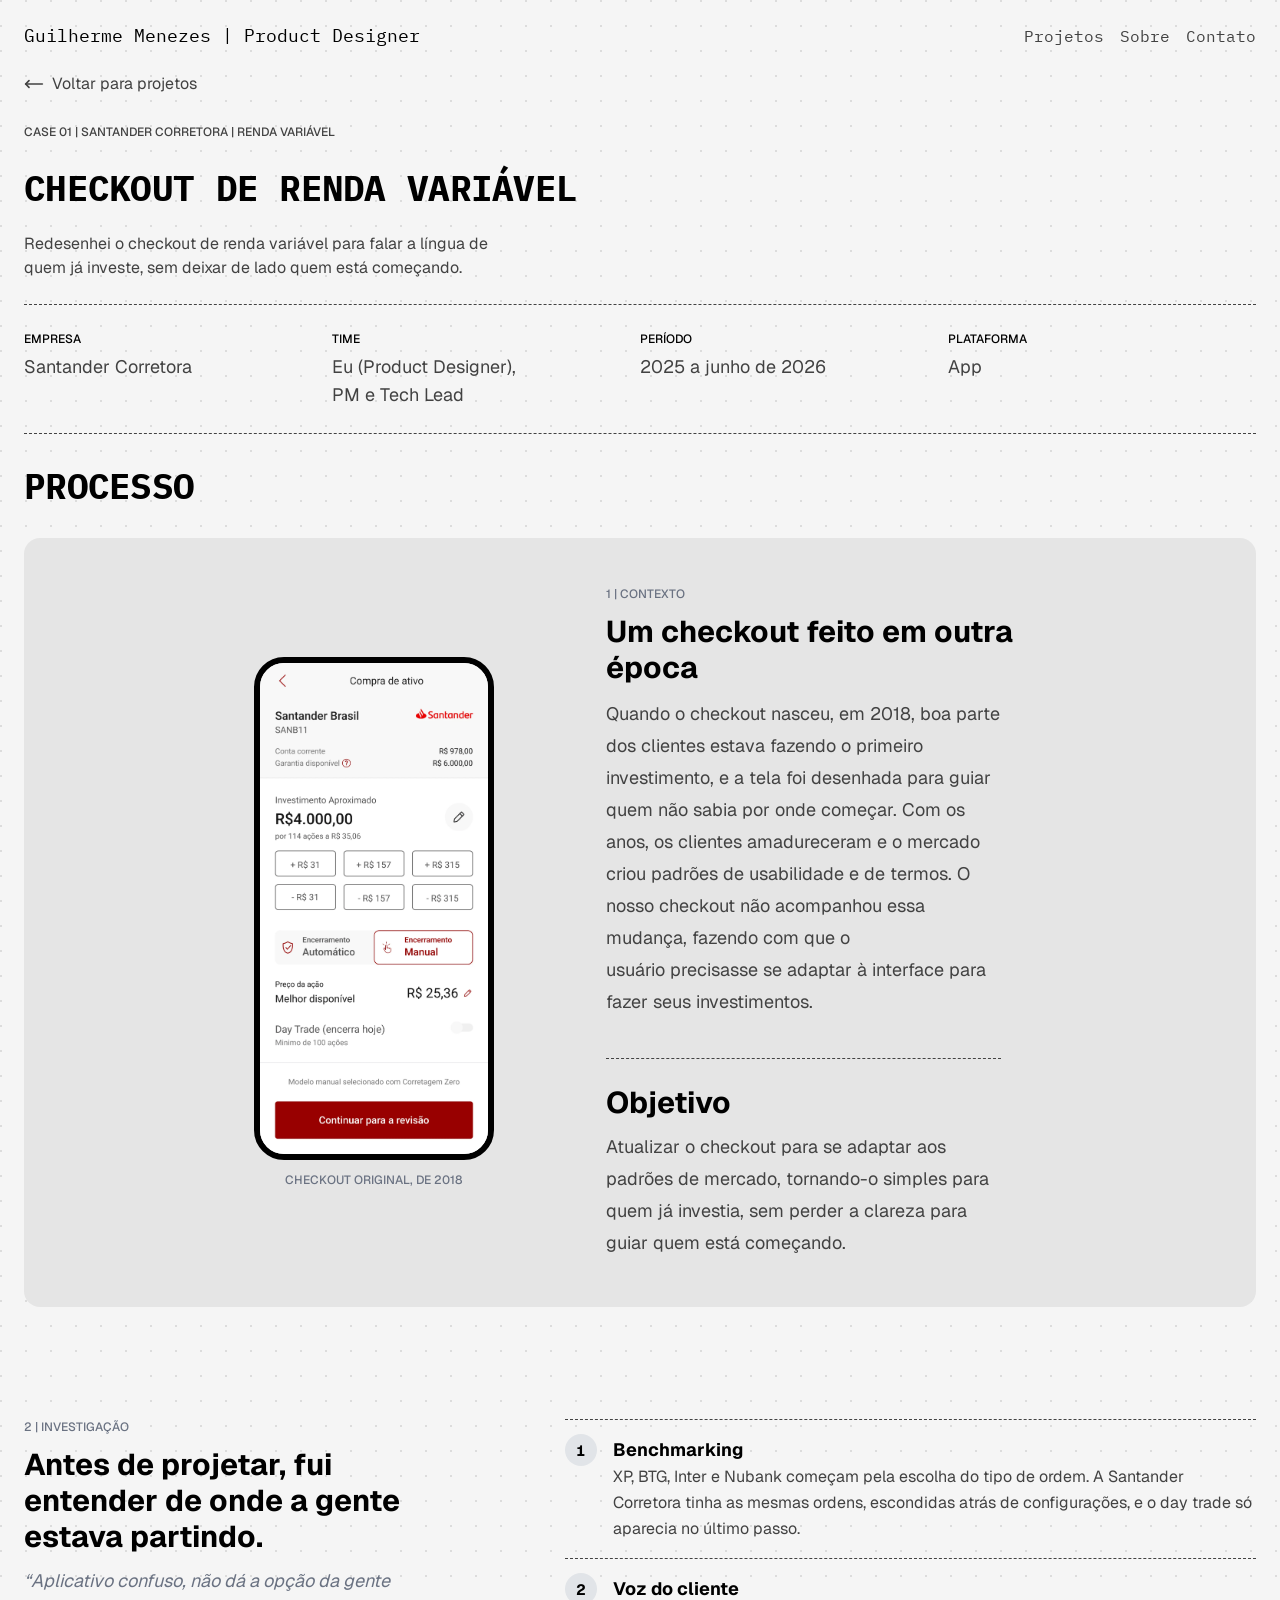
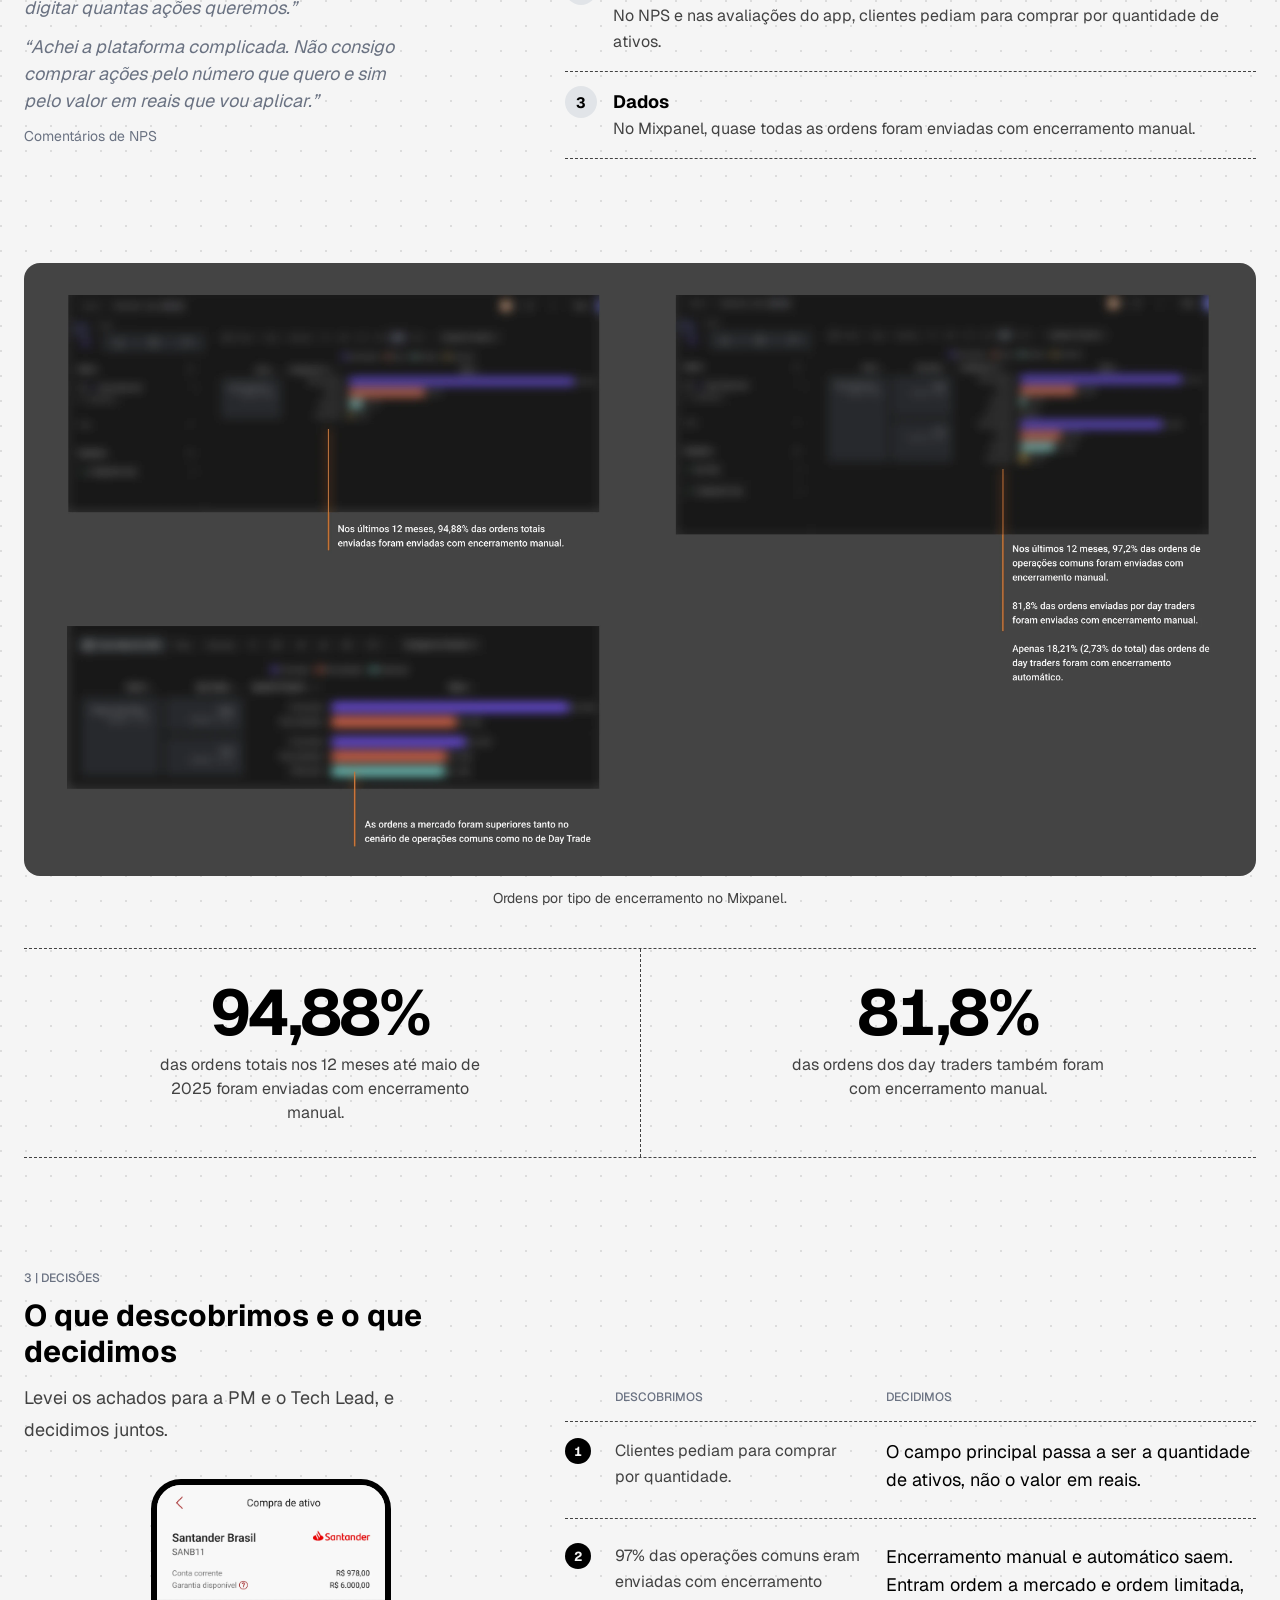
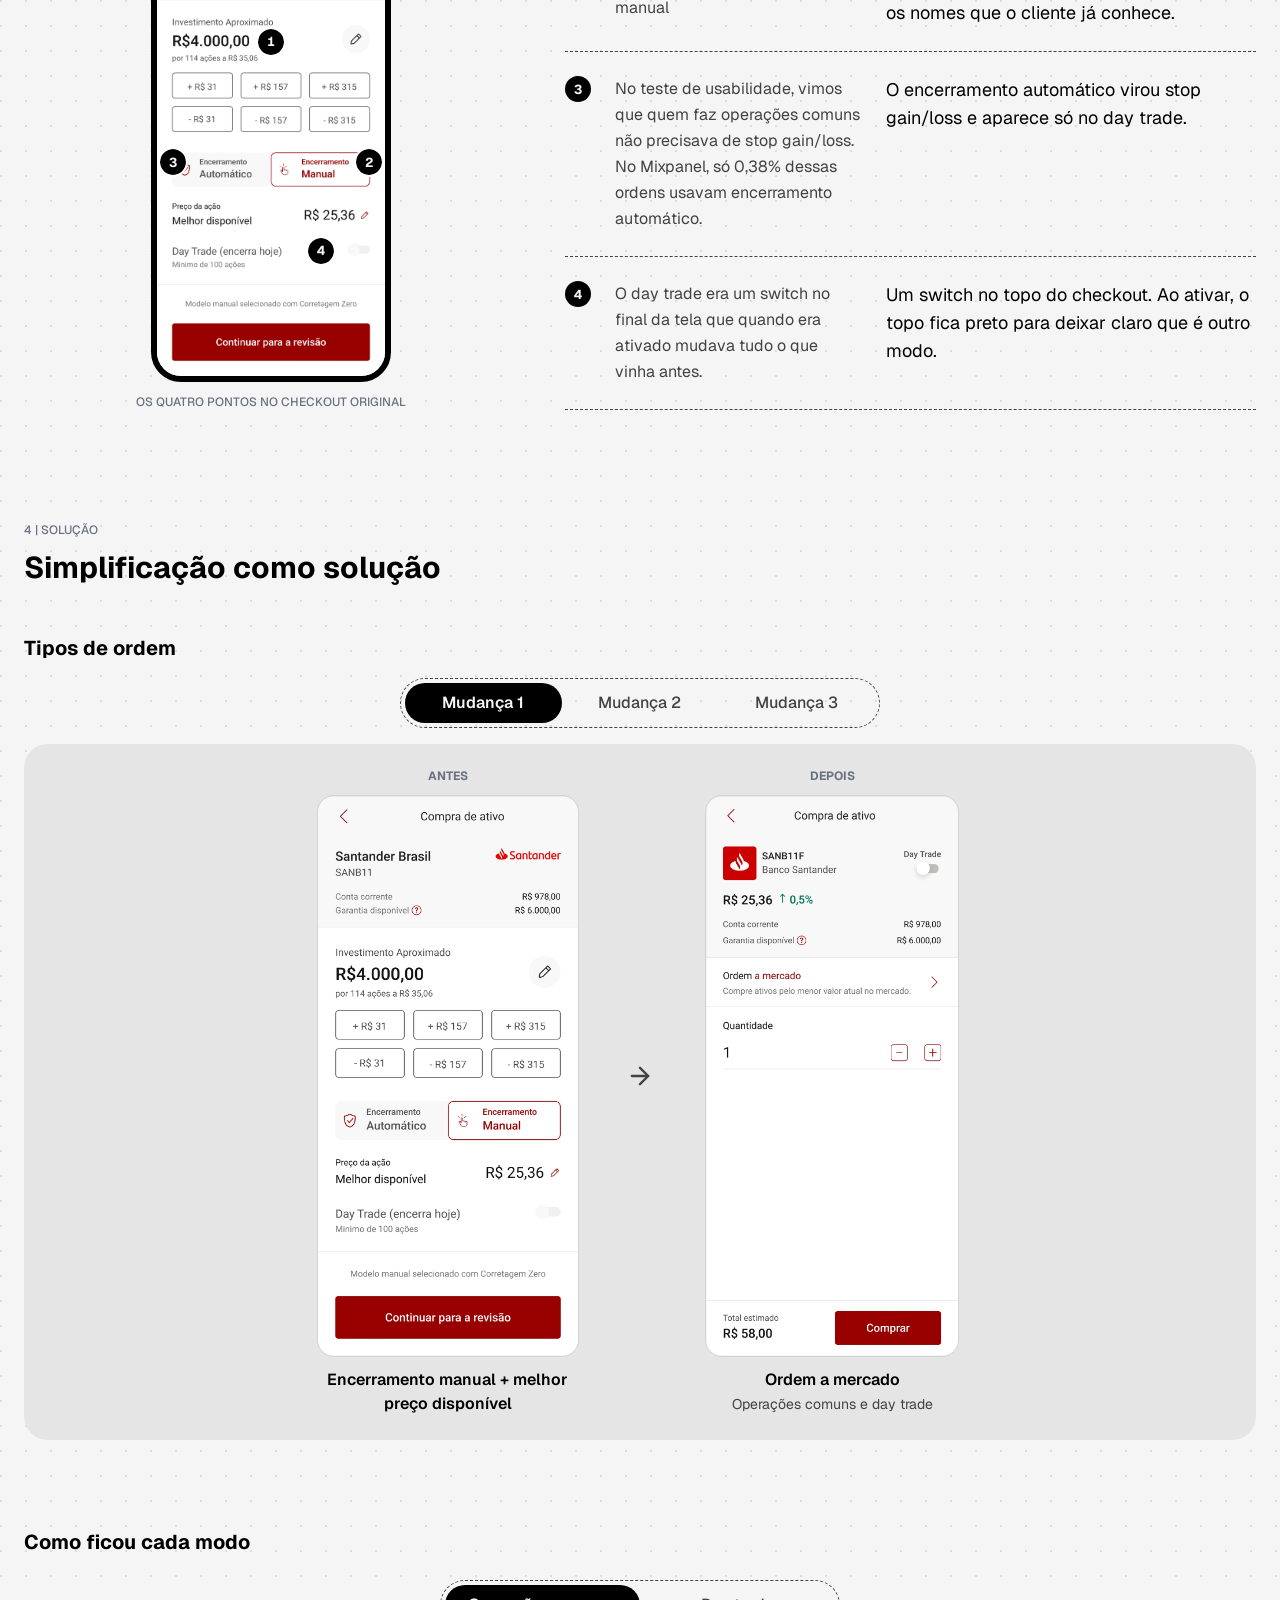
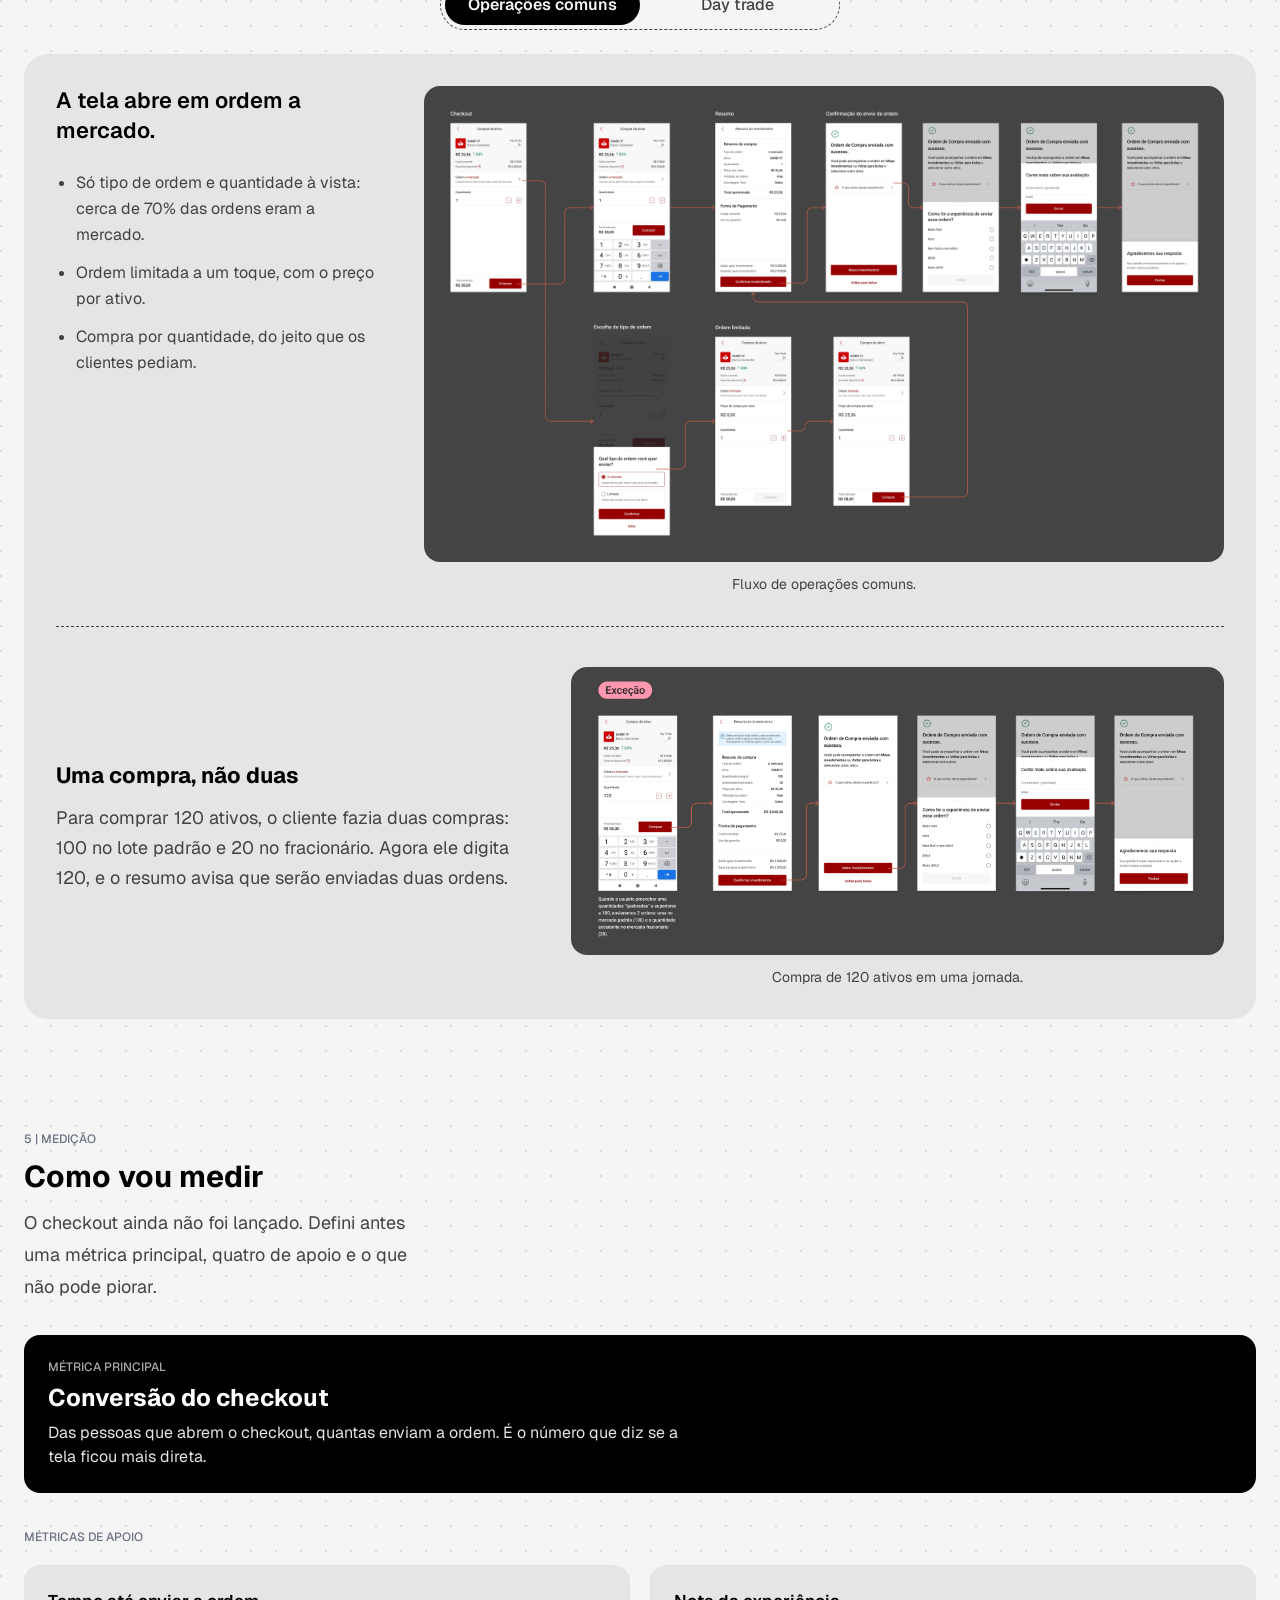
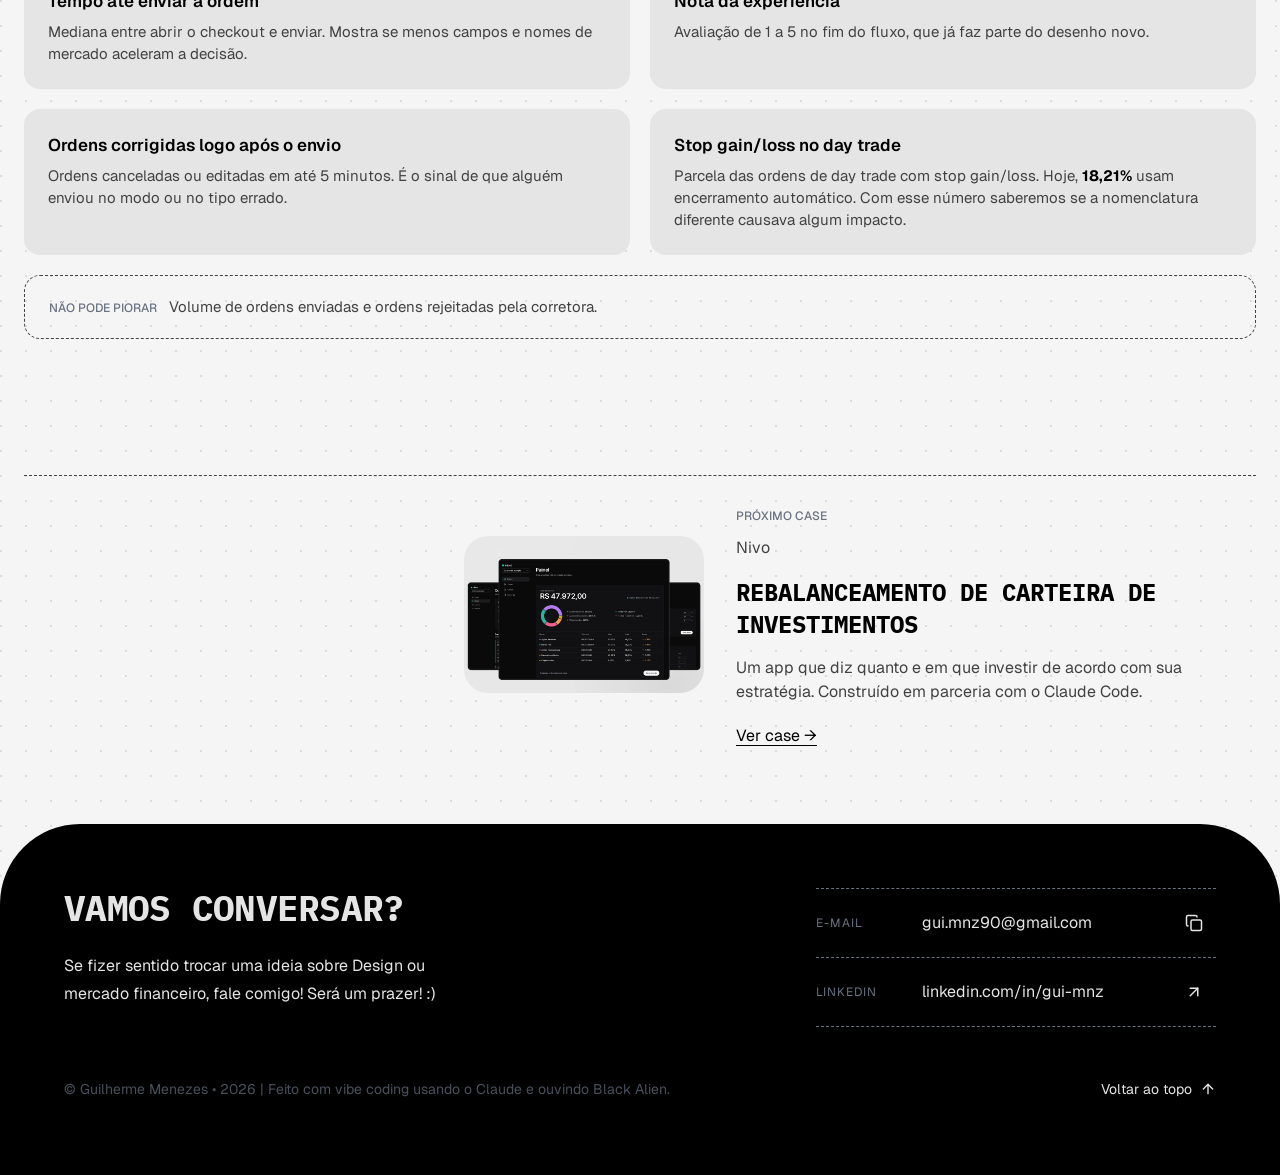
==== commit c2768e56: "Tablet, foco dos cards e textos do Case 1 - Tablet: cards da home e etapas dos cases empilham entre " ====
--- a/case-checkout.html
+++ b/case-checkout.html
@@ -9,11 +9,11 @@
 <link rel="preconnect" href="https://fonts.googleapis.com">
 <link rel="preconnect" href="https://fonts.gstatic.com" crossorigin>
 <link rel="stylesheet" href="https://fonts.googleapis.com/css2?family=Geist:wght@400;500;600;700&amp;family=IBM+Plex+Mono:wght@400;700&amp;display=swap">
-<link rel="stylesheet" href="assets/css/tokens.css">
-<link rel="stylesheet" href="assets/css/monolume.css">
-<link rel="stylesheet" href="assets/css/case-checkout.css">
-<script src="assets/js/site.js" defer></script>
-<script src="assets/js/case.js" defer></script>
+<link rel="stylesheet" href="assets/css/tokens.css?v=20261106">
+<link rel="stylesheet" href="assets/css/monolume.css?v=20261106">
+<link rel="stylesheet" href="assets/css/case-checkout.css?v=20261106">
+<script src="assets/js/site.js?v=20261106" defer></script>
+<script src="assets/js/case.js?v=20261106" defer></script>
 </head>
 <body>
 <div id="topo" class="ml-grid-bg" style="color: var(--foreground); font-family: var(--font-geist);">
@@ -60,10 +60,10 @@
       <div class="legacy__phone"><img src="assets/img/case1-checkout-original-2018.webp" alt="Checkout original, de 2018: investimento em reais com botões de valor, escolha entre encerramento automático e manual e a opção de day trade no fim da tela" width="1187" height="2560"></div>
       <figcaption class="legacy__caption">Checkout original, de 2018</figcaption>
     </figure><div class="context__text">
-      <div class="step__head"><span class="step__n">1 | Contexto</span><h2 class="ml-heading step__title">Um checkout feito em outra época</h2><p class="step__lede">Quando o checkout nasceu, em 2018, boa parte dos clientes estava fazendo o primeiro investimento, e a tela foi desenhada para guiar quem não sabia por onde começar. Com os anos, os clientes amadureceram e o mercado criou um padrão: XP, BTG, Inter e Nubank começam pela escolha do tipo de ordem. O nosso checkout não acompanhou essa mudança, e quem já sabia o que queria fazer precisava se adaptar à tela.</p></div>
+      <div class="step__head"><span class="step__n">1 | Contexto</span><h2 class="ml-heading step__title">Um checkout feito em outra época</h2><p class="step__lede">Quando o checkout nasceu, em 2018, boa parte dos clientes estava fazendo o primeiro investimento, e a tela foi desenhada para guiar quem não sabia por onde começar. Com os anos, os clientes amadureceram e o mercado criou padrões de usabilidade e de termos. O nosso checkout não acompanhou essa mudança, fazendo com que o usuário&nbsp;precisasse se adaptar à interface para fazer seus investimentos.</p></div>
       <div class="context-goal">
         <h3>Objetivo</h3>
-        <p>Deixar o checkout tão direto quanto o do mercado para quem já investe, sem perder a clareza para quem está começando.</p>
+        <p>Atualizar o checkout para se adaptar aos padrões de mercado, tornando-o simples para quem já investia, sem perder a clareza para guiar quem está começando.</p>
       </div>
     </div>
     
@@ -223,9 +223,9 @@
       <img class="cover-fan__phone cover-fan__phone--center" src="assets/img/capa-nivo-centro.webp" alt="" width="1830" height="1200" loading="lazy" decoding="async">
     </div>
     <div class="ml-card__text">
-      <p class="ml-card__meta">Projeto pessoal</p>
+      <p class="ml-card__meta">Nivo</p>
       <h3 class="ml-heading ml-card__title"><span class="ml-card__title-text">Rebalanceamento de carteira de investimentos</span></h3>
-      <p class="ml-card__desc">Um app que diz quanto e em quê investir a cada aporte mensal, para aproximar a carteira das metas, construído com Claude Code.</p>
+      <p class="ml-card__desc">Um app que diz quanto e em que investir de acordo com sua estratégia. Construído em parceria com o Claude Code.</p>
       <span class="ml-link">Ver case →</span>
     </div>
   </a>
--- a/assets/css/monolume.css
+++ b/assets/css/monolume.css
@@ -347,7 +347,9 @@
 
 /* Card: no hover (ou foco), uma linha verde surge da esquerda e sublinha o título até o fim; em títulos de duas linhas, sublinha cada linha */
 .ml-card__title-text { background-image: linear-gradient(var(--primary), var(--primary)); background-repeat: no-repeat; background-position: 0 100%; background-size: 0% 4px; padding-bottom: 2px; -webkit-box-decoration-break: clone; box-decoration-break: clone; transition: background-size 400ms cubic-bezier(.2, .8, .2, 1); }
-.ml-card:hover .ml-card__title-text, .ml-card:focus-visible .ml-card__title-text { background-size: 100% 4px; }
+.ml-card:focus-visible .ml-card__title-text { background-size: 100% 4px; }
+/* Hover só com mouse: no toque, segurar o dedo num link deixa o :hover grudado; lá quem anima é o .is-active */
+@media (hover: hover) and (pointer: fine) { .ml-card:hover .ml-card__title-text { background-size: 100% 4px; } }
 /* Sem hover (celular): a página marca com .is-active o card que está no foco principal da tela.
    Repete o hover com um atraso de 300ms para a animação ser vista; sublinhado e botão "Ver case" começam juntos (e junto com a capa, quando houver). Ao sair, volta sem atraso. */
 .ml-card.is-active .ml-card__title-text { background-size: 100% 4px; transition-delay: 300ms; }
@@ -355,8 +357,9 @@
 
 /* Card: "Ver case" é um TextLink em repouso e vira o botão secundário (ink) no hover ou foco do card; a borda esquerda do botão fica alinhada com o título e o texto ganha o respiro interno */
 .ml-card .ml-link { display: inline-flex; align-items: center; gap: var(--space-2); padding: var(--space-1) 0; border-radius: var(--radius-2xl); text-decoration-color: currentColor; text-underline-offset: 4px; transition: background-color 200ms ease, color 200ms ease, text-decoration-color 200ms ease, padding 200ms ease; }
-.ml-card:hover .ml-link, .ml-card:focus-visible .ml-link { padding-inline: var(--space-4); background: var(--foreground); color: var(--background); text-decoration-color: transparent; }
+.ml-card:focus-visible .ml-link { padding-inline: var(--space-4); background: var(--foreground); color: var(--background); text-decoration-color: transparent; }
 .ml-card.is-active .ml-link { padding-inline: var(--space-4); background: var(--foreground); color: var(--background); text-decoration-color: transparent; transition-delay: 300ms; }
+@media (hover: hover) and (pointer: fine) { .ml-card:hover .ml-link { padding-inline: var(--space-4); background: var(--foreground); color: var(--background); text-decoration-color: transparent; } }
 @media (prefers-reduced-motion: reduce) { .ml-card .ml-link, .ml-card.is-active .ml-link { transition: none; } }
 
 /* ------------------------------------------------------------------
@@ -390,13 +393,31 @@
 .cover-fan__phone--left { transform-origin: 27.3% 85.4%; }
 .cover-fan__phone--right { transform-origin: 72.7% 85.4%; }
 .cover-fan__phone--center { transform-origin: 50% 91.7%; }
-.ml-card:hover .cover-fan__phone--left, .ml-card:focus-visible .cover-fan__phone--left, .ml-card.is-active .cover-fan__phone--left { transform: translateX(-3.2%) rotate(-4deg); }
-.ml-card:hover .cover-fan__phone--right, .ml-card:focus-visible .cover-fan__phone--right, .ml-card.is-active .cover-fan__phone--right { transform: translateX(3.2%) rotate(4deg); }
-.ml-card:hover .cover-fan__phone--center, .ml-card:focus-visible .cover-fan__phone--center, .ml-card.is-active .cover-fan__phone--center { transform: translateY(-2.5%) scale(1.03); }
+.ml-card:focus-visible .cover-fan__phone--left, .ml-card.is-active .cover-fan__phone--left { transform: translateX(-3.2%) rotate(-4deg); }
+.ml-card:focus-visible .cover-fan__phone--right, .ml-card.is-active .cover-fan__phone--right { transform: translateX(3.2%) rotate(4deg); }
+.ml-card:focus-visible .cover-fan__phone--center, .ml-card.is-active .cover-fan__phone--center { transform: translateY(-2.5%) scale(1.03); }
+@media (hover: hover) and (pointer: fine) {
+  .ml-card:hover .cover-fan__phone--left { transform: translateX(-3.2%) rotate(-4deg); }
+  .ml-card:hover .cover-fan__phone--right { transform: translateX(3.2%) rotate(4deg); }
+  .ml-card:hover .cover-fan__phone--center { transform: translateY(-2.5%) scale(1.03); }
+}
+/* Toque: segurar a capa não abre o menu de imagem/link do sistema nem arrasta a imagem, o que interrompia a rolagem e prendia o estado */
+@media (hover: none), (pointer: coarse) {
+  .ml-card { -webkit-touch-callout: none; -webkit-tap-highlight-color: transparent; }
+  .ml-card img { -webkit-user-drag: none; -webkit-user-select: none; user-select: none; }
+}
 .ml-card.is-active .cover-fan__phone { transition-delay: 300ms; }
 @media (prefers-reduced-motion: reduce) { .cover-fan__phone { transition: none; transform: none !important; } }
 /* Tablet (768 a 1023px): a capa cede espaço para o texto do card não estourar a tela */
-@media (min-width: 768px) and (max-width: 1023px) { .ml-card__media { max-width: 55%; } }
+/* Tablet em pé (768–1023px): o Card empilha como no celular, com a capa na largura toda e o texto embaixo, em vez de espremer o título em ~300px */
+@media (min-width: 768px) and (max-width: 1023px) {
+  .ml-card, .ml-card--reverse { flex-direction: column; gap: var(--space-8); }
+  .ml-card__media { max-width: none; }
+  .ml-card__text { flex: none; width: 100%; max-width: 640px; }
+  .ml-card__title, .ml-card__desc { max-width: none; }
+}
+/* Tablet deitado e notebook pequeno (1024–1279px): a capa cede espaço para o texto */
+@media (min-width: 1024px) and (max-width: 1279px) { .ml-card__media { max-width: 52%; } }
 
 /* ------------------------------------------------------------------
    Página de case: tudo o que é compartilhado entre os cases (topo, ficha, processo, etapas, métricas).
@@ -705,8 +726,9 @@
   .mt__panel { gap: var(--space-6); padding: var(--space-6) var(--space-8); }
   .mt__intro > p { font-size: 20px; }
   .mt__panel > .case-img a { width: fit-content; max-width: 100%; margin-inline: auto; }
-  .mt__panel > .case-img img { width: auto; max-width: 100%; height: clamp(260px, calc(100vh - 370px), 720px); object-fit: contain; }
-  @supports (height: 100svh) { .mt__panel > .case-img img { height: clamp(260px, calc(100svh - 370px), 720px); } }
+  /* Teto de altura, não altura fixa: uma imagem larga (fluxo de telas) fica na altura natural e não ganha faixas vazias em cima e embaixo; uma imagem alta para no teto e cabe na dobra */
+  .mt__panel > .case-img img { width: auto; max-width: 100%; height: auto; max-height: clamp(260px, calc(100vh - 370px), 720px); object-fit: contain; }
+  @supports (height: 100svh) { .mt__panel > .case-img img { max-height: clamp(260px, calc(100svh - 370px), 720px); } }
   .mt__panel > .case-img figcaption { text-align: center; }
 }
 
@@ -825,10 +847,49 @@
 .case-next .ml-card__title { font-size: 24px; line-height: 32px; }
 .case-next .ml-card__desc { font-size: 16px; line-height: 24px; }
 .case-next .ml-card .ml-link { font-size: 16px; line-height: 24px; }
-@media (min-width: 768px) { .case-next .ml-card { flex-direction: row; align-items: center; justify-content: flex-start; gap: var(--space-8); } .case-next .ml-card__media { max-width: 240px; } .case-next .ml-card__text { max-width: 520px; } }
+/* Bloco encostado à direita: o divisor ocupa a largura toda; rótulo e card ficam numa coluna à direita, com a largura do card.
+   Dentro dela, da esquerda para a direita: capa e depois texto, tudo alinhado à esquerda; o rótulo fica junto ao texto (no celular, acima da capa). */
+.case-next { display: grid; grid-template-columns: minmax(0, 1fr) auto; }
+.case-next::before { grid-column: 1 / -1; }
+.case-next__label, .case-next .ml-card { grid-column: 2; min-width: 0; }
+.case-next__label { text-align: left; }
+.case-next .ml-card { align-items: flex-start; }
+.case-next .ml-card__text { align-items: flex-start; text-align: left; }
+.case-next .ml-card__desc { margin-inline: 0; }
+.case-next .ml-card .ml-link { align-self: flex-start; }
+@media (min-width: 768px) { .case-next .ml-card { flex-direction: row; align-items: flex-start; justify-content: flex-start; gap: var(--space-8); } .case-next .ml-card__media { width: 240px; max-width: 240px; } .case-next .ml-card__text { flex: 1 1 0; width: auto; max-width: 520px; } }
+/* Rótulo junto ao texto: a partir de bp-md ele começa na coluna do texto (capa de 240px + vão de 32px), logo acima da meta; capa e meta começam na mesma altura */
+@media (min-width: 768px) { .case-next__label { margin-bottom: var(--space-3); padding-left: calc(240px + var(--space-8)); } }
+@media (max-width: 767px) { .case-next { grid-template-columns: minmax(0, 1fr); } .case-next__label, .case-next .ml-card { grid-column: 1; } }
 @media (max-width: 767px) { .case-next { margin-top: var(--space-18); } }
 
 /* SegmentedTabs com 4 opções: .ml-tabs--4 no trilho e .ml-tabs--i3 para o marcador na quarta opção */
 .ml-tabs--4 { --ml-tabs-n: 4; max-width: 600px; }
 .ml-tabs--i3 { --ml-tabs-i: 3; }
 @media (max-width: 767px) { .ml-tabs--4 { max-width: none; } .ml-tabs--4 .ml-tabs__tab { padding-inline: var(--space-1); } }
+
+/* ------------------------------------------------------------------
+   Tablet (768–1023px) nas páginas de case: as etapas empilham (título em cima, conteúdo embaixo, na largura toda),
+   como no celular, mas com a tipografia do desktop. Larguras fixas postas no painel (título e texto de apoio) não passam da tela.
+   ------------------------------------------------------------------ */
+@media (min-width: 768px) and (max-width: 1023px) {
+  .step, .process > .step { grid-template-columns: minmax(0, 1fr); row-gap: var(--space-8); }
+  .step__body--cont { grid-column: 1; }
+  .step__title, .step__lede, .case-lead { width: auto !important; }
+  .step__head--quotes { margin-bottom: 0; }
+  .step__body--evidence { margin-bottom: 0; }
+  .decide__aside { flex-direction: row; align-items: center; justify-content: space-between; gap: var(--space-8); }
+  .decide__aside > .step__head { flex: 1 1 0; min-width: 0; }
+  .decide__aside > .legacy { flex: none; }
+  .exception { grid-template-columns: minmax(0, 1fr); }
+  .case-lead { max-width: 600px; }
+}
+
+/* Marquee sem salto: a trilha tem a largura do conteúdo (os dois conjuntos), então -50% é exatamente um conjunto e o fim do laço encaixa no começo.
+   Antes ela tinha a largura da tela e voltava ao início no meio do primeiro conjunto. Como agora percorre um conjunto inteiro (~4.730px com o título em 80px,
+   ~2.830px em 48px), a duração foi recalculada para manter a velocidade de antes: ~41px/s a partir de bp-md e ~20px/s no celular. */
+.ml-marquee__track { width: max-content; animation-duration: 115s; will-change: transform; }
+@media (max-width: 767px) { .ml-marquee__track { animation-duration: 140s; } }
+
+/* Painel de modos/telas no tablet em pé: o mesmo respiro do desktop (32px por dentro e entre texto, imagem e exceção) */
+@media (min-width: 768px) and (max-width: 1023px) { .mt__panel { gap: var(--space-8); padding: var(--space-8); } }
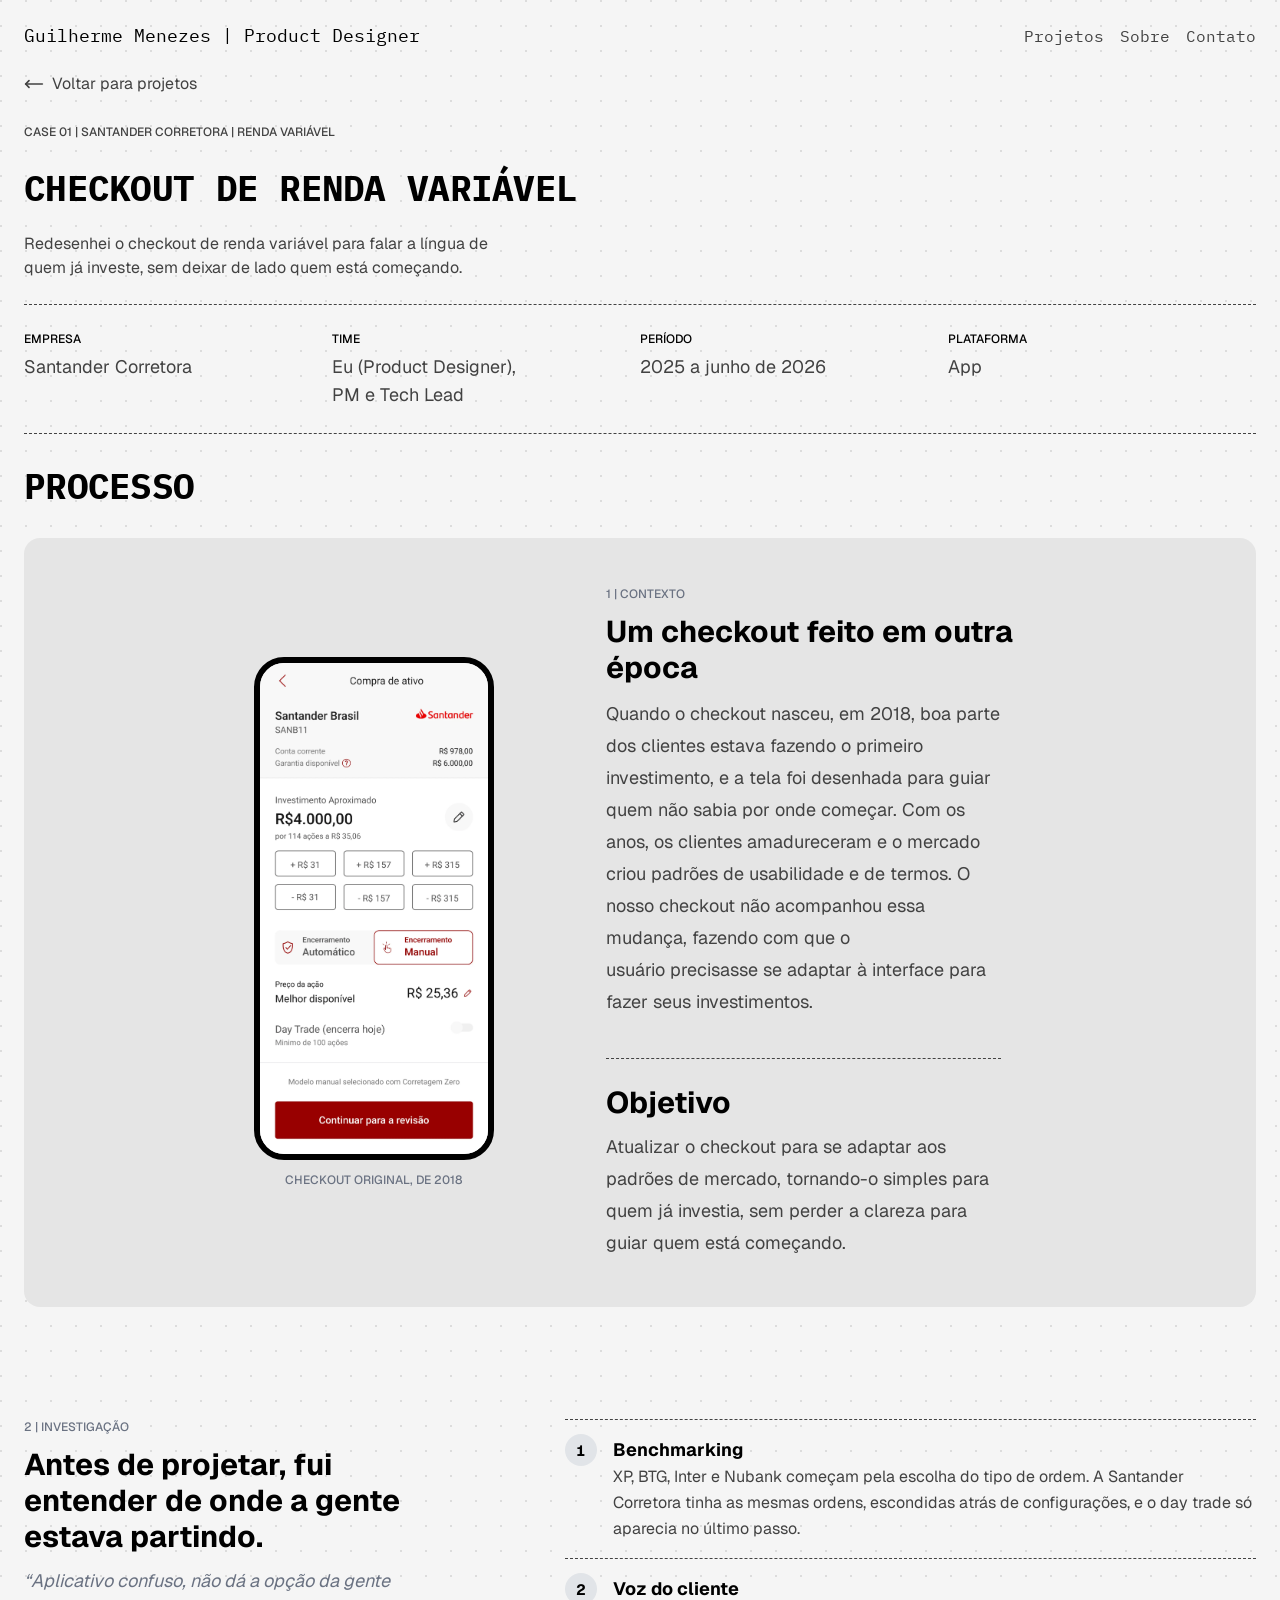
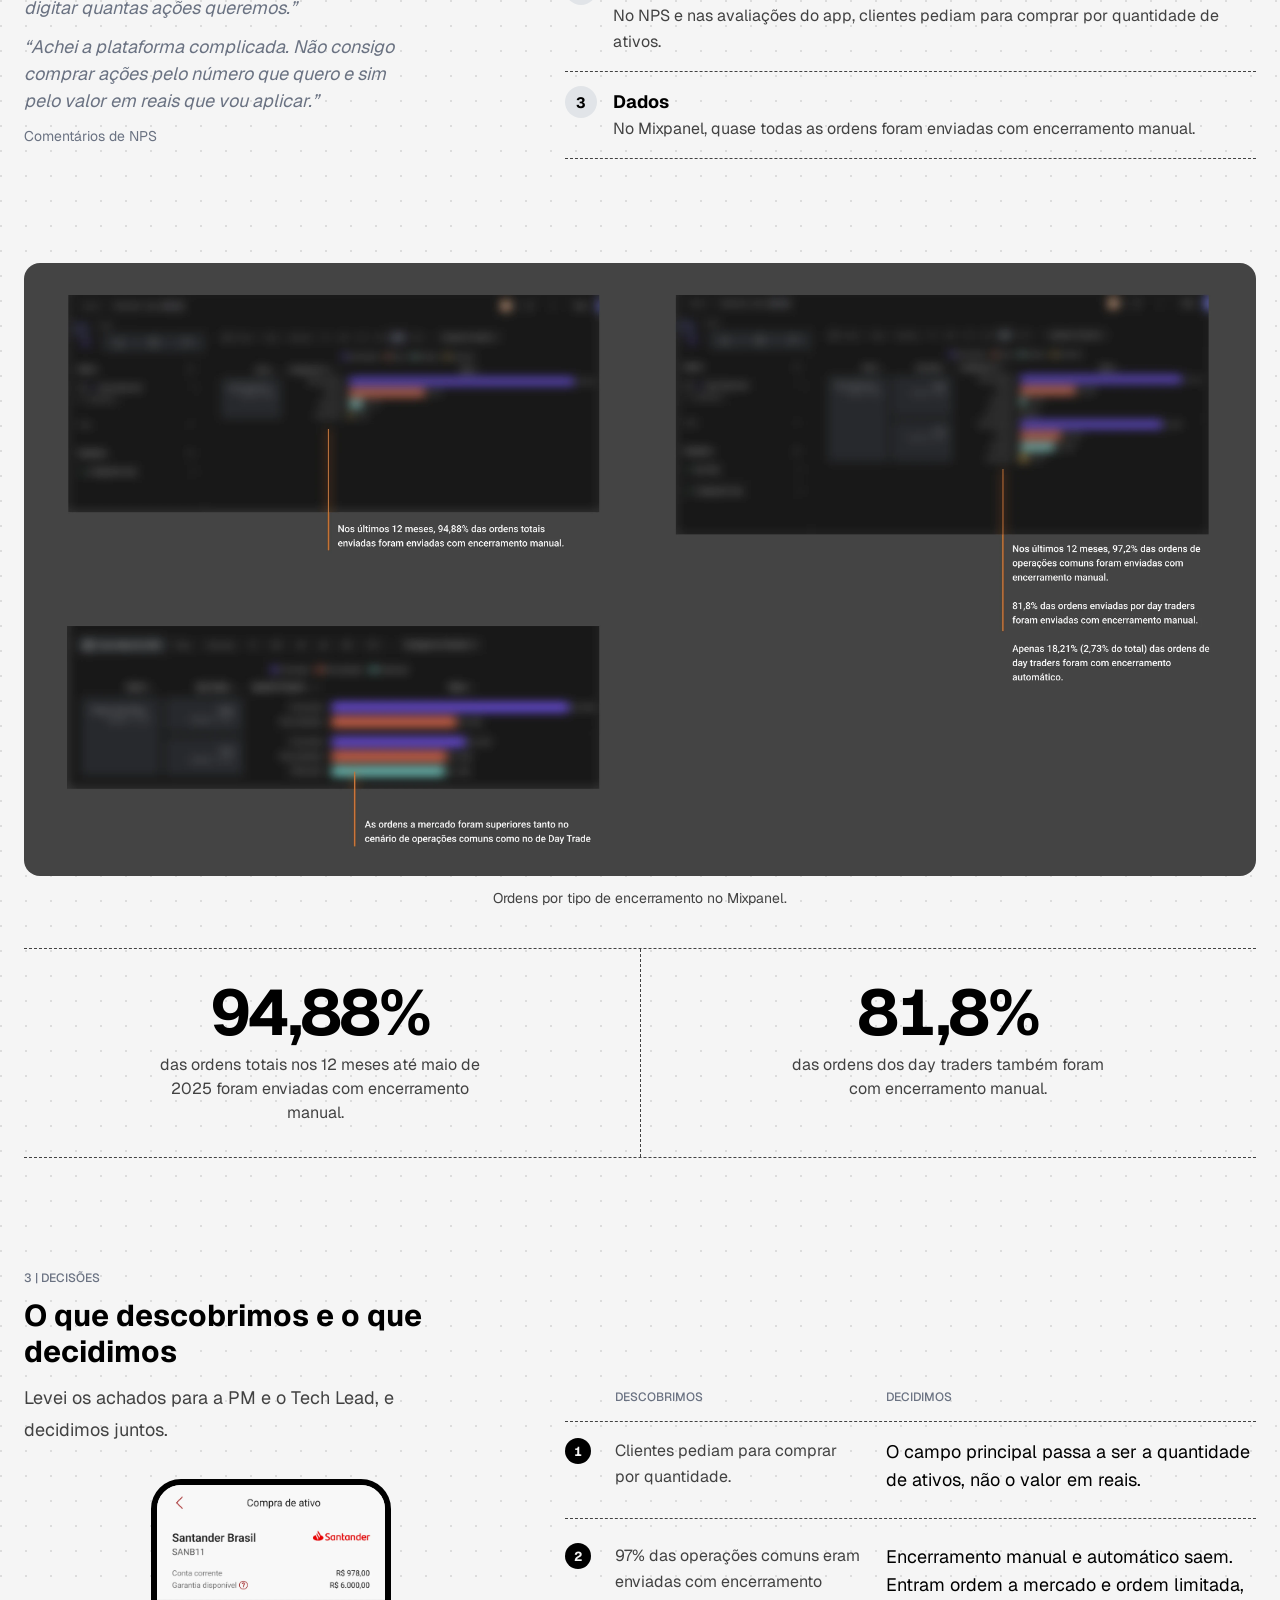
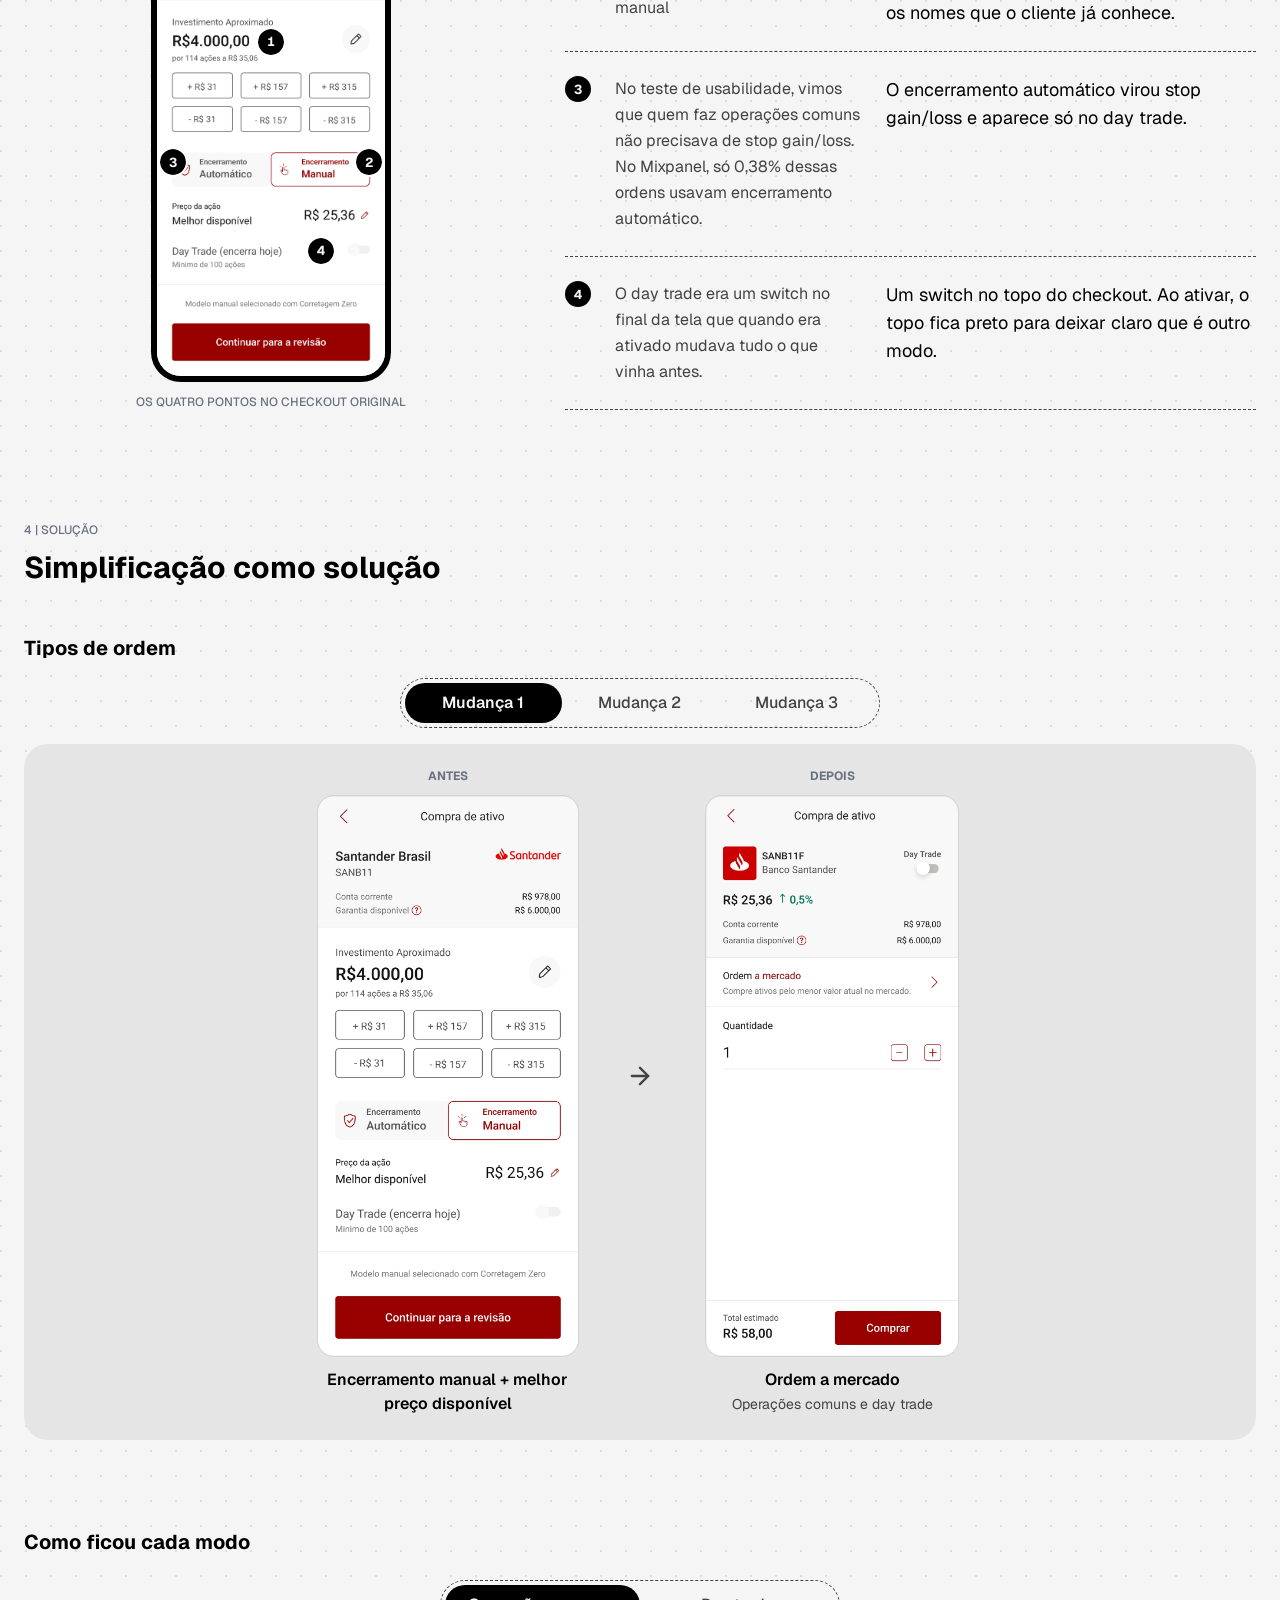
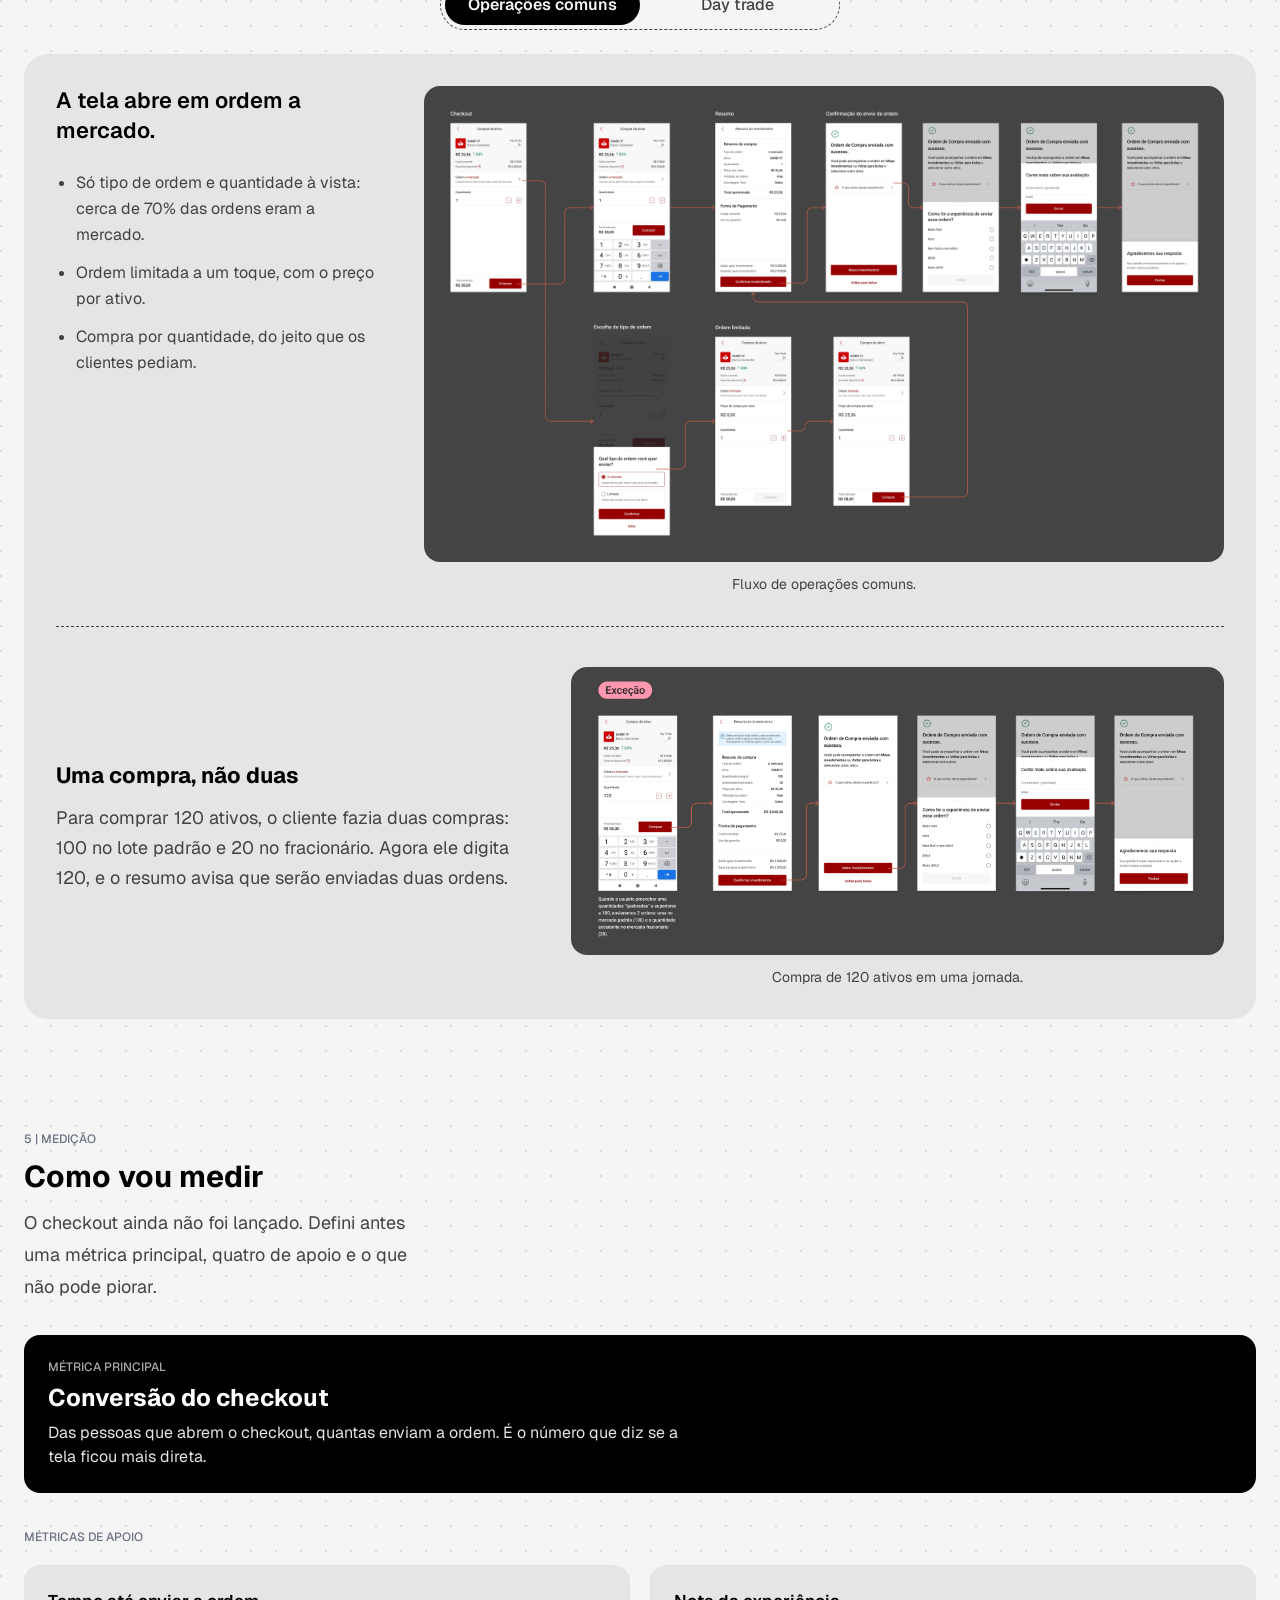
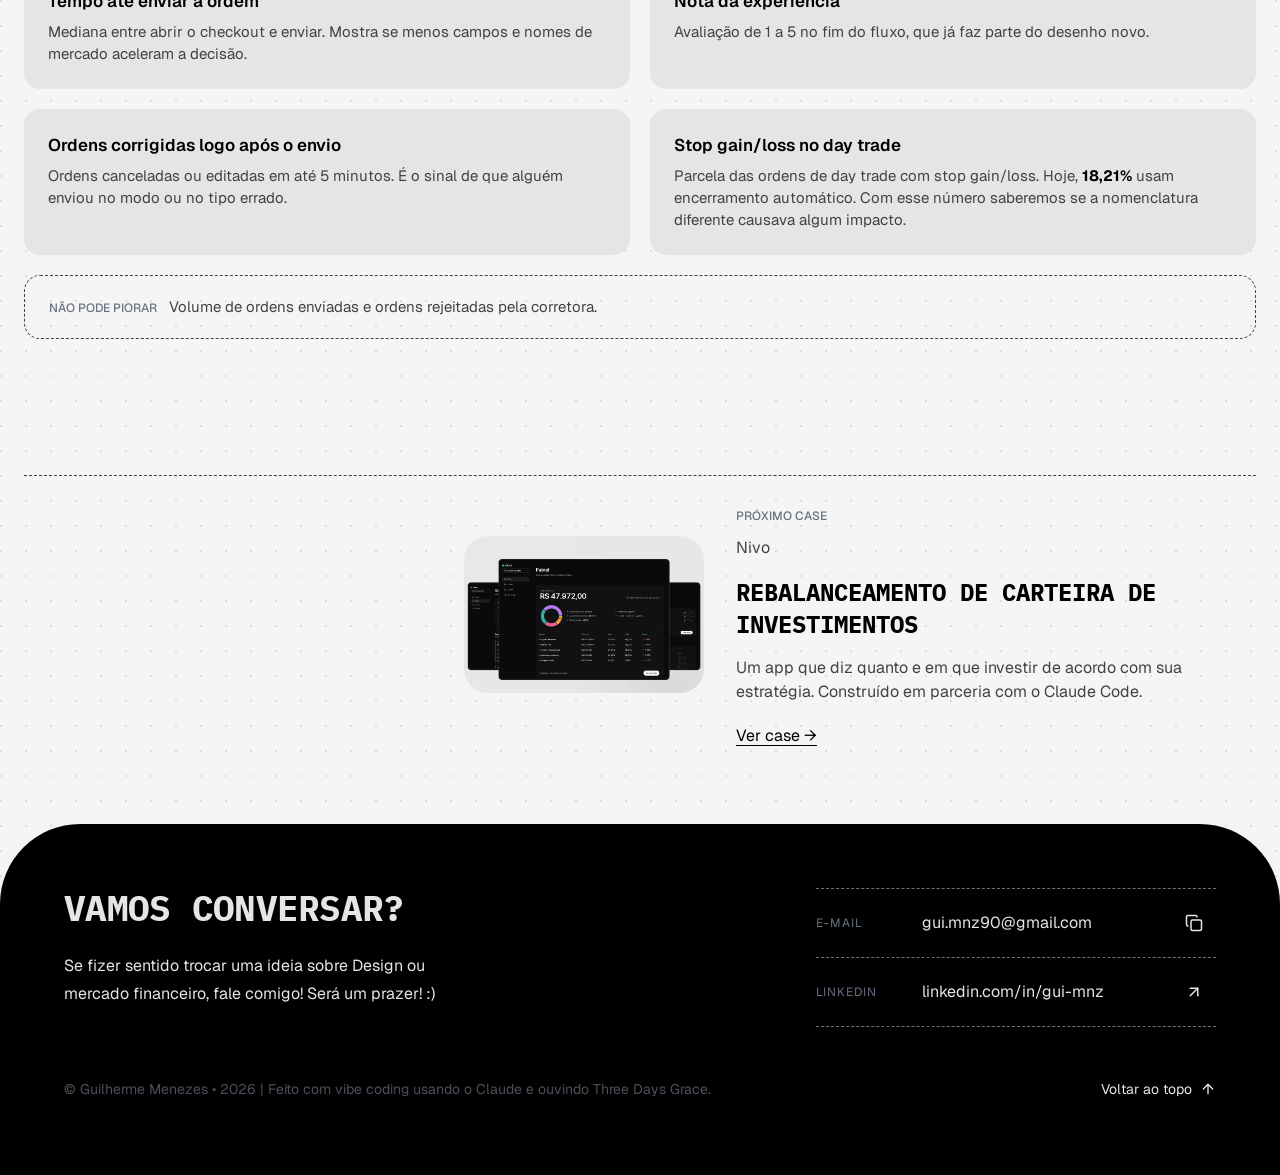
==== commit 2d21ce51: "Rodapé: 10 bandas novas no sorteio e versão dos arquivos 20261111 Co-Authored-By: Claude Sonnet 5.5 " ====
--- a/case-checkout.html
+++ b/case-checkout.html
@@ -9,11 +9,11 @@
 <link rel="preconnect" href="https://fonts.googleapis.com">
 <link rel="preconnect" href="https://fonts.gstatic.com" crossorigin>
 <link rel="stylesheet" href="https://fonts.googleapis.com/css2?family=Geist:wght@400;500;600;700&amp;family=IBM+Plex+Mono:wght@400;700&amp;display=swap">
-<link rel="stylesheet" href="assets/css/tokens.css?v=20261106">
-<link rel="stylesheet" href="assets/css/monolume.css?v=20261106">
-<link rel="stylesheet" href="assets/css/case-checkout.css?v=20261106">
-<script src="assets/js/site.js?v=20261106" defer></script>
-<script src="assets/js/case.js?v=20261106" defer></script>
+<link rel="stylesheet" href="assets/css/tokens.css?v=20261111">
+<link rel="stylesheet" href="assets/css/monolume.css?v=20261111">
+<link rel="stylesheet" href="assets/css/case-checkout.css?v=20261111">
+<script src="assets/js/site.js?v=20261111" defer></script>
+<script src="assets/js/case.js?v=20261111" defer></script>
 </head>
 <body>
 <div id="topo" class="ml-grid-bg" style="color: var(--foreground); font-family: var(--font-geist);">
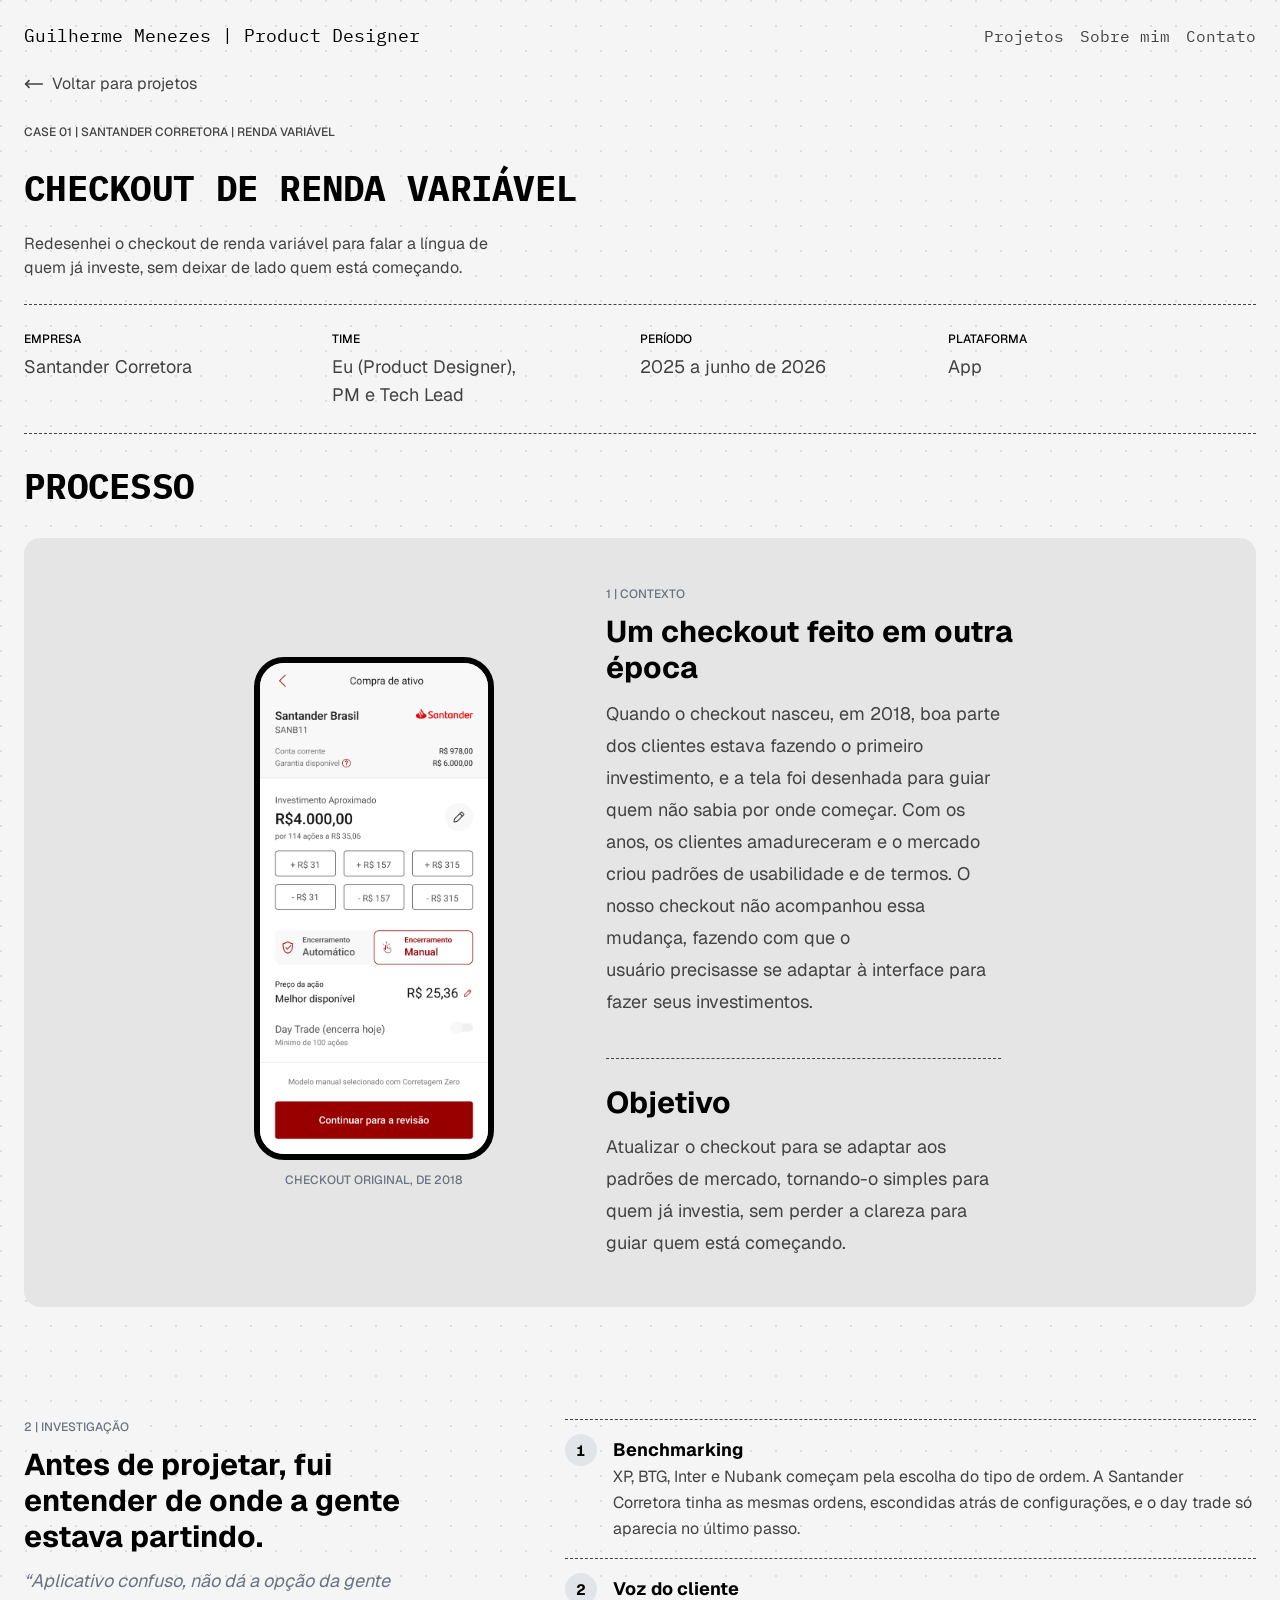
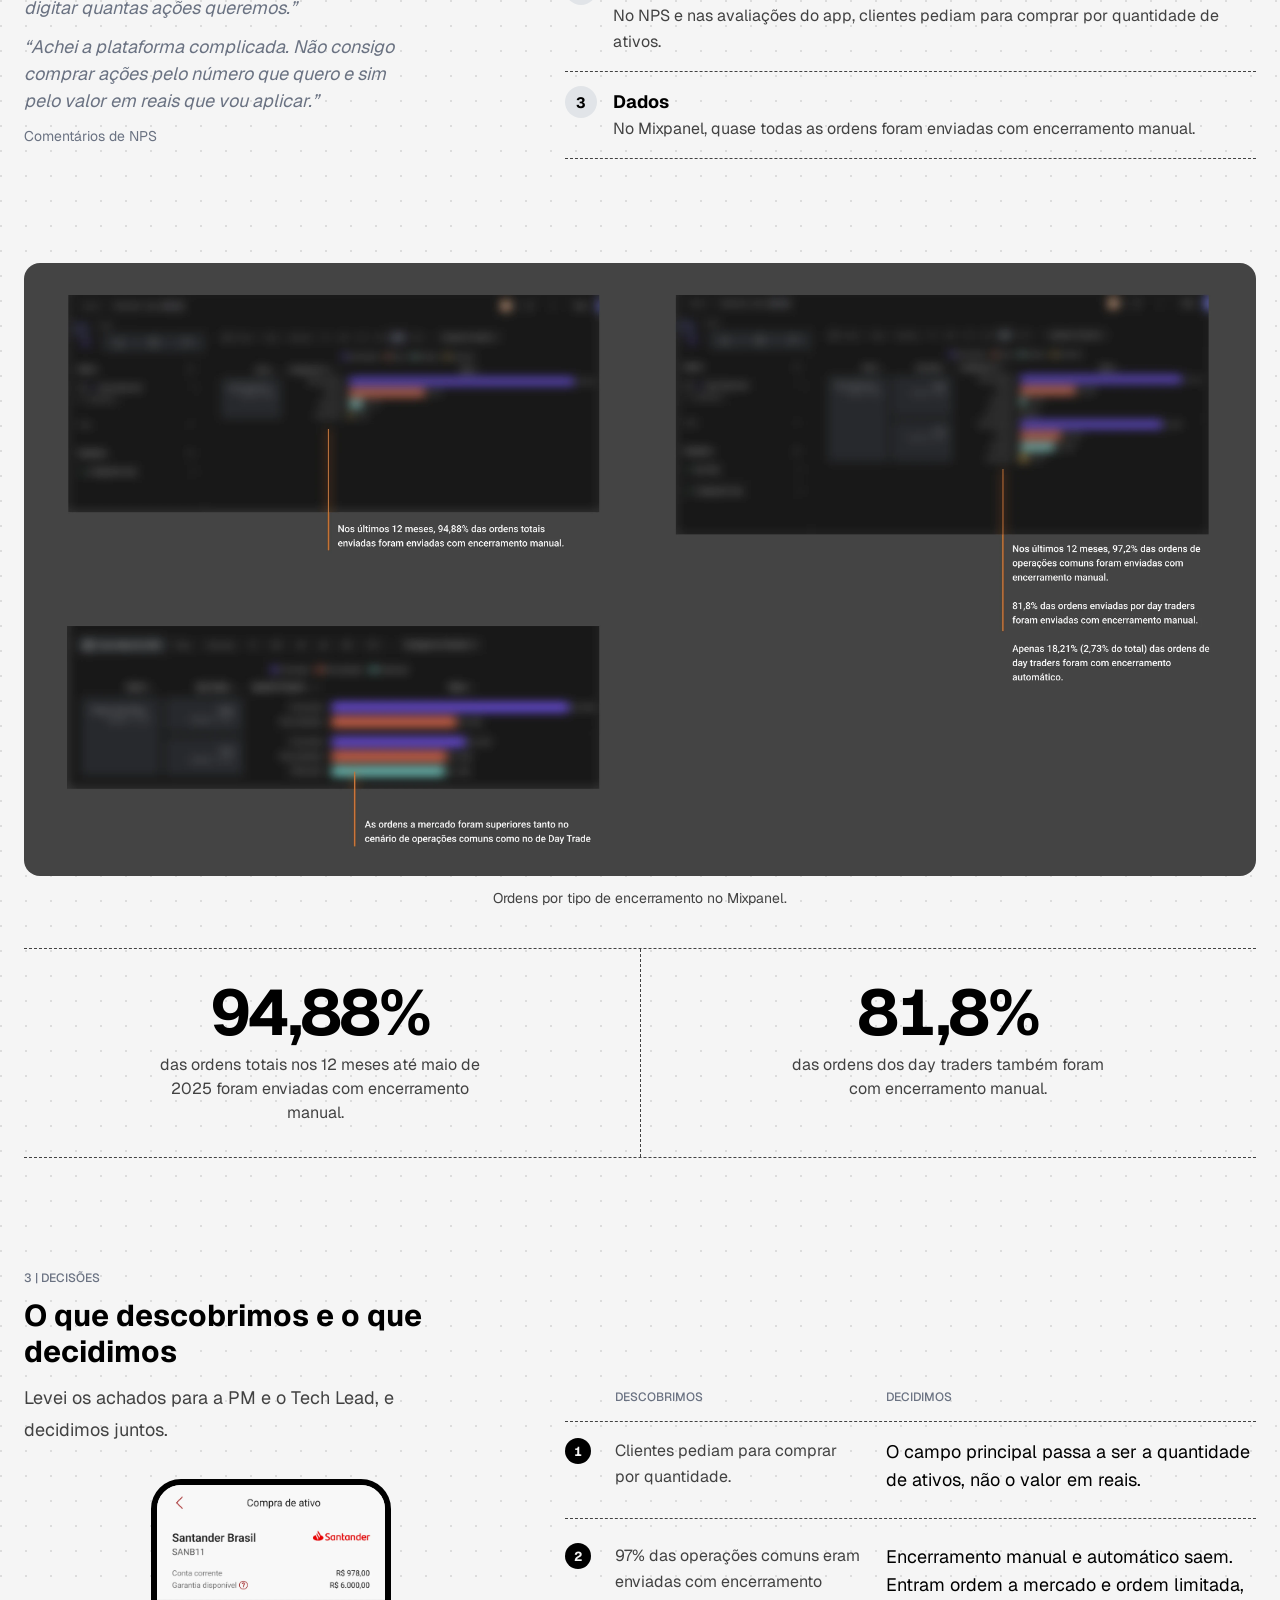
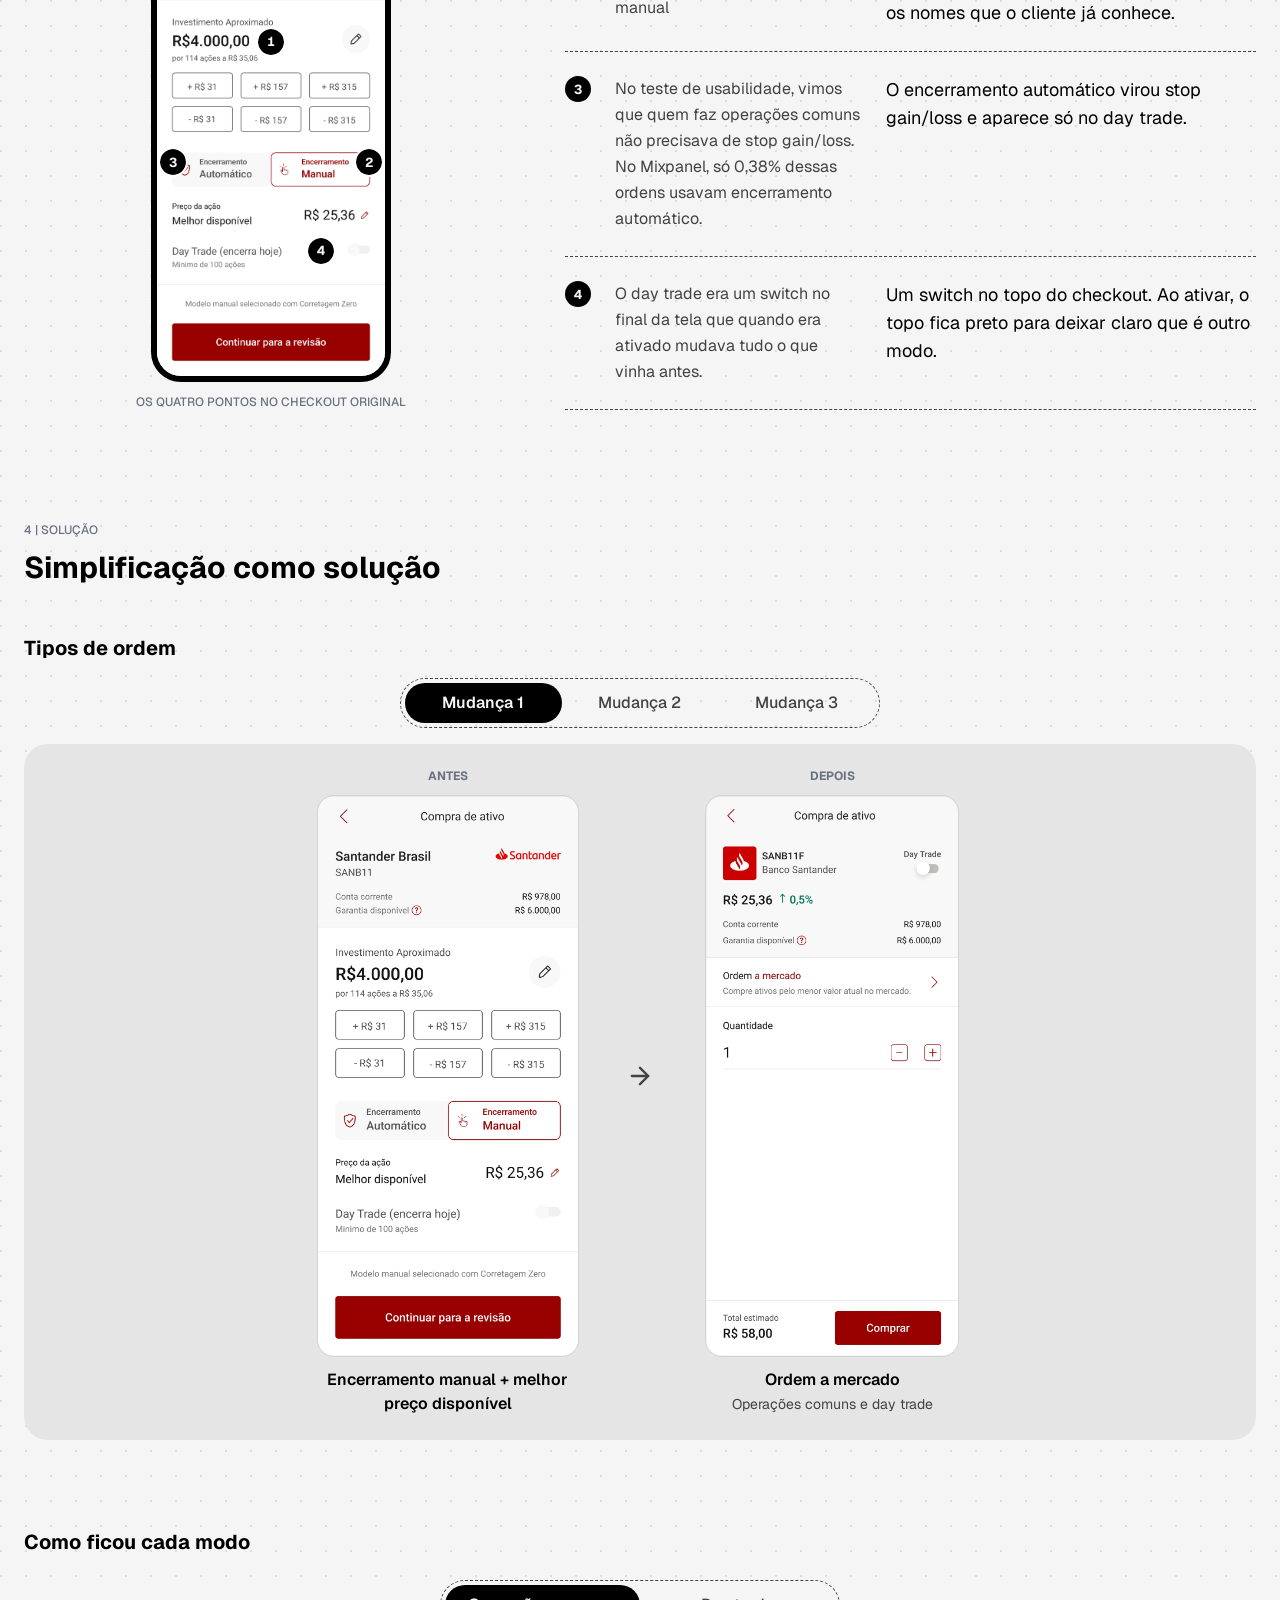
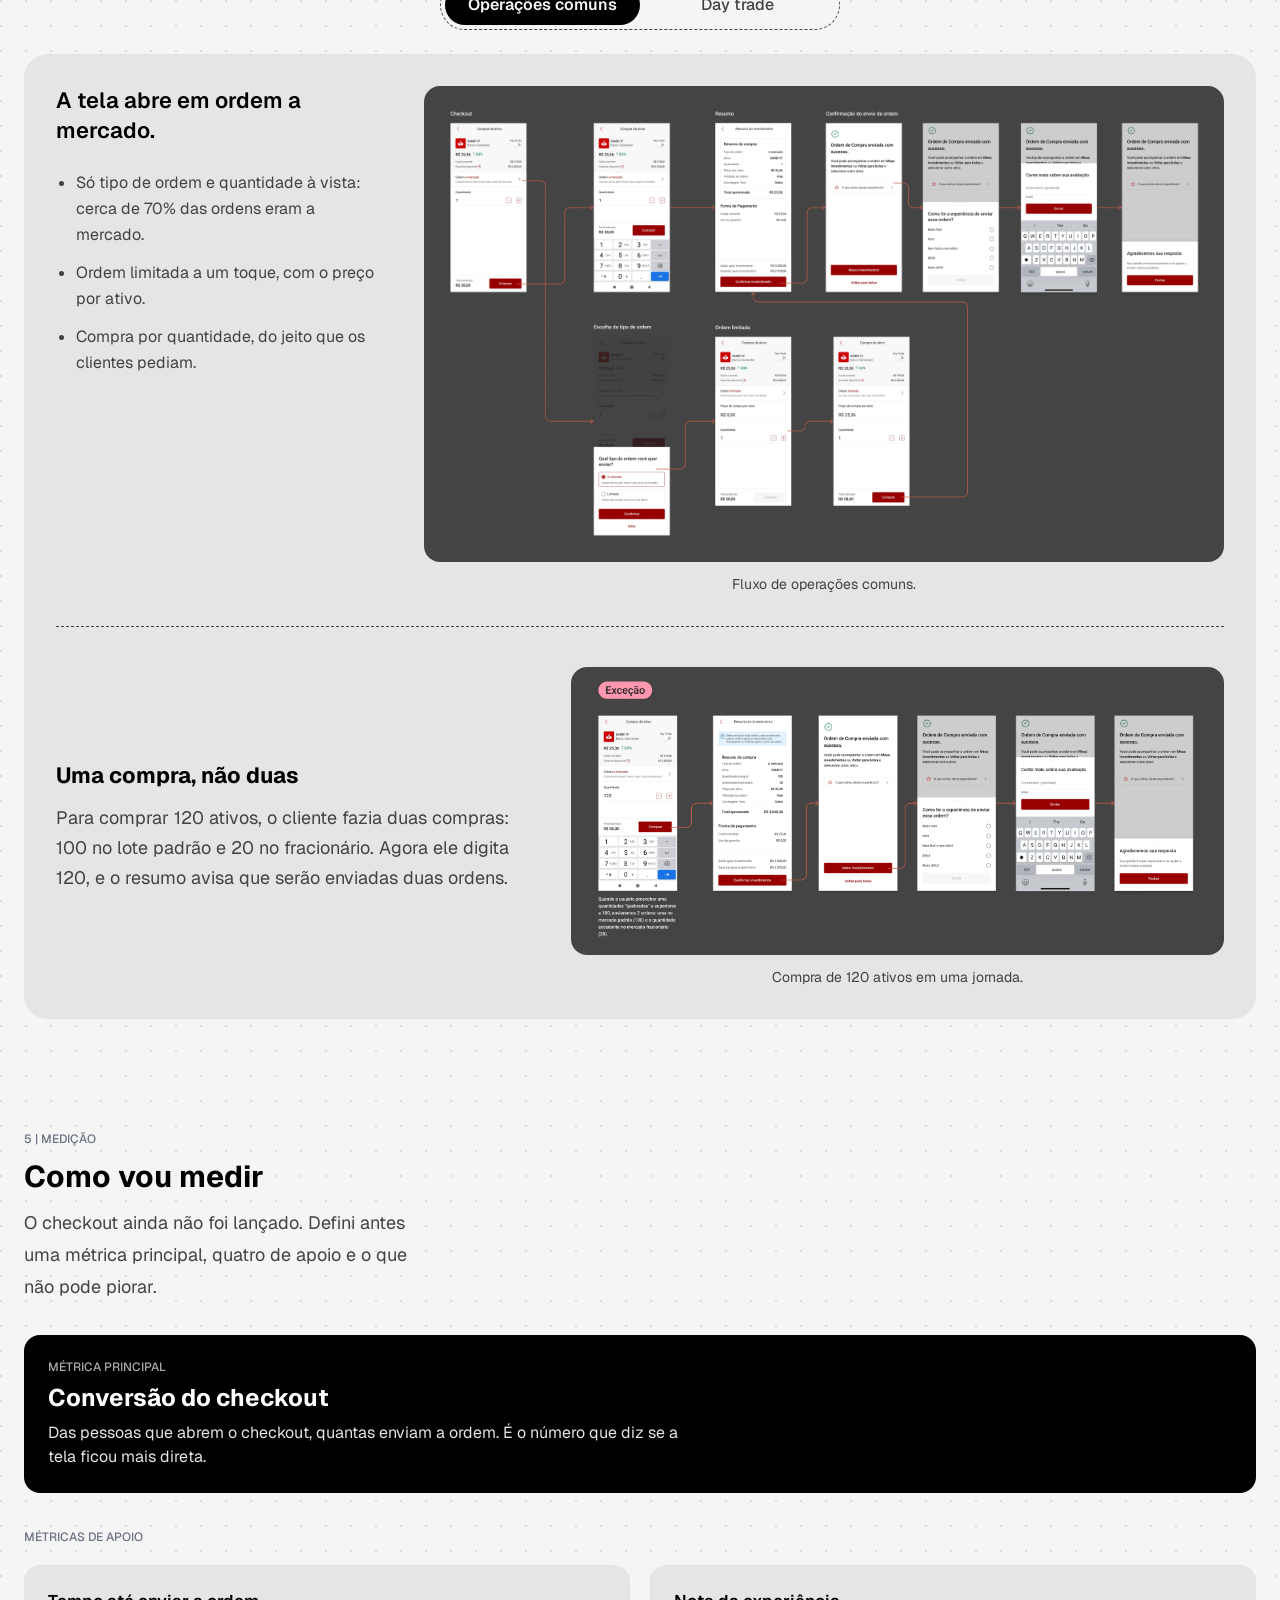
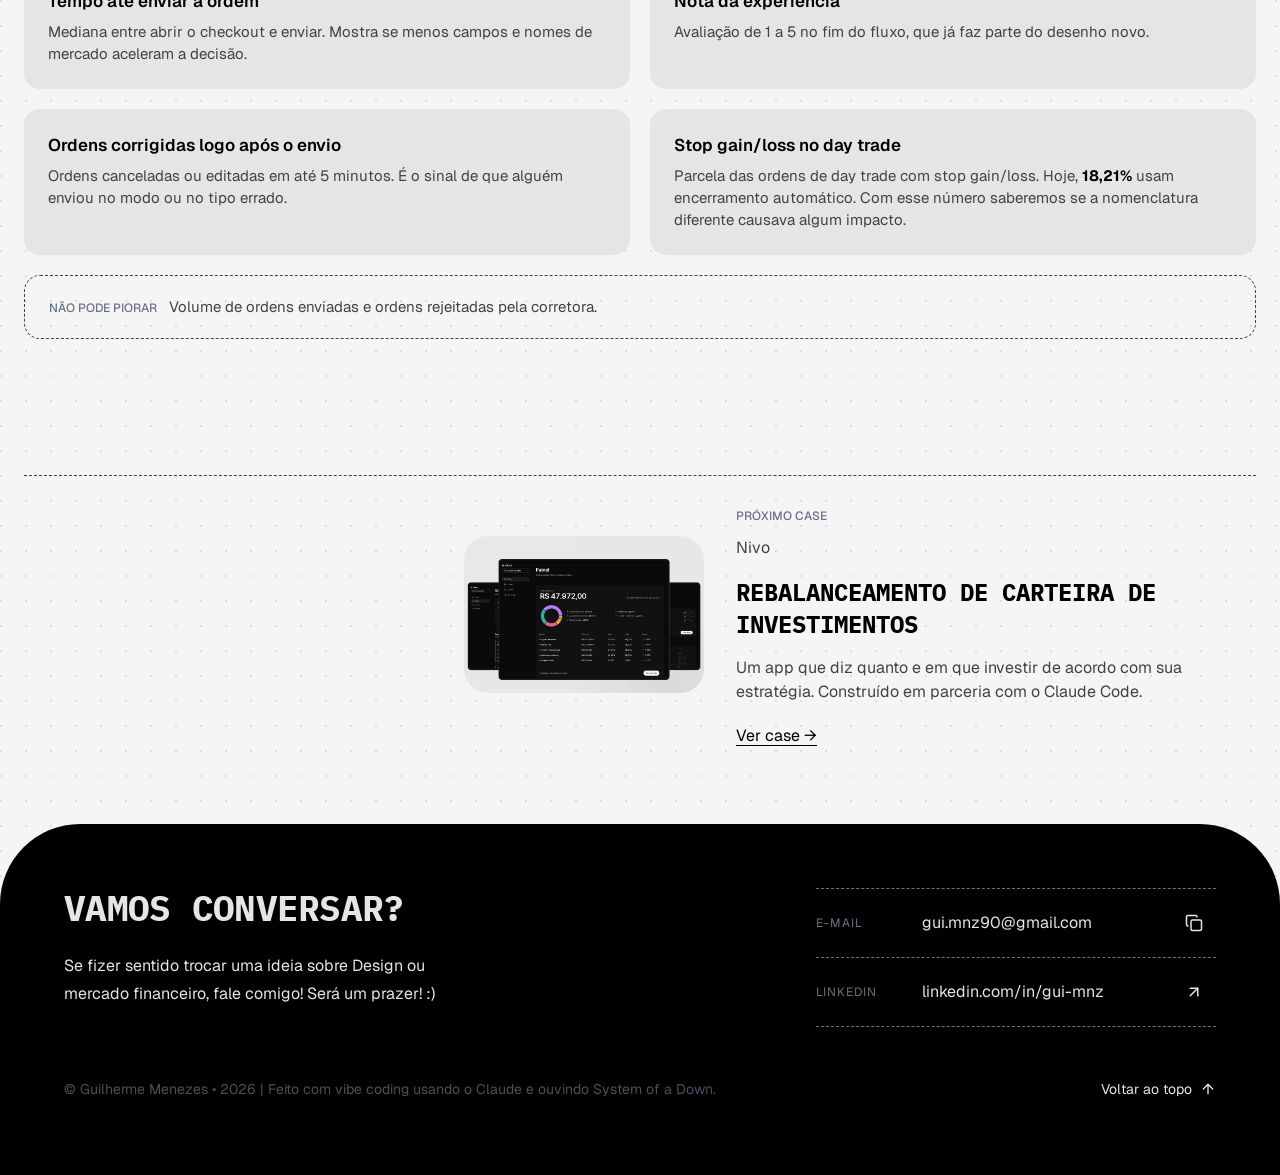
==== commit 1d29fd45: "Sobre: linha do tempo centralizada no tablet; menu 'Sobre' vira 'Sobre mim' Co-Authored-By: Claude S" ====
--- a/case-checkout.html
+++ b/case-checkout.html
@@ -25,7 +25,7 @@
     <button class="ml-menu-btn" id="menuBtn" type="button" aria-label="Abrir menu" aria-expanded="false" aria-controls="menu-principal"><span class="ml-hamburger" aria-hidden="true"><span></span><span></span><span></span></span></button>
     <nav id="menu-principal" class="ml-nav ml-nav--always" aria-label="Principal">
       <a href="index.html">Projetos</a>
-      <a href="sobre.html">Sobre</a>
+      <a href="sobre.html">Sobre mim</a>
       <a href="#contato">Contato</a>
     </nav>
   </div>
